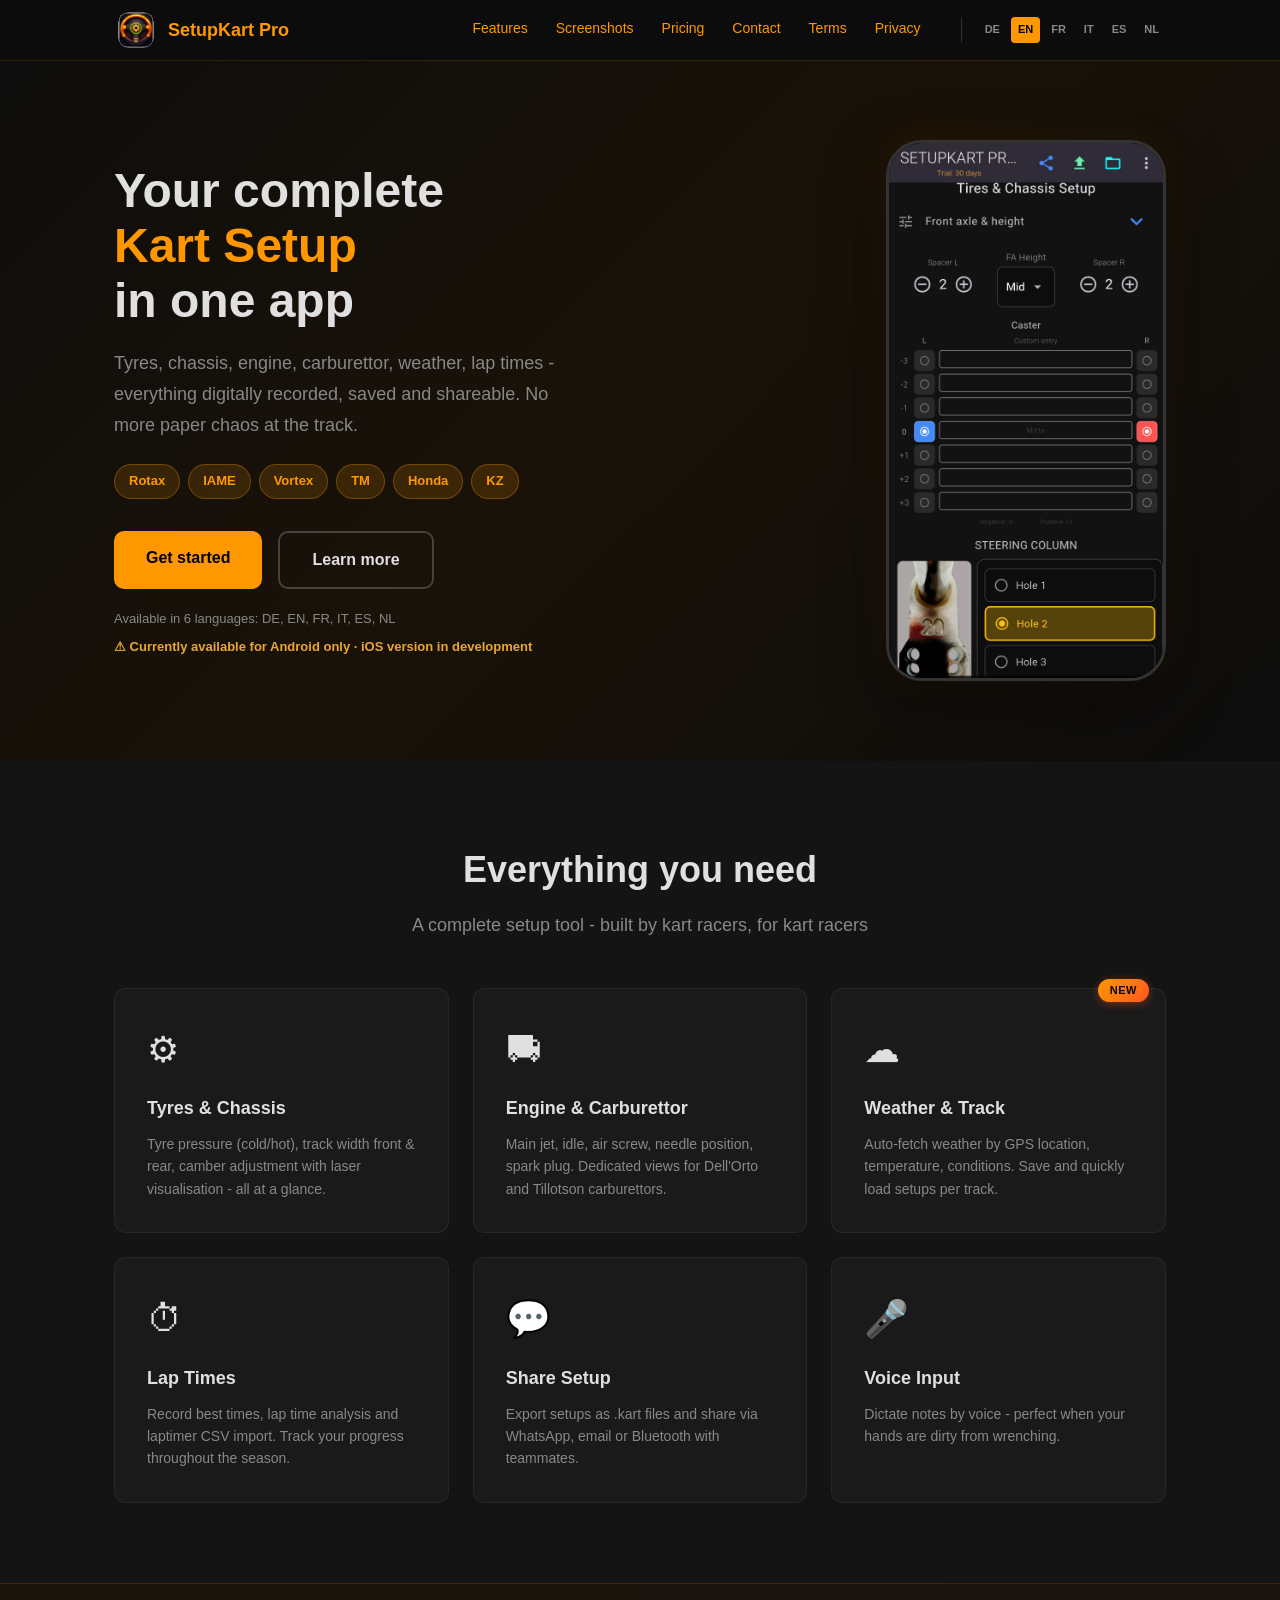
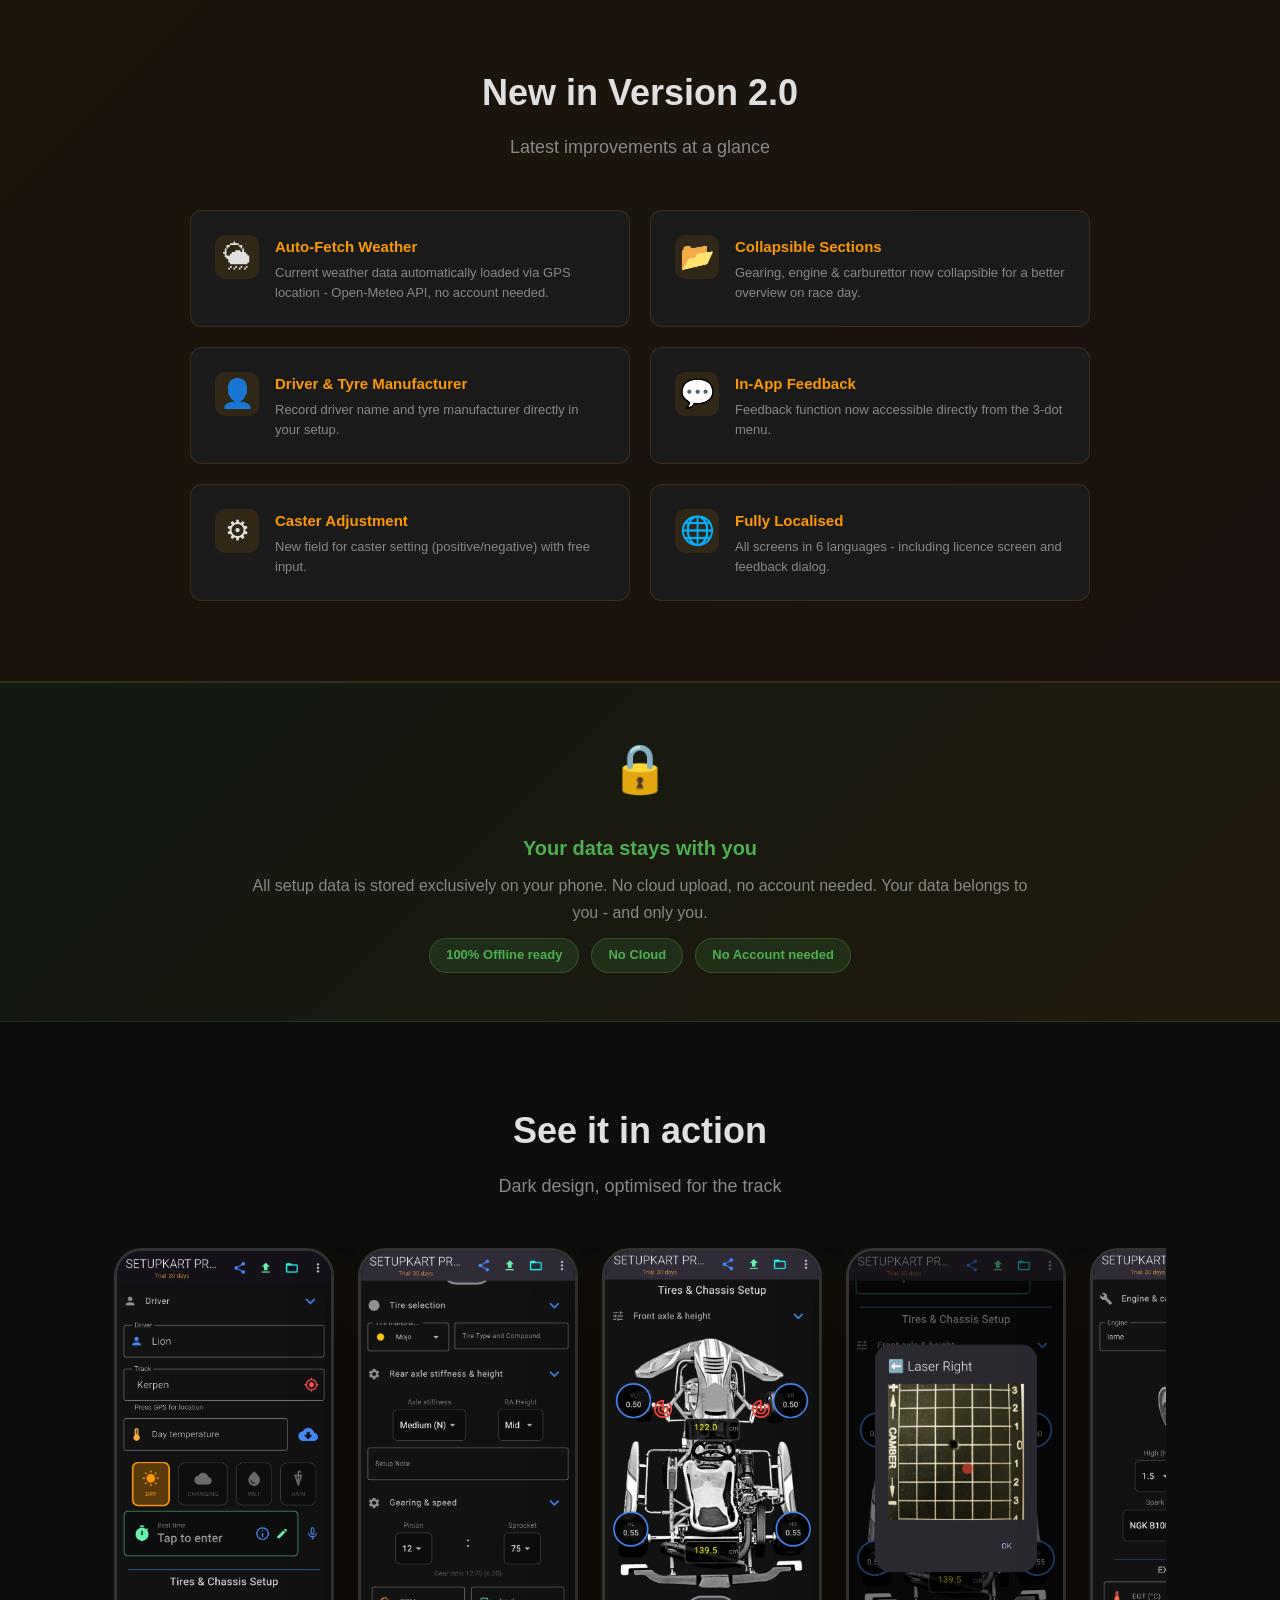
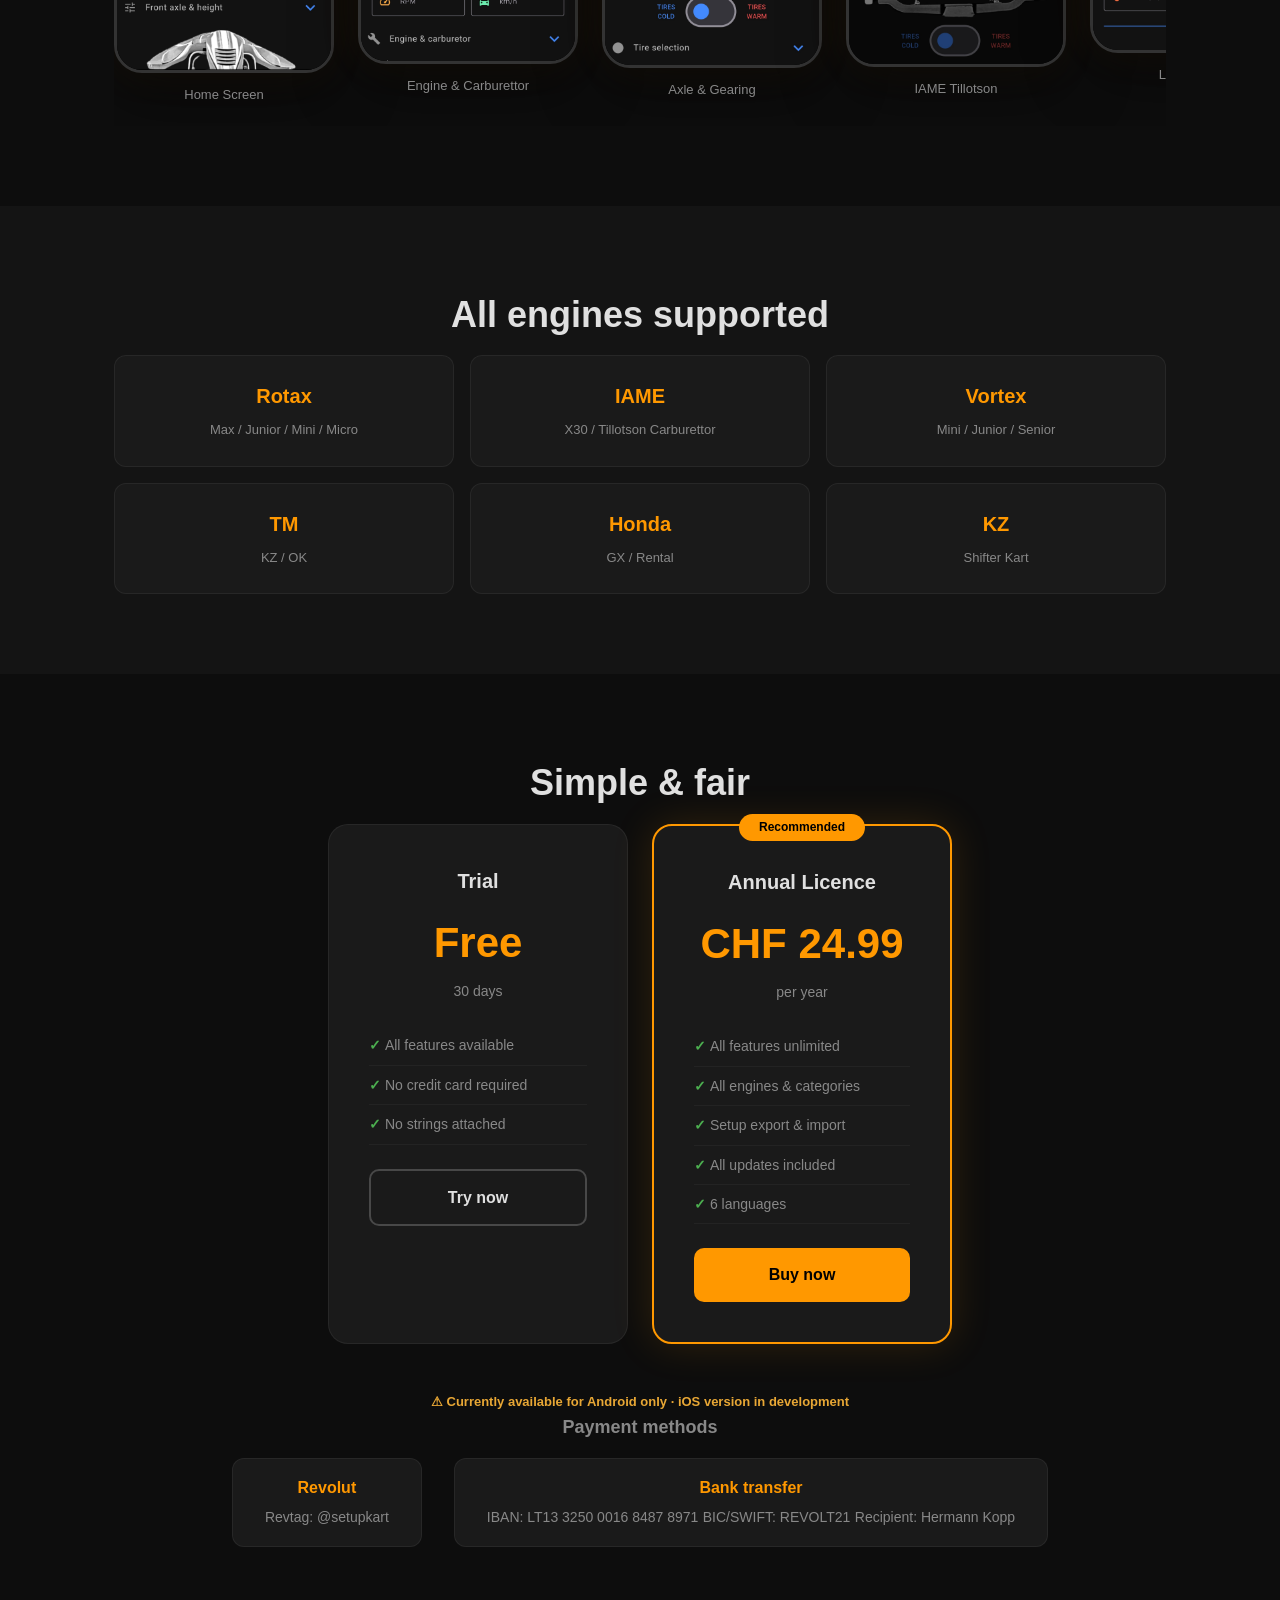
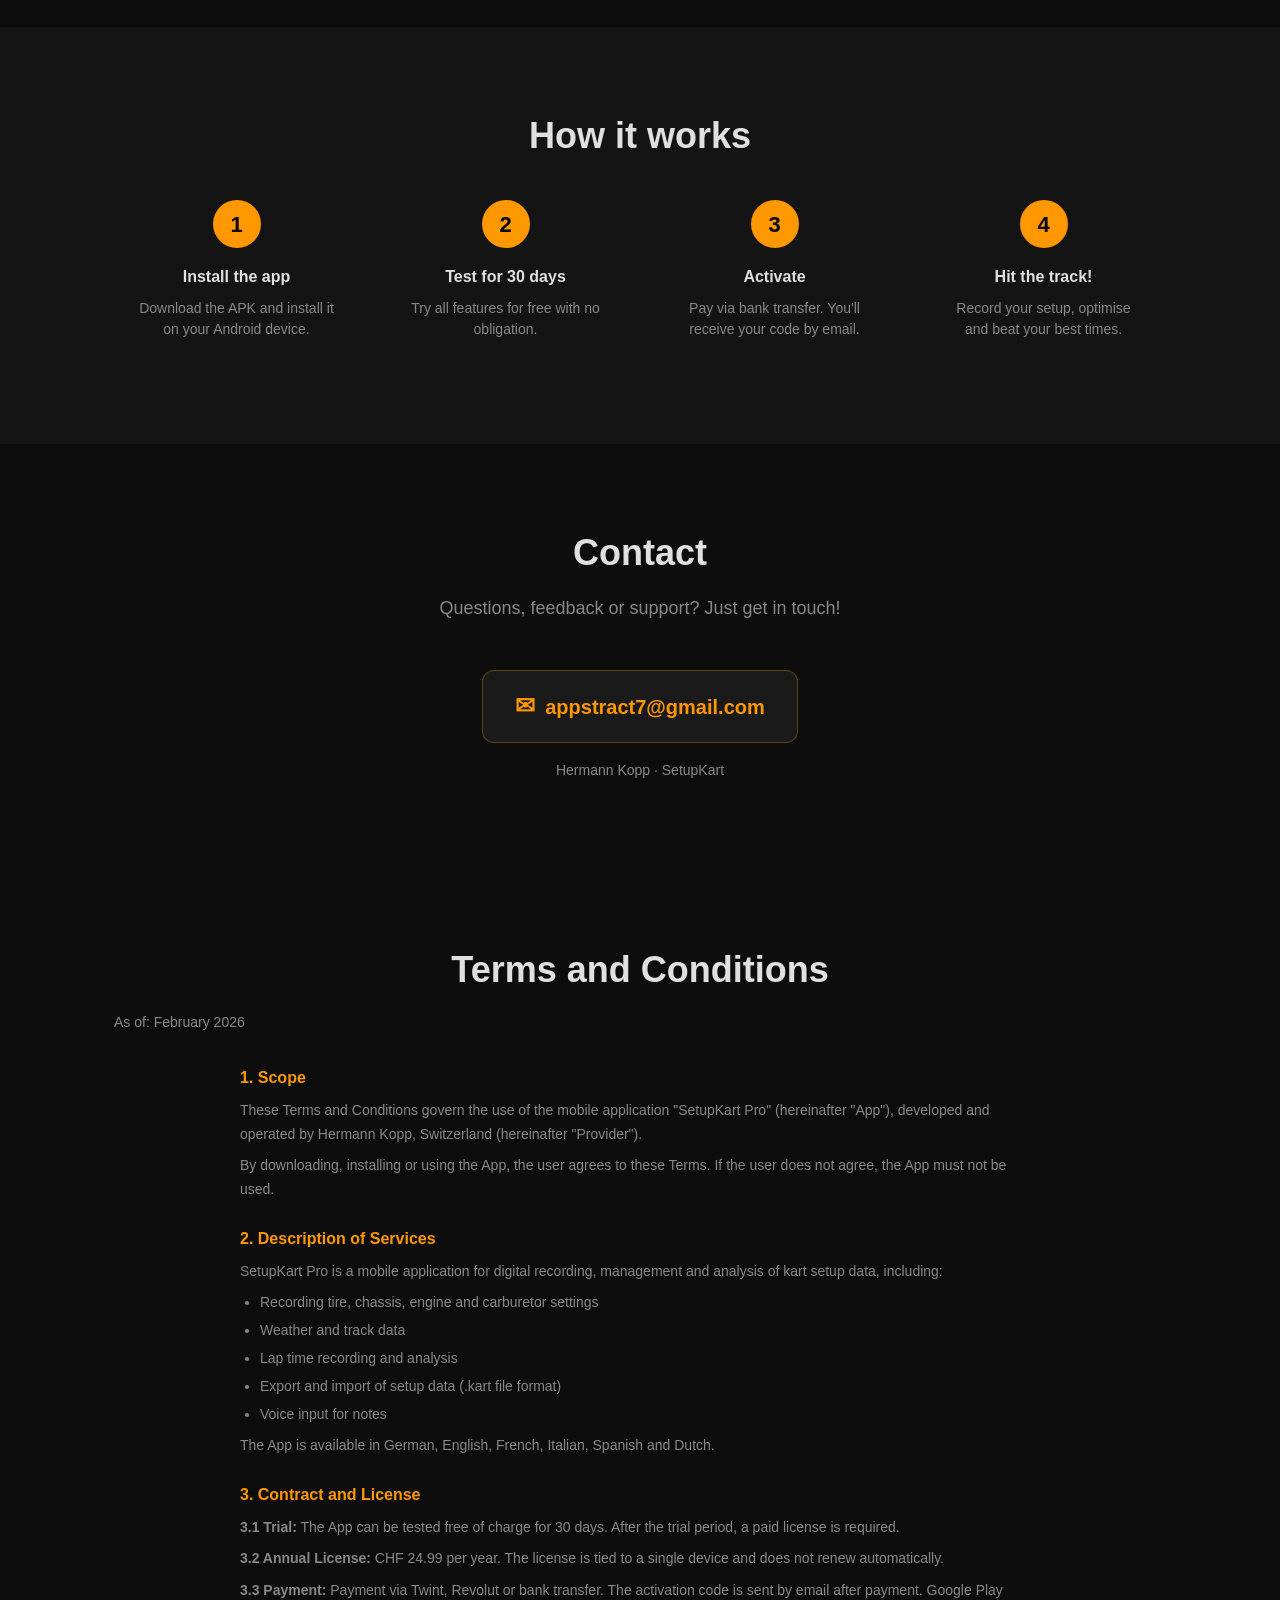
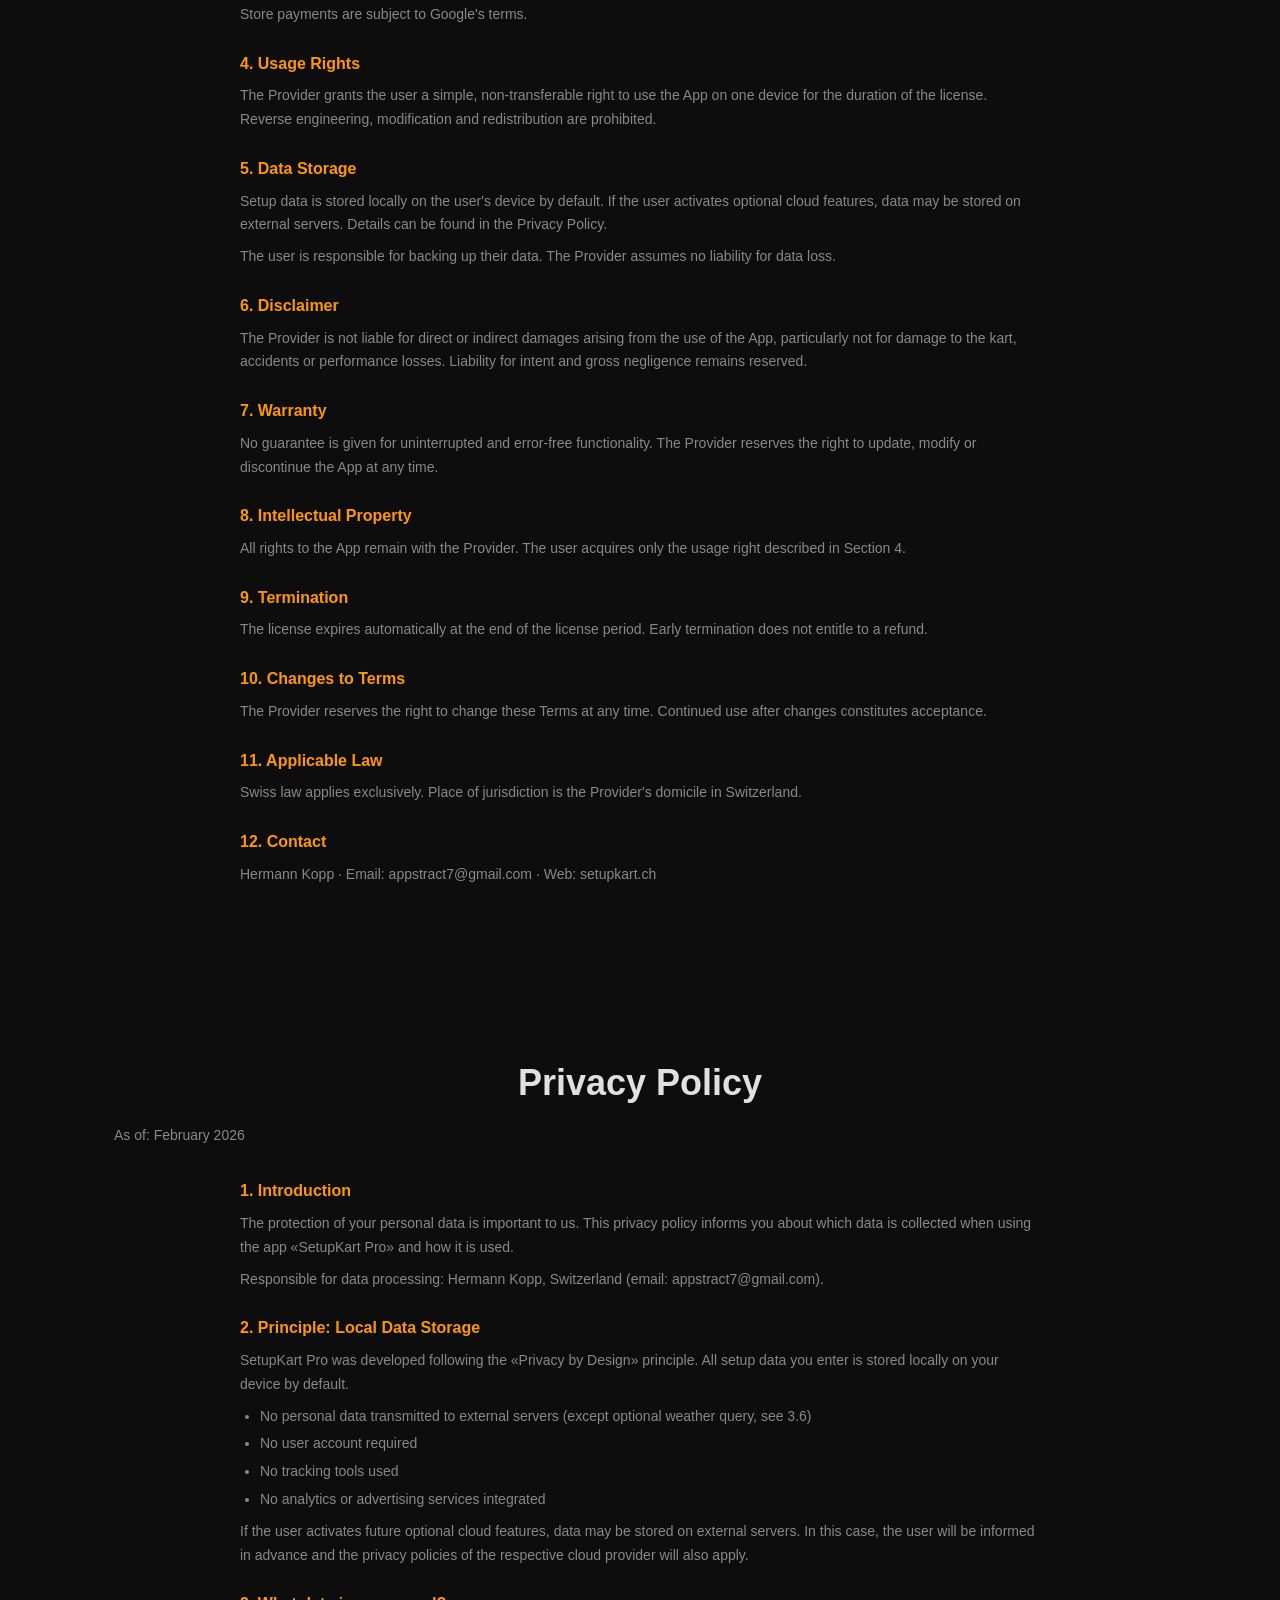
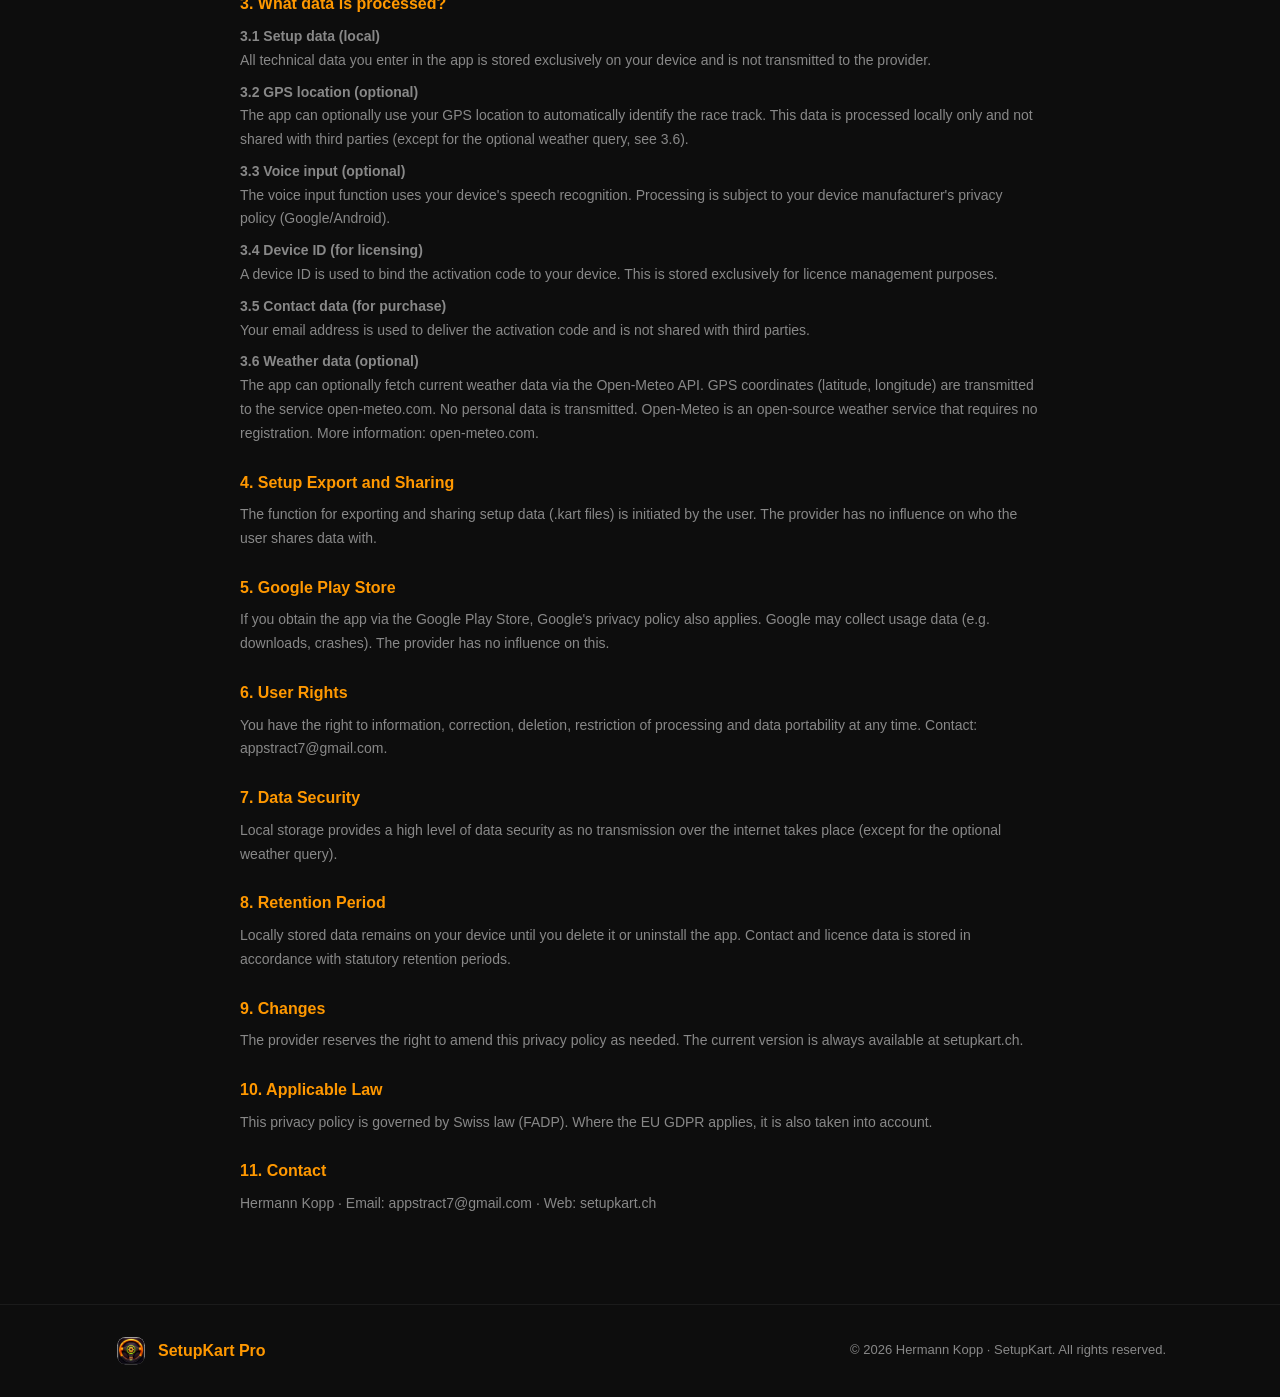
==== index.html @ 33e72fc3 "SetupKart Pro website v2.0 - 6 languages, new screenshots, auto language detection" ====
<!DOCTYPE html>
<html lang="de">
<head>
    <meta charset="UTF-8">
    <meta name="viewport" content="width=device-width, initial-scale=1.0">
    <title>SetupKart Pro - Dein digitales Kart-Setup</title>
    <meta name="description" content="SetupKart Pro - Die professionelle App für Kart-Setup-Management. Reifen, Chassis, Motor, Vergaser - alles an einem Ort. Für Rotax, IAME, Vortex, TM und mehr.">
    <link rel="icon" type="image/png" href="app-icon.png">
    <script>
      (function() {
        var lang = (navigator.language || navigator.userLanguage || 'de').toLowerCase().substring(0, 2);
        var map = { en: 'en.html', fr: 'fr.html', it: 'it.html', es: 'es.html', nl: 'nl.html' };
        if (map[lang]) window.location.replace(map[lang]);
      })();
    </script>
    <link rel="stylesheet" href="style.css?v=3">
    <script async src="https://www.googletagmanager.com/gtag/js?id=G-S8B4YJMVKM"></script>
    <script>window.dataLayer=window.dataLayer||[];function gtag(){dataLayer.push(arguments);}gtag('js',new Date());gtag('config','G-S8B4YJMVKM');</script>
</head>
<body>

<!-- ═══════════════════════════════════════ -->
<!-- NAVIGATION -->
<!-- ═══════════════════════════════════════ -->
<nav class="navbar">
    <div class="container nav-content">
        <div class="nav-brand">
            <img src="app-icon.png" alt="SetupKart Pro" class="nav-icon">
            <span>SetupKart Pro</span>
        </div>
        <div class="mobile-lang-switcher">
            <a href="index.html" class="lang-active">DE</a><a href="en.html">EN</a><a href="fr.html">FR</a><a href="it.html">IT</a><a href="es.html">ES</a><a href="nl.html">NL</a>
        </div>
        <div class="nav-links">
            <a href="#features">Features</a>
            <a href="#screenshots">Screenshots</a>
            <a href="#preis">Preis</a>
            <a href="#kontakt">Kontakt</a>
            <a href="#agb">AGB</a>
            <a href="#datenschutz">Datenschutz</a>
            <div class="lang-switcher">
                <a href="index.html" class="lang-active">DE</a>
                <a href="en.html">EN</a>
                <a href="fr.html">FR</a>
                <a href="it.html">IT</a>
                <a href="es.html">ES</a>
                <a href="nl.html">NL</a>
            </div>
        </div>
    </div>
</nav>

<!-- ═══════════════════════════════════════ -->
<!-- HERO -->
<!-- ═══════════════════════════════════════ -->
<section class="hero">
    <div class="container hero-content">
        <div class="hero-text">
            <h1>Dein komplettes<br><span class="highlight">Kart-Setup</span><br>in einer App</h1>
            <p class="hero-subtitle">
                Reifen, Chassis, Motor, Vergaser, Wetter, Rundenzeiten -
                alles digital erfasst, gespeichert und teilbar.
                Nie wieder Zettelwirtschaft an der Rennstrecke.
            </p>
            <div class="hero-badges">
                <span class="badge">Rotax</span>
                <span class="badge">IAME</span>
                <span class="badge">Vortex</span>
                <span class="badge">TM</span>
                <span class="badge">Honda</span>
                <span class="badge">KZ</span>
            </div>
            <div class="hero-buttons">
                <a href="#preis" class="btn btn-primary">Jetzt starten</a>
                <a href="#features" class="btn btn-outline">Mehr erfahren</a>
            </div>
            <p class="hero-languages">Verfügbar in 6 Sprachen: DE, EN, FR, IT, ES, NL</p>
            <p class="hero-platform">&#9888; Derzeit nur für Android verfügbar · iOS-Version in Entwicklung</p>
        </div>
        <div class="hero-phone">
            <div class="phone-frame">
                <img src="screenshots/de/chassis.jpg" alt="SetupKart Pro Hauptseite">
            </div>
        </div>
    </div>
</section>

<!-- ═══════════════════════════════════════ -->
<!-- FEATURES -->
<!-- ═══════════════════════════════════════ -->
<section id="features" class="features">
    <div class="container">
        <h2 class="section-title">Alles was du brauchst</h2>
        <p class="section-subtitle">Ein komplettes Setup-Tool - entwickelt von Kartfahrern, für Kartfahrer</p>

        <div class="feature-grid">
            <div class="feature-card">
                <div class="feature-icon">&#9881;</div>
                <h3>Reifen & Chassis</h3>
                <p>Reifendruck (kalt/warm), Spurbreite vorne &amp; hinten, Sturzeinstellung mit Laser-Visualisierung - alles auf einen Blick.</p>
            </div>
            <div class="feature-card">
                <div class="feature-icon">&#9951;</div>
                <h3>Motor & Vergaser</h3>
                <p>Hauptdüse, Standgas, Luftschraube, Nadelposition, Zündkerze. Eigene Ansichten für Dell'Orto und Tilotson Vergaser.</p>
            </div>
            <div class="feature-card">
                <span class="new-badge">NEU</span>
                <div class="feature-icon">&#9729;</div>
                <h3>Wetter & Strecke</h3>
                <p>Wetter automatisch per GPS abrufen, Temperatur, Bedingungen. Setup pro Strecke speichern und schnell laden.</p>
            </div>
            <div class="feature-card">
                <div class="feature-icon">&#9201;</div>
                <h3>Rundenzeiten</h3>
                <p>Bestzeiten erfassen, Rundenzeiten-Analyse und Laptimer CSV Import. Fortschritt über die Saison verfolgen.</p>
            </div>
            <div class="feature-card">
                <div class="feature-icon">&#128172;</div>
                <h3>Setup teilen</h3>
                <p>Setup als .kart-Datei exportieren und per WhatsApp, Email oder Bluetooth mit Teamkollegen teilen.</p>
            </div>
            <div class="feature-card">
                <div class="feature-icon">&#127908;</div>
                <h3>Spracheingabe</h3>
                <p>Notizen per Sprache diktieren - perfekt wenn die Hände vom Schrauben schmutzig sind.</p>
            </div>
        </div>
    </div>
</section>

<!-- ═══════════════════════════════════════ -->
<!-- WAS IST NEU -->
<!-- ═══════════════════════════════════════ -->
<section class="whats-new">
    <div class="container">
        <h2 class="section-title">Neu in Version 2.0</h2>
        <p class="section-subtitle">Die neuesten Verbesserungen auf einen Blick</p>

        <div class="whats-new-grid">
            <div class="whats-new-item">
                <div class="whats-new-icon">&#127782;</div>
                <div>
                    <h4>Wetter automatisch abrufen</h4>
                    <p>Aktuelle Wetterdaten per GPS-Standort automatisch laden - Open-Meteo API, kein Account n&ouml;tig.</p>
                </div>
            </div>
            <div class="whats-new-item">
                <div class="whats-new-icon">&#128194;</div>
                <div>
                    <h4>Einklappbare Sektionen</h4>
                    <p>&Uuml;bersetzung, Motor &amp; Vergaser jetzt einklappbar f&uuml;r bessere &Uuml;bersicht am Renntag.</p>
                </div>
            </div>
            <div class="whats-new-item">
                <div class="whats-new-icon">&#128100;</div>
                <div>
                    <h4>Fahrer &amp; Reifenhersteller</h4>
                    <p>Fahrername und Reifenhersteller direkt im Setup erfassen.</p>
                </div>
            </div>
            <div class="whats-new-item">
                <div class="whats-new-icon">&#128172;</div>
                <div>
                    <h4>Feedback direkt aus der App</h4>
                    <p>Feedback-Funktion jetzt direkt &uuml;ber das 3-Punkte-Men&uuml; erreichbar.</p>
                </div>
            </div>
            <div class="whats-new-item">
                <div class="whats-new-icon">&#9881;</div>
                <div>
                    <h4>Caster / Nachlauf</h4>
                    <p>Neues Feld f&uuml;r Caster-Einstellung (Vorlauf/Nachlauf) mit freier Eingabe.</p>
                </div>
            </div>
            <div class="whats-new-item">
                <div class="whats-new-icon">&#127760;</div>
                <div>
                    <h4>Vollst&auml;ndig lokalisiert</h4>
                    <p>Alle Bildschirme in 6 Sprachen - inkl. Lizenz-Screen und Feedback-Dialog.</p>
                </div>
            </div>
        </div>
    </div>
</section>

<!-- ═══════════════════════════════════════ -->
<!-- PRIVACY INFO -->
<!-- ═══════════════════════════════════════ -->
<section class="privacy-banner">
    <div class="container">
        <div class="privacy-content">
            <div class="privacy-icon">&#128274;</div>
            <div>
                <h3>Deine Daten bleiben bei dir</h3>
                <p>Alle Setup-Daten werden ausschliesslich lokal auf deinem Handy gespeichert. Kein Cloud-Upload, kein Account nötig. Deine Daten gehören dir - und nur dir.</p>
                <div class="privacy-badges">
                    <span class="privacy-badge">100% Offline nutzbar</span>
                    <span class="privacy-badge">Keine Cloud</span>
                    <span class="privacy-badge">Kein Account nötig</span>
                </div>
            </div>
        </div>
    </div>
</section>

<!-- ═══════════════════════════════════════ -->
<!-- SCREENSHOTS -->
<!-- ═══════════════════════════════════════ -->
<section id="screenshots" class="screenshots-section">
    <div class="container">
        <h2 class="section-title">So sieht es aus</h2>
        <p class="section-subtitle">Dunkles Design, optimiert für die Rennstrecke</p>

        <div class="screenshot-gallery">
            <div class="screenshot-item">
                <div class="phone-frame small">
                    <img src="screenshots/de/hero.jpg" alt="Hauptseite – Fahrer & Wetter">
                </div>
                <span class="screenshot-label">Hauptseite</span>
            </div>
            <div class="screenshot-item">
                <div class="phone-frame small">
                    <img src="screenshots/de/motor.jpg" alt="Motor & Vergaser">
                </div>
                <span class="screenshot-label">Motor & Vergaser</span>
            </div>
            <div class="screenshot-item">
                <div class="phone-frame small">
                    <img src="screenshots/de/achse.jpg" alt="Vorderachse & Übersetzung">
                </div>
                <span class="screenshot-label">Achse & Übersetzung</span>
            </div>
            <div class="screenshot-item">
                <div class="phone-frame small">
                    <img src="screenshots/de/tilotson.jpg" alt="IAME Tilotson Vergaser">
                </div>
                <span class="screenshot-label">IAME Tilotson</span>
            </div>
            <div class="screenshot-item">
                <div class="phone-frame small">
                    <img src="screenshots/de/laser.jpg" alt="Laser Sturzeinstellung">
                </div>
                <span class="screenshot-label">Laser-Sturz</span>
            </div>
            <div class="screenshot-item">
                <div class="phone-frame small">
                    <img src="screenshots/de/notizen.jpg" alt="Setup-Notizen & Speichern">
                </div>
                <span class="screenshot-label">Notizen & Speichern</span>
            </div>
            <div class="screenshot-item">
                <div class="phone-frame small">
                    <img src="screenshots/de/caster.jpg" alt="Vorderachse & Nachlauf">
                </div>
                <span class="screenshot-label">Vorderachse</span>
            </div>
        </div>
    </div>
</section>

<!-- ═══════════════════════════════════════ -->
<!-- MOTOREN -->
<!-- ═══════════════════════════════════════ -->
<section class="engines">
    <div class="container">
        <h2 class="section-title">Alle Motoren unterstützt</h2>
        <div class="engine-grid">
            <div class="engine-card">
                <strong>Rotax</strong>
                <span>Max / Junior / Mini / Micro</span>
            </div>
            <div class="engine-card">
                <strong>IAME</strong>
                <span>X30 / Tilotson Vergaser</span>
            </div>
            <div class="engine-card">
                <strong>Vortex</strong>
                <span>Mini / Junior / Senior</span>
            </div>
            <div class="engine-card">
                <strong>TM</strong>
                <span>KZ / OK</span>
            </div>
            <div class="engine-card">
                <strong>Honda</strong>
                <span>GX / Rental</span>
            </div>
            <div class="engine-card">
                <strong>KZ</strong>
                <span>Schalterkart</span>
            </div>
        </div>
    </div>
</section>

<!-- ═══════════════════════════════════════ -->
<!-- PREIS -->
<!-- ═══════════════════════════════════════ -->
<section id="preis" class="pricing">
    <div class="container">
        <h2 class="section-title">Einfach & fair</h2>

        <div class="pricing-cards">
            <div class="price-card">
                <h3>Testphase</h3>
                <div class="price">Gratis</div>
                <p class="price-period">30 Tage</p>
                <ul>
                    <li>Alle Features verfügbar</li>
                    <li>Keine Kreditkarte nötig</li>
                    <li>Unverbindlich testen</li>
                </ul>
                <a href="https://github.com/appstract7-rgb/setupkart-releases/releases/download/v1.2.0/SetupKart-Pro-v1.2.0.apk" class="btn btn-outline">Jetzt testen</a>
            </div>
            <div class="price-card featured">
                <div class="price-badge">Empfohlen</div>
                <h3>Jahreslizenz</h3>
                <div class="price">CHF 24.99</div>
                <p class="price-period">pro Jahr</p>
                <ul>
                    <li>Alle Features unbegrenzt</li>
                    <li>Alle Motoren & Kategorien</li>
                    <li>Setup-Export & Import</li>
                    <li>Alle Updates inklusive</li>
                    <li>6 Sprachen</li>
                </ul>
                <a href="mailto:appstract7@gmail.com?subject=SetupKart%20Pro%20-%20Freischaltung&body=Hallo%2C%0A%0Aich%20m%C3%B6chte%20SetupKart%20Pro%20freischalten.%0A%0AMeine%20Ger%C3%A4te-ID%3A%20%5Bhier%20einf%C3%BCgen%5D%0A%0ABitte%20sende%20mir%20den%20Freischalt-Code%20nach%20Zahlungseingang.%0A%0AVielen%20Dank!" class="btn btn-primary">Jetzt kaufen</a>
            </div>
        </div>
        <p class="hero-platform" style="text-align:center; margin-top:18px;">&#9888; Derzeit nur f&uuml;r Android verf&uuml;gbar &middot; iOS-Version in Entwicklung</p>

        <div class="payment-info">
            <h3>Zahlungsmethoden</h3>
            <div class="payment-methods">
                <a href="mailto:appstract7@gmail.com?subject=SetupKart%20Pro%20-%20Zahlung%20per%20Twint&body=Hallo%2C%0A%0Aich%20m%C3%B6chte%20SetupKart%20Pro%20per%20Twint%20bezahlen.%0A%0AMeine%20Ger%C3%A4te-ID%3A%20%5Bhier%20einf%C3%BCgen%5D%0A%0AVielen%20Dank!" class="payment-method">
                    <strong>Twint</strong>
                    <span>Details per Email</span>
                </a>
                <div class="payment-method">
                    <strong>Revolut</strong>
                    <span>Revtag: @setupkart</span>
                </div>
                <div class="payment-method">
                    <strong>Bank&uuml;berweisung</strong>
                    <span>IBAN: LT13 3250 0016 8487 8971</span>
                    <span>BIC/SWIFT: REVOLT21</span>
                    <span>Empf&auml;nger: Hermann Kopp</span>
                </div>
            </div>
        </div>
    </div>
</section>

<!-- ═══════════════════════════════════════ -->
<!-- SO GEHTS -->
<!-- ═══════════════════════════════════════ -->
<section class="how-it-works">
    <div class="container">
        <h2 class="section-title">So einfach gehts</h2>
        <div class="steps">
            <div class="step">
                <div class="step-number">1</div>
                <h3>App installieren</h3>
                <p>APK herunterladen und auf deinem Android-Gerät installieren.</p>
            </div>
            <div class="step">
                <div class="step-number">2</div>
                <h3>30 Tage testen</h3>
                <p>Alle Features gratis und unverbindlich ausprobieren.</p>
            </div>
            <div class="step">
                <div class="step-number">3</div>
                <h3>Freischalten</h3>
                <p>Per Twint oder Überweisung bezahlen. Du bekommst deinen Code per Email.</p>
            </div>
            <div class="step">
                <div class="step-number">4</div>
                <h3>Losfahren!</h3>
                <p>Setup erfassen, optimieren und Bestzeiten knacken.</p>
            </div>
        </div>
    </div>
</section>

<!-- ═══════════════════════════════════════ -->
<!-- KONTAKT -->
<!-- ═══════════════════════════════════════ -->
<section id="kontakt" class="contact">
    <div class="container">
        <h2 class="section-title">Kontakt</h2>
        <p class="section-subtitle">Fragen, Feedback oder Support? Meld dich einfach!</p>

        <div class="contact-info">
            <a href="mailto:appstract7@gmail.com" class="contact-item">
                <span class="contact-icon">&#9993;</span>
                <span>appstract7@gmail.com</span>
            </a>
        </div>
        <p class="contact-name">Hermann Kopp &middot; SetupKart</p>
    </div>
</section>

<!-- ═══════════════════════════════════════ -->
<!-- AGB -->
<!-- ═══════════════════════════════════════ -->
<section id="agb" class="agb">
    <div class="container">
        <h2 class="section-title">Allgemeine Geschäftsbedingungen (AGB)</h2>
        <p class="agb-stand">Stand: Februar 2026</p>

        <div class="agb-content">
            <h3>1. Geltungsbereich</h3>
            <p>Diese AGB regeln die Nutzung der mobilen Applikation «SetupKart Pro» (nachfolgend «App»), die von Hermann Kopp, Schweiz (nachfolgend «Anbieter») entwickelt und betrieben wird.</p>
            <p>Mit dem Herunterladen, der Installation oder der Nutzung der App erklärt sich der Nutzer mit diesen AGB einverstanden. Ist der Nutzer mit den AGB nicht einverstanden, darf die App nicht genutzt werden.</p>

            <h3>2. Leistungsbeschreibung</h3>
            <p>SetupKart Pro ist eine mobile Applikation zur digitalen Erfassung, Verwaltung und Analyse von Kart-Setup-Daten. Die App umfasst insbesondere:</p>
            <ul>
                <li>Erfassung von Reifen-, Chassis-, Motor- und Vergasereinstellungen</li>
                <li>Wetter- und Streckendaten</li>
                <li>Rundenzeiten-Erfassung und -Analyse</li>
                <li>Export und Import von Setup-Daten (.kart-Dateiformat)</li>
                <li>Spracheingabe für Notizen</li>
            </ul>
            <p>Die App wird in den Sprachen Deutsch, Englisch, Französisch, Italienisch, Spanisch und Niederländisch angeboten.</p>

            <h3>3. Vertragsschluss und Lizenz</h3>
            <p><strong>3.1 Testphase:</strong> Die App kann während 30 Tagen kostenlos und unverbindlich getestet werden. Nach Ablauf der Testphase ist eine kostenpflichtige Lizenz erforderlich.</p>
            <p><strong>3.2 Jahreslizenz:</strong> CHF 24.99 pro Jahr. Die Lizenz ist an ein einzelnes Gerät gebunden und verlängert sich nicht automatisch.</p>
            <p><strong>3.3 Zahlungsbedingungen:</strong> Die Zahlung erfolgt per Twint, Revolut oder Banküberweisung. Der Freischaltcode wird nach Zahlungseingang per E-Mail zugestellt. Bei Bezahlung über den Google Play Store gelten die Zahlungsbedingungen von Google.</p>

            <h3>4. Nutzungsrechte</h3>
            <p>Der Anbieter gewährt dem Nutzer ein einfaches, nicht übertragbares Recht zur Nutzung der App auf einem Gerät für die Dauer der erworbenen Lizenz. Reverse Engineering, Modifikation und Weitergabe sind untersagt.</p>

            <h3>5. Datenspeicherung</h3>
            <p>Setup-Daten werden standardmässig lokal auf dem Gerät des Nutzers gespeichert. Sofern der Nutzer optionale Cloud-Funktionen aktiviert, können Daten auf externen Servern gespeichert werden. Details hierzu finden sich in der Datenschutzerklärung.</p>
            <p>Der Nutzer ist selbst für die Sicherung seiner Daten verantwortlich. Der Anbieter übernimmt keine Haftung für Datenverlust.</p>

            <h3>6. Haftungsausschluss</h3>
            <p>Der Anbieter haftet nicht für direkte oder indirekte Schäden, die aus der Nutzung der App entstehen, insbesondere nicht für Schäden am Kart, Unfälle oder Leistungseinbussen. Die Haftung für Vorsatz und grobe Fahrlässigkeit bleibt vorbehalten.</p>

            <h3>7. Gewährleistung</h3>
            <p>Eine Garantie für ununterbrochene und fehlerfreie Funktionsfähigkeit wird nicht übernommen. Der Anbieter behält sich das Recht vor, die App jederzeit zu aktualisieren, zu ändern oder einzustellen.</p>

            <h3>8. Geistiges Eigentum</h3>
            <p>Alle Rechte an der App verbleiben beim Anbieter. Der Nutzer erwirbt ausschliesslich das in Ziffer 4 beschriebene Nutzungsrecht.</p>

            <h3>9. Kündigung</h3>
            <p>Die Lizenz endet automatisch nach Ablauf des Lizenzzeitraums. Eine vorzeitige Kündigung begründet keinen Anspruch auf Rückerstattung.</p>

            <h3>10. Änderungen der AGB</h3>
            <p>Der Anbieter behält sich vor, diese AGB jederzeit zu ändern. Die weitere Nutzung nach Änderung gilt als Zustimmung.</p>

            <h3>11. Anwendbares Recht</h3>
            <p>Es gilt ausschliesslich Schweizer Recht. Gerichtsstand ist der Wohnsitz des Anbieters in der Schweiz.</p>

            <h3>12. Kontakt</h3>
            <p>Hermann Kopp · E-Mail: appstract7@gmail.com · Web: setupkart.ch</p>
        </div>
    </div>
</section>

<!-- ═══════════════════════════════════════ -->
<!-- DATENSCHUTZ -->
<!-- ═══════════════════════════════════════ -->
<section id="datenschutz" class="agb">
    <div class="container">
        <h2 class="section-title">Datenschutzerkl&auml;rung</h2>
        <p class="agb-stand">Stand: Februar 2026</p>
        <div class="agb-content">
            <h3>1. Einleitung</h3>
            <p>Der Schutz Ihrer pers&ouml;nlichen Daten ist uns ein wichtiges Anliegen. Diese Datenschutzerkl&auml;rung informiert Sie dar&uuml;ber, welche Daten bei der Nutzung der App &laquo;SetupKart Pro&raquo; erhoben werden und wie diese verwendet werden.</p>
            <p>Verantwortlich f&uuml;r die Datenverarbeitung ist Hermann Kopp, Schweiz (E-Mail: appstract7@gmail.com).</p>

            <h3>2. Grundsatz: Lokale Datenspeicherung</h3>
            <p>SetupKart Pro wurde nach dem Prinzip &laquo;Privacy by Design&raquo; entwickelt. Alle von Ihnen eingegebenen Setup-Daten werden standardm&auml;ssig lokal auf Ihrem Ger&auml;t gespeichert.</p>
            <ul>
                <li>Keine pers&ouml;nlichen Daten auf externe Server &uuml;bertragen (ausgenommen optionale Wetter-Abfrage, siehe 3.6)</li>
                <li>Kein Benutzerkonto ben&ouml;tigt</li>
                <li>Keine Tracking-Tools eingesetzt</li>
                <li>Keine Analyse- oder Werbedienste integriert</li>
            </ul>
            <p>Sofern der Nutzer zuk&uuml;nftige optionale Cloud-Funktionen aktiviert, k&ouml;nnen Daten auf externen Servern gespeichert werden. In diesem Fall wird der Nutzer vorab informiert und es gelten zus&auml;tzlich die Datenschutzbestimmungen des jeweiligen Cloud-Anbieters.</p>

            <h3>3. Welche Daten werden verarbeitet?</h3>
            <p><strong>3.1 Setup-Daten (lokal)</strong><br>Alle technischen Daten, die Sie in der App erfassen, werden ausschliesslich lokal auf Ihrem Ger&auml;t gespeichert und nicht an den Anbieter &uuml;bermittelt.</p>
            <p><strong>3.2 GPS-Standort (optional)</strong><br>Die App kann optional Ihren GPS-Standort verwenden, um die Rennstrecke automatisch zu erkennen. Diese Daten werden ausschliesslich lokal verarbeitet und nicht an Dritte &uuml;bermittelt (ausgenommen die optionale Wetter-Abfrage, siehe 3.6).</p>
            <p><strong>3.3 Spracheingabe (optional)</strong><br>Die Spracheingabefunktion nutzt die Spracherkennung Ihres Ger&auml;ts. Die Verarbeitung erfolgt gem&auml;ss den Datenschutzbestimmungen Ihres Ger&auml;teherstellers (Google/Android).</p>
            <p><strong>3.4 Ger&auml;te-ID (bei Lizenzierung)</strong><br>F&uuml;r die Aktivierung der Jahreslizenz wird eine Ger&auml;te-ID verwendet, um den Freischaltcode an Ihr Ger&auml;t zu binden. Diese wird ausschliesslich zur Lizenzverwaltung gespeichert.</p>
            <p><strong>3.5 Kontaktdaten (bei Kaufabwicklung)</strong><br>Ihre E-Mail-Adresse wird f&uuml;r die Zustellung des Freischaltcodes verwendet und nicht an Dritte weitergegeben.</p>
            <p><strong>3.6 Wetterdaten (optional)</strong><br>Die App kann auf Wunsch des Nutzers aktuelle Wetterdaten &uuml;ber die Open-Meteo API abrufen. Dabei werden die GPS-Koordinaten (Breitengrad, L&auml;ngengrad) an den Dienst open-meteo.com &uuml;bermittelt. Es werden keine pers&ouml;nlichen Daten &uuml;bertragen. Open-Meteo ist ein Open-Source-Wetterdienst, der keine Registrierung erfordert. Weitere Informationen: open-meteo.com.</p>

            <h3>4. Setup-Export und -Teilen</h3>
            <p>Die Funktion zum Exportieren und Teilen von Setup-Daten (.kart-Dateien) wird vom Nutzer selbst initiiert. Der Anbieter hat keinen Einfluss darauf, an wen der Nutzer seine Daten weitergibt.</p>

            <h3>5. Google Play Store</h3>
            <p>Wenn Sie die App &uuml;ber den Google Play Store beziehen, gelten zus&auml;tzlich die Datenschutzbestimmungen von Google. Google kann Nutzungsdaten erheben (z.B. Downloads, Abst&uuml;rze). Der Anbieter hat hierauf keinen Einfluss.</p>

            <h3>6. Rechte der Nutzer</h3>
            <p>Sie haben jederzeit das Recht auf Auskunft, Berichtigung, L&ouml;schung, Einschr&auml;nkung der Verarbeitung und Datenportabilit&auml;t. Kontakt: appstract7@gmail.com.</p>

            <h3>7. Datensicherheit</h3>
            <p>Die lokale Speicherung bietet ein hohes Mass an Datensicherheit, da keine &Uuml;bertragung &uuml;ber das Internet stattfindet (mit Ausnahme der optionalen Wetterabfrage).</p>

            <h3>8. Aufbewahrungsdauer</h3>
            <p>Lokal gespeicherte Daten verbleiben auf Ihrem Ger&auml;t, bis Sie diese l&ouml;schen oder die App deinstallieren. Kontakt- und Lizenzdaten werden gem&auml;ss den gesetzlichen Aufbewahrungsfristen gespeichert.</p>

            <h3>9. &Auml;nderungen</h3>
            <p>Der Anbieter beh&auml;lt sich vor, diese Datenschutzerkl&auml;rung bei Bedarf anzupassen. Die aktuelle Version ist stets unter setupkart.ch abrufbar.</p>

            <h3>10. Anwendbares Recht</h3>
            <p>Diese Datenschutzerkl&auml;rung unterliegt Schweizer Recht (DSG). Soweit die DSGVO der EU anwendbar ist, wird diese ebenfalls ber&uuml;cksichtigt.</p>

            <h3>11. Kontakt</h3>
            <p>Hermann Kopp &middot; E-Mail: appstract7@gmail.com &middot; Web: setupkart.ch</p>
        </div>
    </div>
</section>

<!-- ═══════════════════════════════════════ -->
<!-- FOOTER -->
<!-- ═══════════════════════════════════════ -->
<footer class="footer">
    <div class="container">
        <div class="footer-content">
            <div class="footer-brand">
                <img src="app-icon.png" alt="SetupKart Pro" class="footer-icon">
                <span>SetupKart Pro</span>
            </div>
            <p>&copy; 2026 Hermann Kopp &middot; SetupKart. Alle Rechte vorbehalten.</p>
        </div>
    </div>
</footer>

</body>
</html>
---- style.css ----
/* ═══════════════════════════════════════════════════════════
   SetupKart Pro - Website Styles
   ═══════════════════════════════════════════════════════════ */

/* --- Reset & Base --- */
*, *::before, *::after {
    margin: 0;
    padding: 0;
    box-sizing: border-box;
}

:root {
    --bg-dark: #0d0d0d;
    --bg-section: #141414;
    --bg-card: #1a1a1a;
    --text: #e0e0e0;
    --text-muted: #888;
    --accent: #ff9800;
    --accent-light: #ffb74d;
    --accent-dark: #e68900;
    --blue: #ff9800;
    --green: #4CAF50;
    --red: #f44336;
    --radius: 12px;
    --radius-lg: 20px;
}

html {
    scroll-behavior: smooth;
    -webkit-tap-highlight-color: rgba(255, 152, 0, 0.3);
}

a, a:link, a:visited, a:hover, a:active, a:focus {
    color: var(--accent) !important;
    text-decoration: none !important;
    -webkit-tap-highlight-color: rgba(255, 152, 0, 0.3) !important;
}

a.btn-primary, a.btn-primary:link, a.btn-primary:visited, a.btn-primary:hover, a.btn-primary:active {
    color: #000 !important;
}

a.btn-outline, a.btn-outline:link, a.btn-outline:visited {
    color: var(--text) !important;
}

a.btn-outline:hover, a.btn-outline:active {
    color: var(--accent) !important;
}

body {
    font-family: -apple-system, BlinkMacSystemFont, 'Segoe UI', Roboto, 'Helvetica Neue', Arial, sans-serif;
    background: var(--bg-dark);
    color: var(--text);
    line-height: 1.6;
    overflow-x: hidden;
}

.container {
    max-width: 1100px;
    margin: 0 auto;
    padding: 0 24px;
}

/* --- Navigation --- */
.navbar {
    position: fixed;
    top: 0;
    left: 0;
    right: 0;
    z-index: 100;
    background: rgba(13, 13, 13, 0.95);
    backdrop-filter: blur(10px);
    border-bottom: 1px solid rgba(255, 152, 0, 0.15);
    padding: 12px 0;
}

.nav-content {
    display: flex;
    align-items: center;
    justify-content: space-between;
}

.nav-brand {
    display: flex;
    align-items: center;
    gap: 10px;
    font-size: 18px;
    font-weight: 700;
    color: var(--accent);
}

.nav-icon {
    width: 44px;
    height: 44px;
    border-radius: 10px;
    object-fit: cover;
    margin: -4px 0;
    clip-path: inset(10% round 10px);
}

.nav-links {
    display: flex;
    gap: 28px;
}

.nav-links a {
    color: var(--text-muted);
    text-decoration: none;
    font-size: 14px;
    font-weight: 500;
    transition: color 0.2s;
}

.nav-links a:hover {
    color: var(--accent);
}

/* Language Switcher */
.lang-switcher {
    display: flex;
    gap: 4px;
    margin-left: 12px;
    padding-left: 16px;
    border-left: 1px solid rgba(255, 255, 255, 0.15);
}

.lang-switcher a {
    padding: 4px 7px;
    border-radius: 4px;
    font-size: 11px !important;
    font-weight: 600 !important;
    color: var(--text-muted) !important;
    transition: all 0.2s;
}

.lang-switcher a:hover {
    color: var(--accent) !important;
    background: rgba(255, 152, 0, 0.1);
}

.lang-switcher a.lang-active {
    color: #000 !important;
    background: var(--accent);
    border-radius: 4px;
}

/* --- Mobile Language Switcher --- */
.mobile-lang-switcher {
    display: none;
}

@media (max-width: 768px) {
    .mobile-lang-switcher {
        display: flex;
        gap: 4px;
    }
    .mobile-lang-switcher a {
        padding: 5px 8px;
        border-radius: 4px;
        font-size: 11px !important;
        font-weight: 600 !important;
        color: var(--text-muted) !important;
        transition: all 0.2s;
    }
    .mobile-lang-switcher a:hover {
        color: var(--accent) !important;
        background: rgba(255, 152, 0, 0.1);
    }
    .mobile-lang-switcher a.lang-active {
        color: #000 !important;
        background: var(--accent);
    }
}

/* --- Hero --- */
.hero {
    padding: 140px 0 80px;
    background: linear-gradient(135deg, var(--bg-dark) 0%, #1a1208 50%, var(--bg-dark) 100%);
}

.hero-content {
    display: flex;
    align-items: center;
    gap: 60px;
}

.hero-text {
    flex: 1;
}

.hero-text h1 {
    font-size: 48px;
    font-weight: 800;
    line-height: 1.15;
    margin-bottom: 20px;
}

.highlight {
    color: var(--accent);
}

.hero-subtitle {
    font-size: 18px;
    color: var(--text-muted);
    line-height: 1.7;
    margin-bottom: 24px;
    max-width: 480px;
}

.hero-badges {
    display: flex;
    flex-wrap: wrap;
    gap: 8px;
    margin-bottom: 32px;
}

.badge {
    background: rgba(255, 152, 0, 0.15);
    color: var(--accent);
    padding: 6px 14px;
    border-radius: 20px;
    font-size: 13px;
    font-weight: 600;
    border: 1px solid rgba(255, 152, 0, 0.3);
}

.hero-buttons {
    display: flex;
    gap: 16px;
    margin-bottom: 20px;
}

.hero-languages {
    font-size: 13px;
    color: var(--text-muted);
}

.hero-platform {
    font-size: 13px;
    color: #e8a735;
    margin-top: 8px;
    font-weight: 600;
}

.hero-phone {
    flex-shrink: 0;
}

/* --- Buttons --- */
.btn {
    display: inline-block;
    padding: 14px 32px;
    border-radius: 10px;
    font-size: 16px;
    font-weight: 600;
    text-decoration: none;
    transition: all 0.2s;
    cursor: pointer;
}

.btn-primary {
    background: var(--accent);
    color: #000;
}

.btn-primary:hover {
    background: var(--accent-light);
    transform: translateY(-2px);
    box-shadow: 0 8px 24px rgba(255, 152, 0, 0.3);
}

.btn-outline {
    background: transparent;
    color: var(--text);
    border: 2px solid rgba(255, 255, 255, 0.2);
}

.btn-outline:hover {
    border-color: var(--accent);
    color: var(--accent);
}

/* --- Phone Frame --- */
.phone-frame {
    background: #000;
    border-radius: 36px;
    border: 3px solid #333;
    overflow: hidden;
    box-shadow: 0 20px 60px rgba(0, 0, 0, 0.5), 0 0 40px rgba(255, 152, 0, 0.08);
    width: 280px;
}

.phone-frame img {
    display: block;
    width: 100%;
    height: auto;
}

.phone-frame.small {
    width: 220px;
    border-radius: 28px;
}

/* --- Sections --- */
.section-title {
    text-align: center;
    font-size: 36px;
    font-weight: 800;
    margin-bottom: 12px;
}

.section-subtitle {
    text-align: center;
    color: var(--text-muted);
    font-size: 18px;
    margin-bottom: 48px;
}

/* --- Features --- */
.features {
    padding: 80px 0;
    background: var(--bg-section);
}

.feature-grid {
    display: grid;
    grid-template-columns: repeat(3, 1fr);
    gap: 24px;
}

.feature-card {
    background: var(--bg-card);
    padding: 32px;
    border-radius: var(--radius);
    border: 1px solid rgba(255, 255, 255, 0.06);
    transition: transform 0.2s, border-color 0.2s;
}

.feature-card:hover {
    transform: translateY(-4px);
    border-color: rgba(255, 152, 0, 0.3);
}

.feature-icon {
    font-size: 36px;
    margin-bottom: 16px;
}

.feature-card h3 {
    font-size: 18px;
    font-weight: 700;
    margin-bottom: 10px;
    color: var(--text);
}

.feature-card p {
    font-size: 14px;
    color: var(--text-muted);
    line-height: 1.6;
}

/* --- Privacy Info Banner --- */
.privacy-banner {
    padding: 48px 0;
    background: linear-gradient(135deg, rgba(76, 175, 80, 0.08) 0%, rgba(255, 152, 0, 0.08) 100%);
    border-top: 1px solid rgba(76, 175, 80, 0.2);
    border-bottom: 1px solid rgba(76, 175, 80, 0.2);
}

.privacy-content {
    display: flex;
    align-items: center;
    gap: 24px;
    max-width: 800px;
    margin: 0 auto;
    text-align: center;
    flex-direction: column;
}

.privacy-icon {
    font-size: 48px;
    flex-shrink: 0;
}

.privacy-content h3 {
    font-size: 20px;
    font-weight: 700;
    color: var(--green);
    margin-bottom: 8px;
}

.privacy-content p {
    font-size: 16px;
    color: var(--text-muted);
    line-height: 1.7;
}

.privacy-badges {
    display: flex;
    gap: 12px;
    justify-content: center;
    margin-top: 12px;
}

.privacy-badge {
    background: rgba(76, 175, 80, 0.15);
    color: var(--green);
    padding: 6px 16px;
    border-radius: 20px;
    font-size: 13px;
    font-weight: 600;
    border: 1px solid rgba(76, 175, 80, 0.3);
}

/* --- Screenshots --- */
.screenshots-section {
    padding: 80px 0;
}

.screenshot-gallery {
    display: flex;
    gap: 24px;
    overflow-x: auto;
    padding-bottom: 20px;
    scroll-snap-type: x mandatory;
    -webkit-overflow-scrolling: touch;
}

.screenshot-item {
    flex-shrink: 0;
    text-align: center;
    scroll-snap-align: center;
}

.screenshot-label {
    display: block;
    margin-top: 12px;
    font-size: 13px;
    color: var(--text-muted);
    font-weight: 500;
}

/* Scrollbar styling */
.screenshot-gallery::-webkit-scrollbar {
    height: 6px;
}

.screenshot-gallery::-webkit-scrollbar-track {
    background: var(--bg-card);
    border-radius: 3px;
}

.screenshot-gallery::-webkit-scrollbar-thumb {
    background: var(--accent);
    border-radius: 3px;
}

/* --- Engines --- */
.engines {
    padding: 80px 0;
    background: var(--bg-section);
}

.engine-grid {
    display: grid;
    grid-template-columns: repeat(3, 1fr);
    gap: 16px;
}

.engine-card {
    background: var(--bg-card);
    padding: 24px;
    border-radius: var(--radius);
    text-align: center;
    border: 1px solid rgba(255, 255, 255, 0.06);
}

.engine-card strong {
    display: block;
    font-size: 20px;
    color: var(--accent);
    margin-bottom: 4px;
}

.engine-card span {
    font-size: 13px;
    color: var(--text-muted);
}

/* --- Pricing --- */
.pricing {
    padding: 80px 0;
}

.pricing-cards {
    display: flex;
    justify-content: center;
    gap: 24px;
    margin-bottom: 48px;
}

.price-card {
    background: var(--bg-card);
    padding: 40px;
    border-radius: var(--radius-lg);
    border: 1px solid rgba(255, 255, 255, 0.06);
    text-align: center;
    width: 300px;
    position: relative;
}

.price-card.featured {
    border: 2px solid var(--accent);
    box-shadow: 0 0 40px rgba(255, 152, 0, 0.15);
}

.price-badge {
    position: absolute;
    top: -12px;
    left: 50%;
    transform: translateX(-50%);
    background: var(--accent);
    color: #000;
    padding: 4px 20px;
    border-radius: 20px;
    font-size: 12px;
    font-weight: 700;
}

.price-card h3 {
    font-size: 20px;
    margin-bottom: 12px;
}

.price {
    font-size: 42px;
    font-weight: 800;
    color: var(--accent);
    margin-bottom: 4px;
}

.price-period {
    color: var(--text-muted);
    font-size: 14px;
    margin-bottom: 24px;
}

.price-card ul {
    list-style: none;
    text-align: left;
    margin-bottom: 24px;
}

.price-card ul li {
    padding: 8px 0;
    font-size: 14px;
    color: var(--text-muted);
    border-bottom: 1px solid rgba(255, 255, 255, 0.04);
}

.price-card ul li::before {
    content: "\2713  ";
    color: var(--green);
    font-weight: bold;
}

.price-card .btn {
    width: 100%;
    text-align: center;
}

/* --- Payment --- */
.payment-info {
    text-align: center;
}

.payment-info h3 {
    font-size: 18px;
    margin-bottom: 16px;
    color: var(--text-muted);
}

.payment-methods {
    display: flex;
    justify-content: center;
    gap: 32px;
}

.payment-method {
    background: var(--bg-card);
    padding: 16px 32px;
    border-radius: var(--radius);
    border: 1px solid rgba(255, 255, 255, 0.06);
    cursor: pointer;
    transition: all 0.2s;
    display: block;
}

.payment-method:hover {
    border-color: rgba(255, 152, 0, 0.4);
    background: rgba(255, 152, 0, 0.08);
    transform: translateY(-2px);
}

.payment-method strong {
    display: block;
    font-size: 16px;
    color: var(--accent);
    margin-bottom: 4px;
}

.payment-method span {
    font-size: 14px;
    color: var(--text-muted);
}

/* --- How it Works --- */
.how-it-works {
    padding: 80px 0;
    background: var(--bg-section);
}

.steps {
    display: grid;
    grid-template-columns: repeat(4, 1fr);
    gap: 24px;
}

.step {
    text-align: center;
    padding: 24px;
}

.step-number {
    width: 48px;
    height: 48px;
    border-radius: 50%;
    background: var(--accent);
    color: #000;
    font-size: 22px;
    font-weight: 800;
    display: flex;
    align-items: center;
    justify-content: center;
    margin: 0 auto 16px;
}

.step h3 {
    font-size: 16px;
    margin-bottom: 8px;
}

.step p {
    font-size: 14px;
    color: var(--text-muted);
    line-height: 1.5;
}

/* --- Contact --- */
.contact {
    padding: 80px 0;
    text-align: center;
}

.contact-info {
    margin-bottom: 16px;
}

.contact-item {
    display: inline-flex;
    align-items: center;
    gap: 10px;
    color: var(--accent);
    text-decoration: none;
    font-size: 20px;
    font-weight: 600;
    padding: 16px 32px;
    background: var(--bg-card);
    border-radius: var(--radius);
    border: 1px solid rgba(255, 152, 0, 0.3);
    transition: all 0.2s;
}

.contact-item:hover {
    background: rgba(255, 152, 0, 0.1);
    transform: translateY(-2px);
}

.contact-icon {
    font-size: 24px;
}

.contact-name {
    color: var(--text-muted);
    font-size: 14px;
}

/* --- AGB --- */
.agb {
    padding: 80px 0;
    background: var(--bg-dark);
}

.agb-stand {
    color: var(--text-muted);
    font-size: 14px;
    margin-bottom: 32px;
}

.agb-content {
    max-width: 800px;
    margin: 0 auto;
}

.agb-content h3 {
    color: var(--accent);
    font-size: 16px;
    margin-top: 24px;
    margin-bottom: 8px;
}

.agb-content p {
    color: var(--text-muted);
    font-size: 14px;
    line-height: 1.7;
    margin-bottom: 8px;
}

.agb-content ul {
    color: var(--text-muted);
    font-size: 14px;
    line-height: 1.7;
    margin: 8px 0 8px 20px;
}

.agb-content li {
    margin-bottom: 4px;
}

/* --- NEW Badge on Feature Cards --- */
.feature-card {
    position: relative;
}

.new-badge {
    position: absolute;
    top: -10px;
    right: 16px;
    background: linear-gradient(135deg, #ff9800, #ff5722);
    color: #000;
    padding: 3px 12px;
    border-radius: 12px;
    font-size: 11px;
    font-weight: 800;
    letter-spacing: 0.5px;
    text-transform: uppercase;
    box-shadow: 0 2px 8px rgba(255, 87, 34, 0.4);
    animation: pulse-badge 2s ease-in-out infinite;
}

@keyframes pulse-badge {
    0%, 100% { transform: scale(1); }
    50% { transform: scale(1.05); }
}

/* --- What's New Section --- */
.whats-new {
    padding: 80px 0;
    background: linear-gradient(135deg, rgba(255, 152, 0, 0.06) 0%, rgba(255, 87, 34, 0.06) 100%);
    border-top: 1px solid rgba(255, 152, 0, 0.15);
    border-bottom: 1px solid rgba(255, 152, 0, 0.15);
}

.whats-new-grid {
    display: grid;
    grid-template-columns: repeat(2, 1fr);
    gap: 20px;
    max-width: 900px;
    margin: 0 auto;
}

.whats-new-item {
    display: flex;
    align-items: flex-start;
    gap: 16px;
    background: var(--bg-card);
    padding: 24px;
    border-radius: var(--radius);
    border: 1px solid rgba(255, 152, 0, 0.15);
    transition: transform 0.2s, border-color 0.2s;
}

.whats-new-item:hover {
    transform: translateY(-2px);
    border-color: rgba(255, 152, 0, 0.4);
}

.whats-new-icon {
    font-size: 28px;
    flex-shrink: 0;
    width: 44px;
    height: 44px;
    display: flex;
    align-items: center;
    justify-content: center;
    background: rgba(255, 152, 0, 0.1);
    border-radius: 10px;
}

.whats-new-item h4 {
    font-size: 15px;
    font-weight: 700;
    color: var(--accent);
    margin-bottom: 4px;
}

.whats-new-item p {
    font-size: 13px;
    color: var(--text-muted);
    line-height: 1.5;
}

.whats-new-version {
    text-align: center;
    margin-bottom: 12px;
    font-size: 14px;
    font-weight: 600;
    color: var(--accent);
}

@media (max-width: 768px) {
    .whats-new-grid {
        grid-template-columns: 1fr;
    }
}

/* --- Footer --- */
.footer {
    padding: 32px 0;
    border-top: 1px solid rgba(255, 255, 255, 0.06);
}

.footer-content {
    display: flex;
    align-items: center;
    justify-content: space-between;
}

.footer-brand {
    display: flex;
    align-items: center;
    gap: 10px;
    font-weight: 700;
    color: var(--accent);
}

.footer-icon {
    width: 34px;
    height: 34px;
    border-radius: 8px;
    object-fit: cover;
    margin: -3px 0;
    clip-path: inset(10% round 8px);
}

.footer-content p {
    font-size: 13px;
    color: var(--text-muted);
}

/* ═══════════════════════════════════════════════════════════
   RESPONSIVE
   ═══════════════════════════════════════════════════════════ */

@media (max-width: 768px) {
    .nav-links {
        display: none;
    }

    .hero {
        padding: 100px 0 60px;
    }

    .hero-content {
        flex-direction: column;
        text-align: center;
        gap: 40px;
    }

    .hero-text h1 {
        font-size: 32px;
    }

    .hero-subtitle {
        font-size: 16px;
        max-width: 100%;
    }

    .hero-badges {
        justify-content: center;
    }

    .hero-buttons {
        justify-content: center;
    }

    .hero-languages {
        text-align: center;
    }

    .hero-platform {
        text-align: center;
    }

    .phone-frame {
        width: 220px;
    }

    .section-title {
        font-size: 28px;
    }

    .feature-grid {
        grid-template-columns: 1fr;
        gap: 16px;
    }

    .engine-grid {
        grid-template-columns: repeat(2, 1fr);
    }

    .pricing-cards {
        flex-direction: column;
        align-items: center;
    }

    .price-card {
        width: 100%;
        max-width: 340px;
    }

    .payment-methods {
        flex-direction: column;
        align-items: center;
    }

    .steps {
        grid-template-columns: repeat(2, 1fr);
    }

    .footer-content {
        flex-direction: column;
        gap: 12px;
        text-align: center;
    }
}

@media (max-width: 480px) {
    .hero-text h1 {
        font-size: 28px;
    }

    .steps {
        grid-template-columns: 1fr;
    }

    .engine-grid {
        grid-template-columns: 1fr;
    }

    .phone-frame.small {
        width: 180px;
    }
}
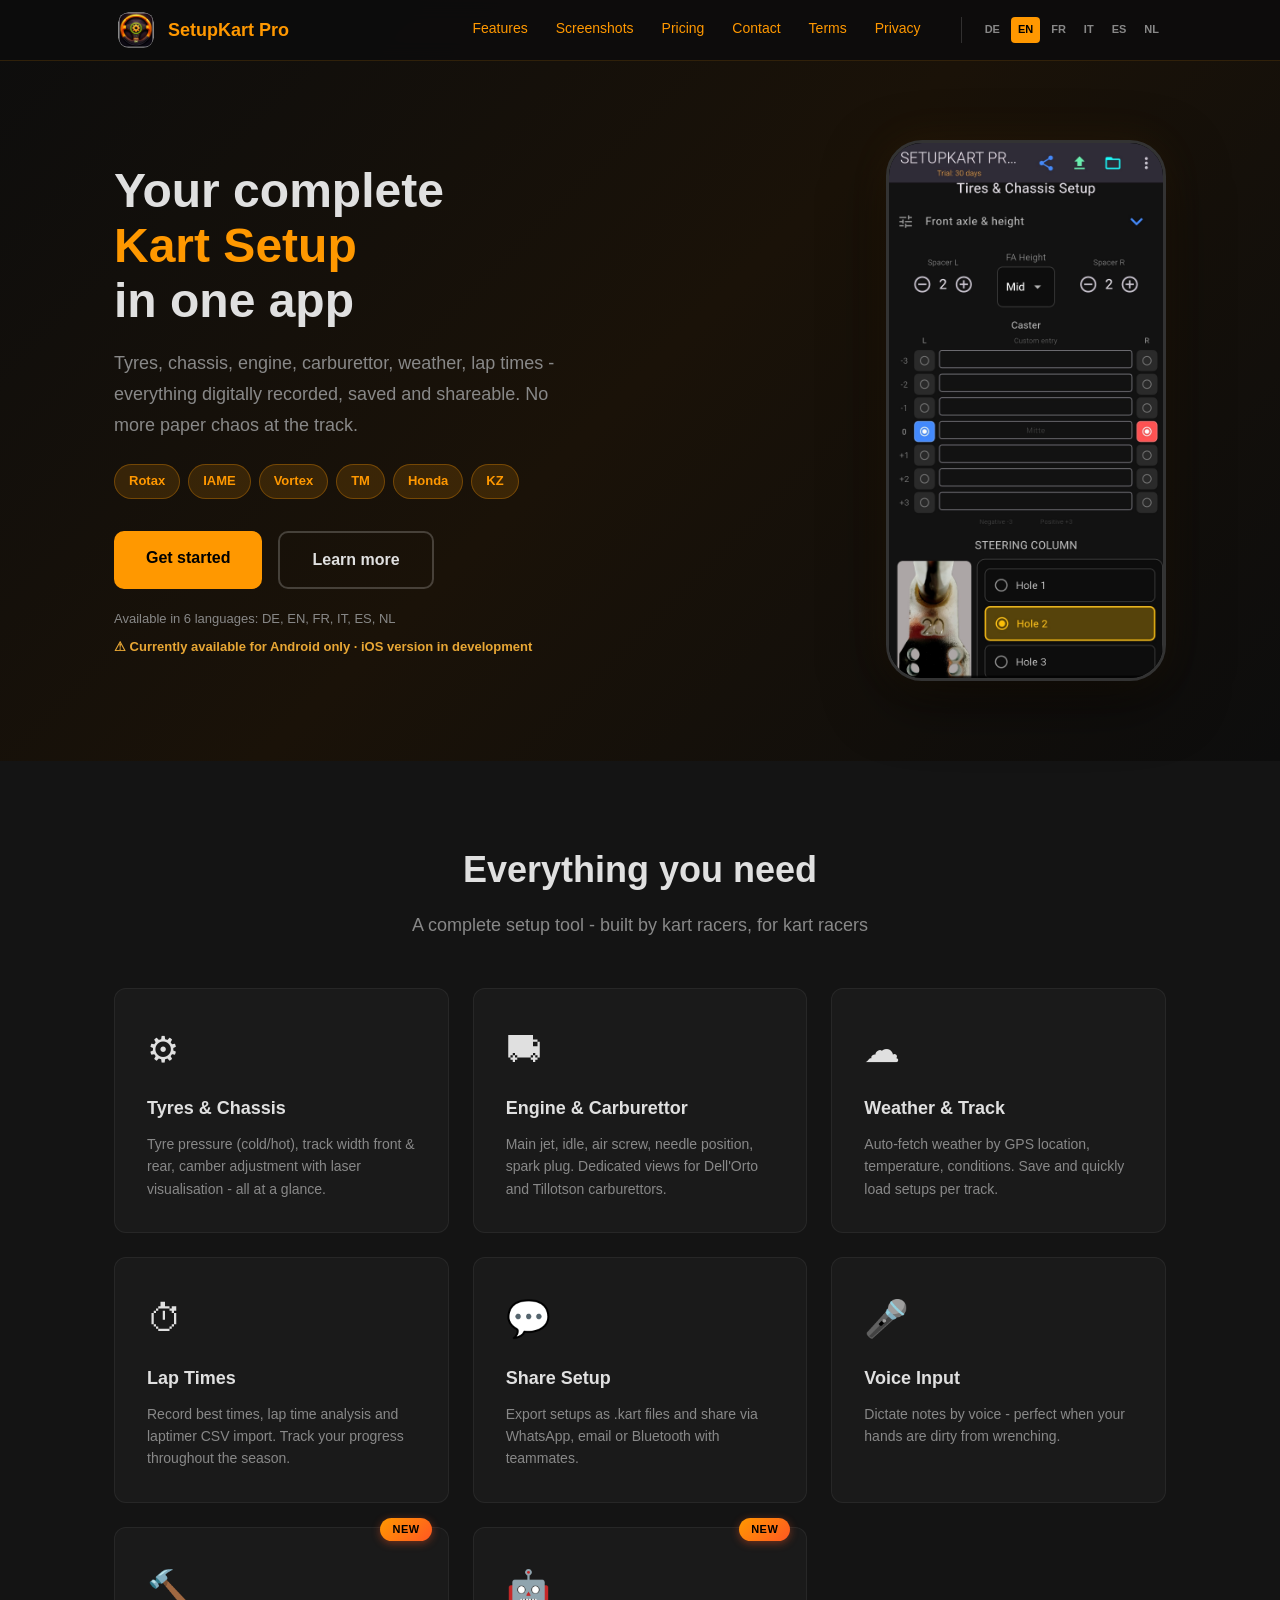
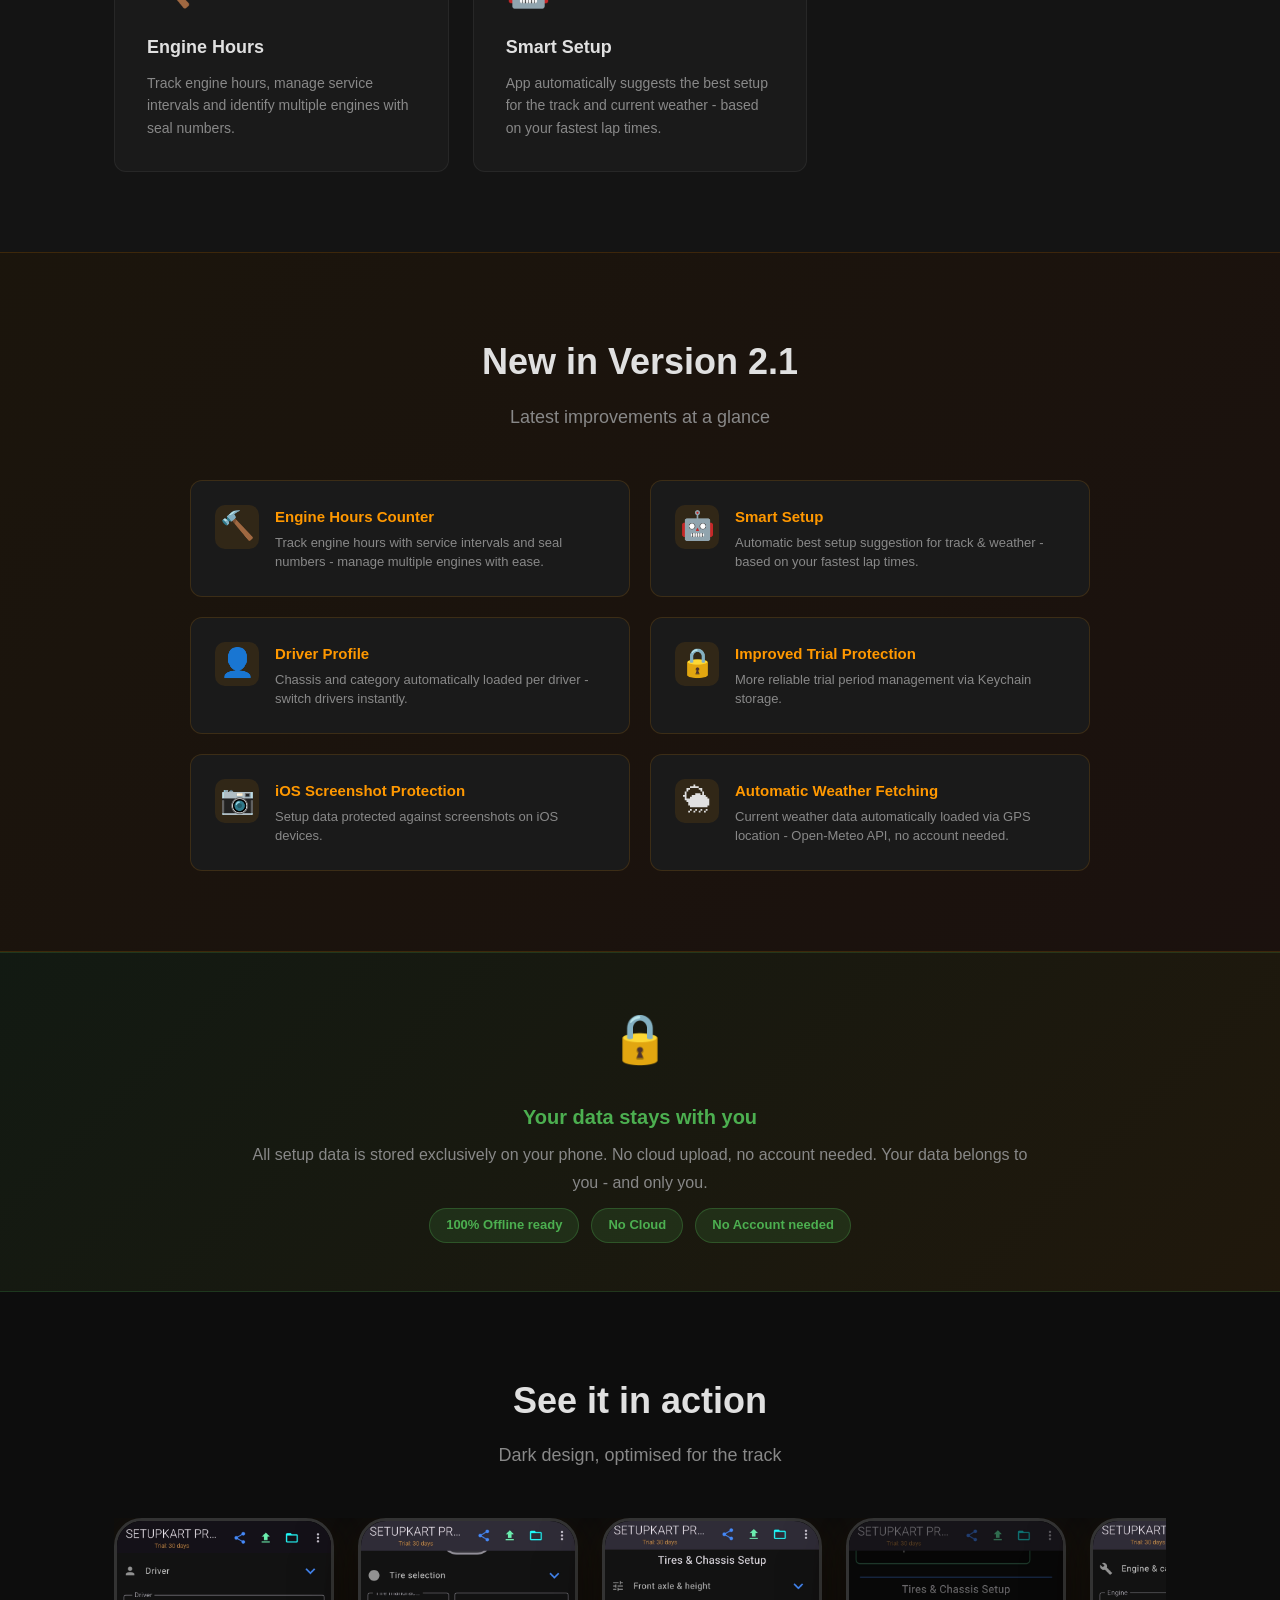
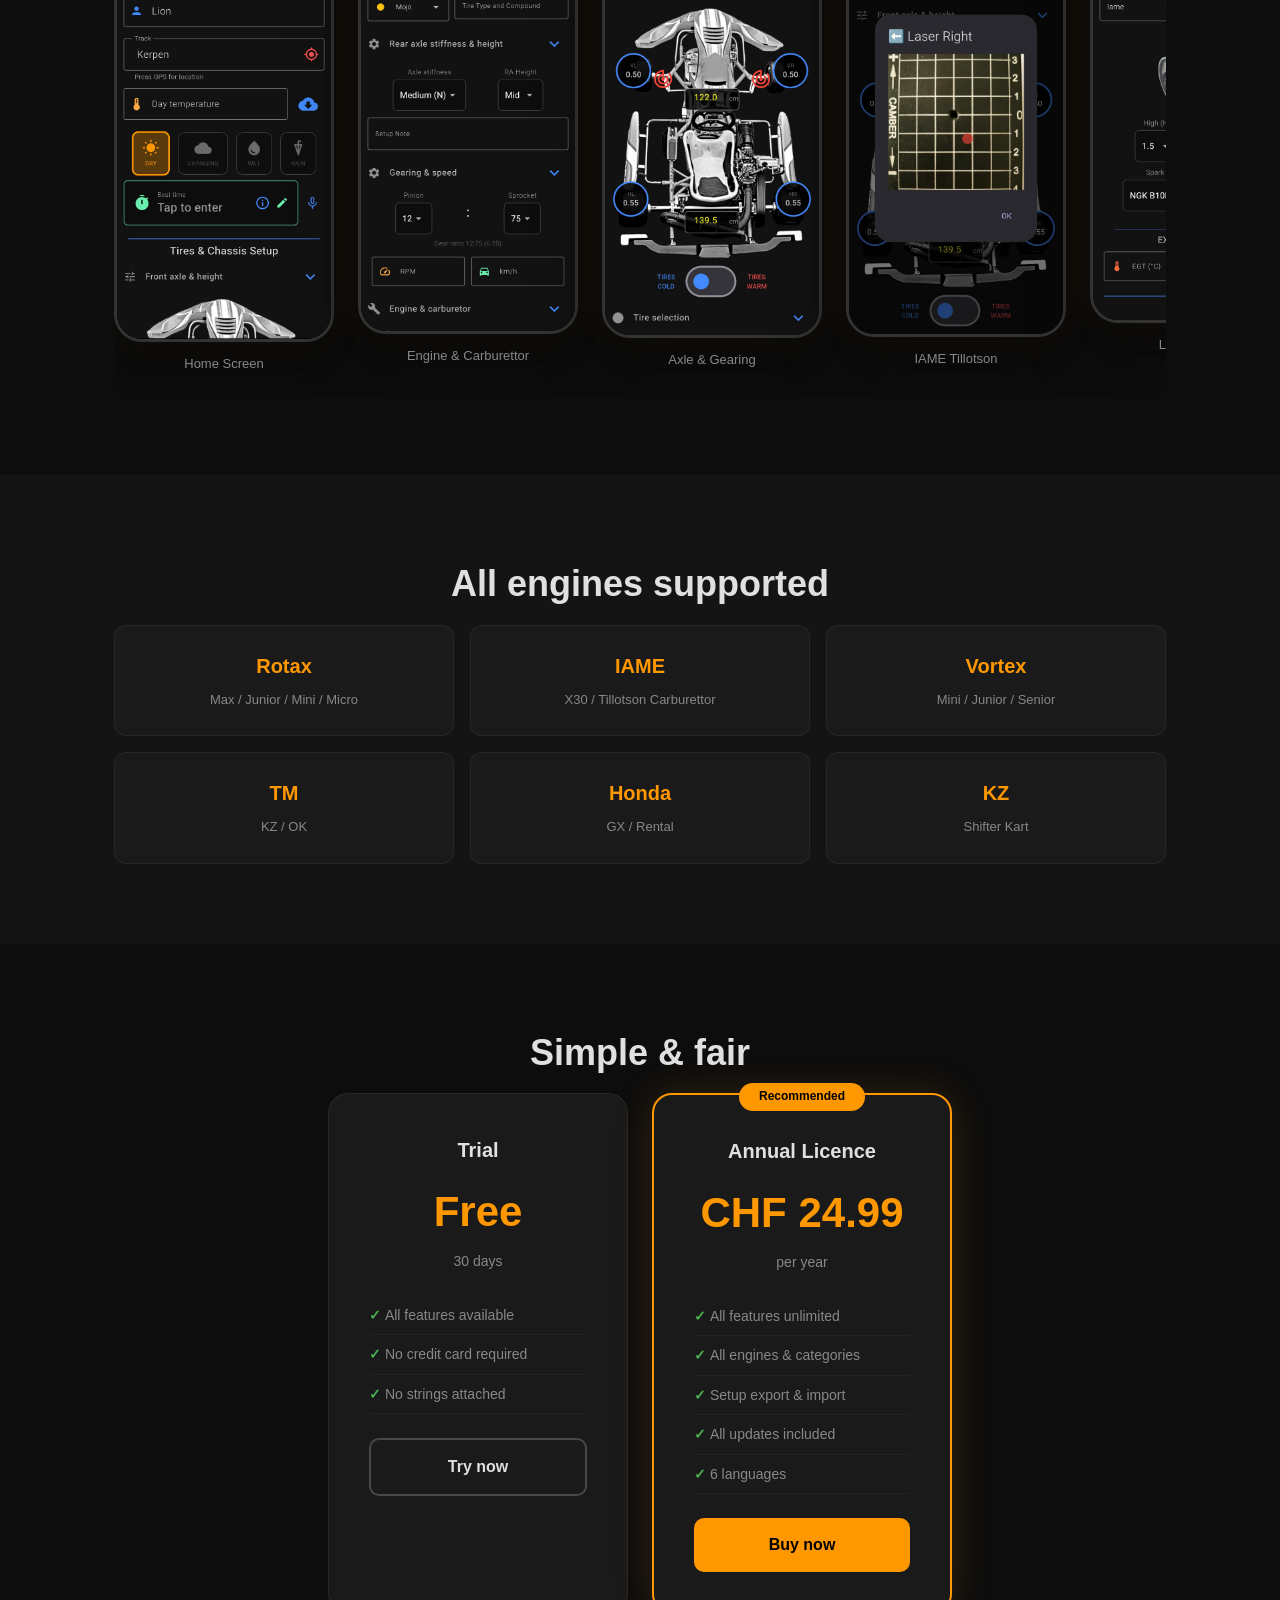
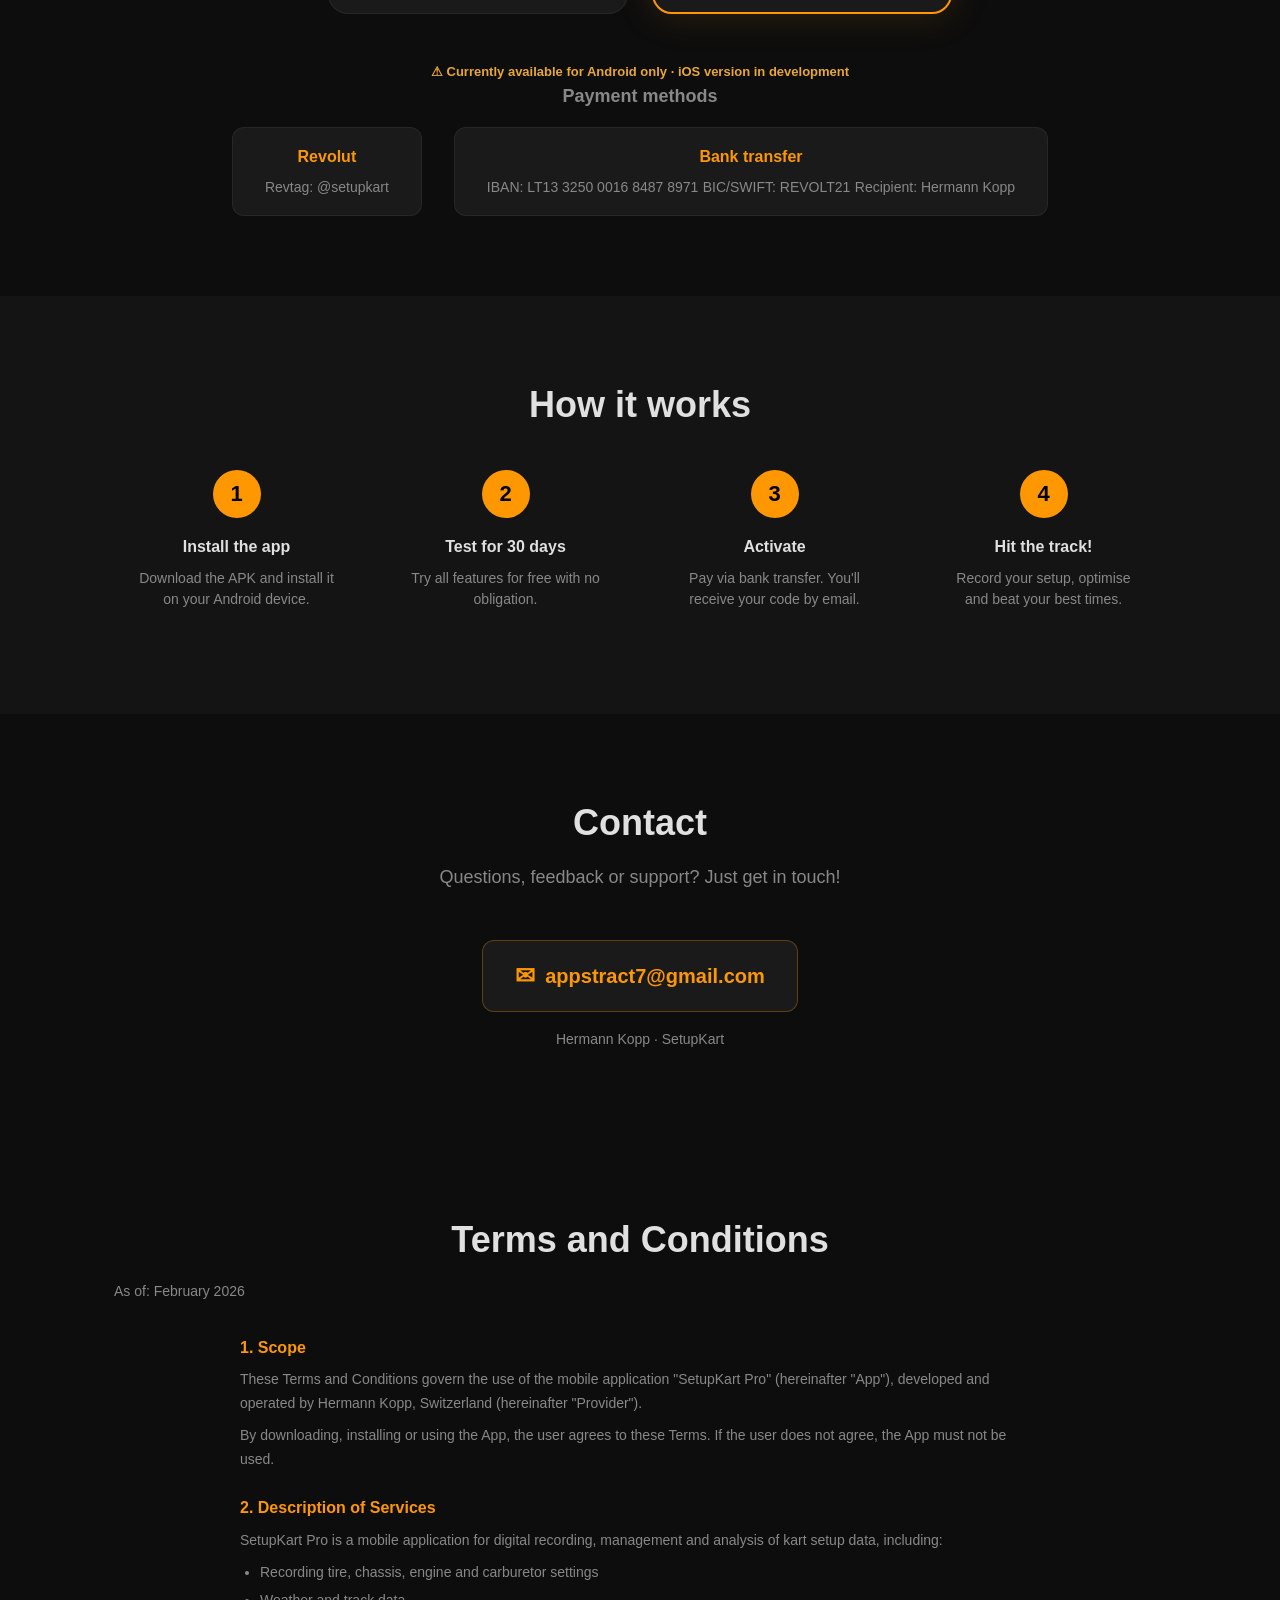
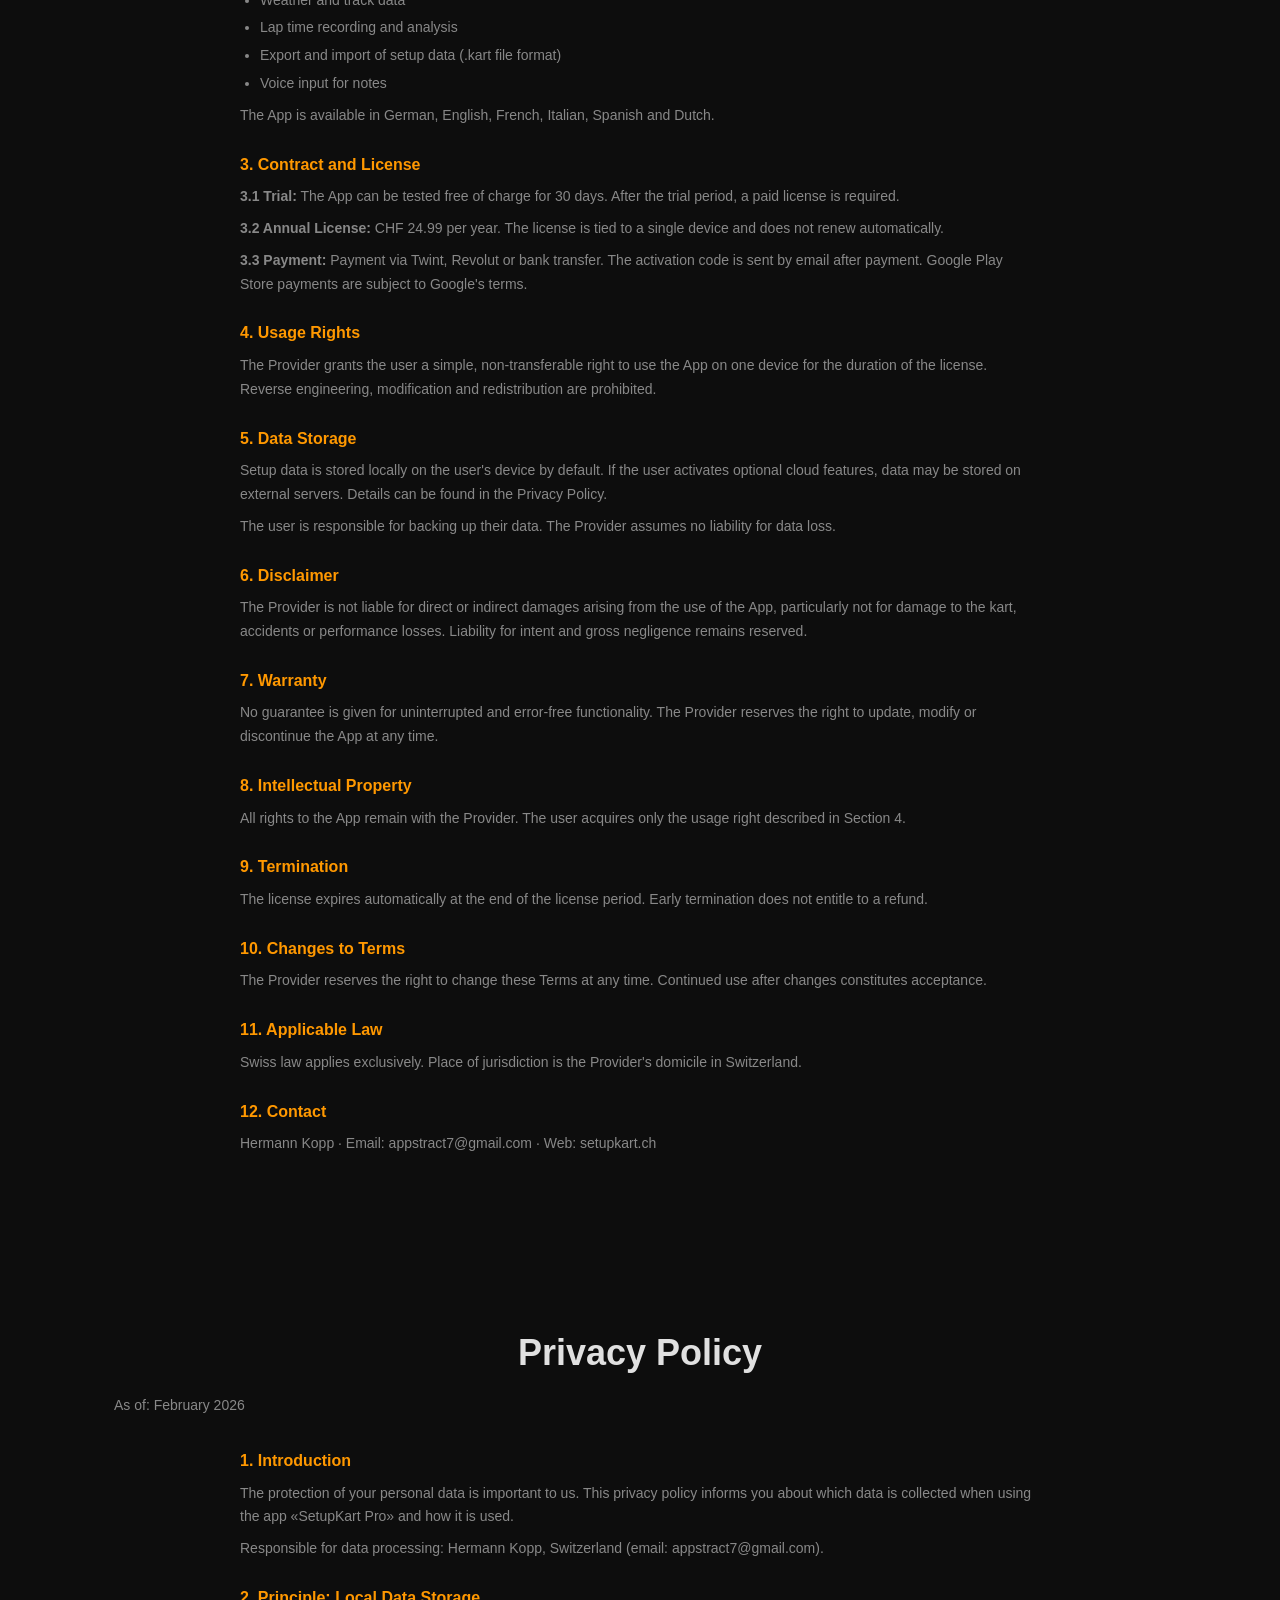
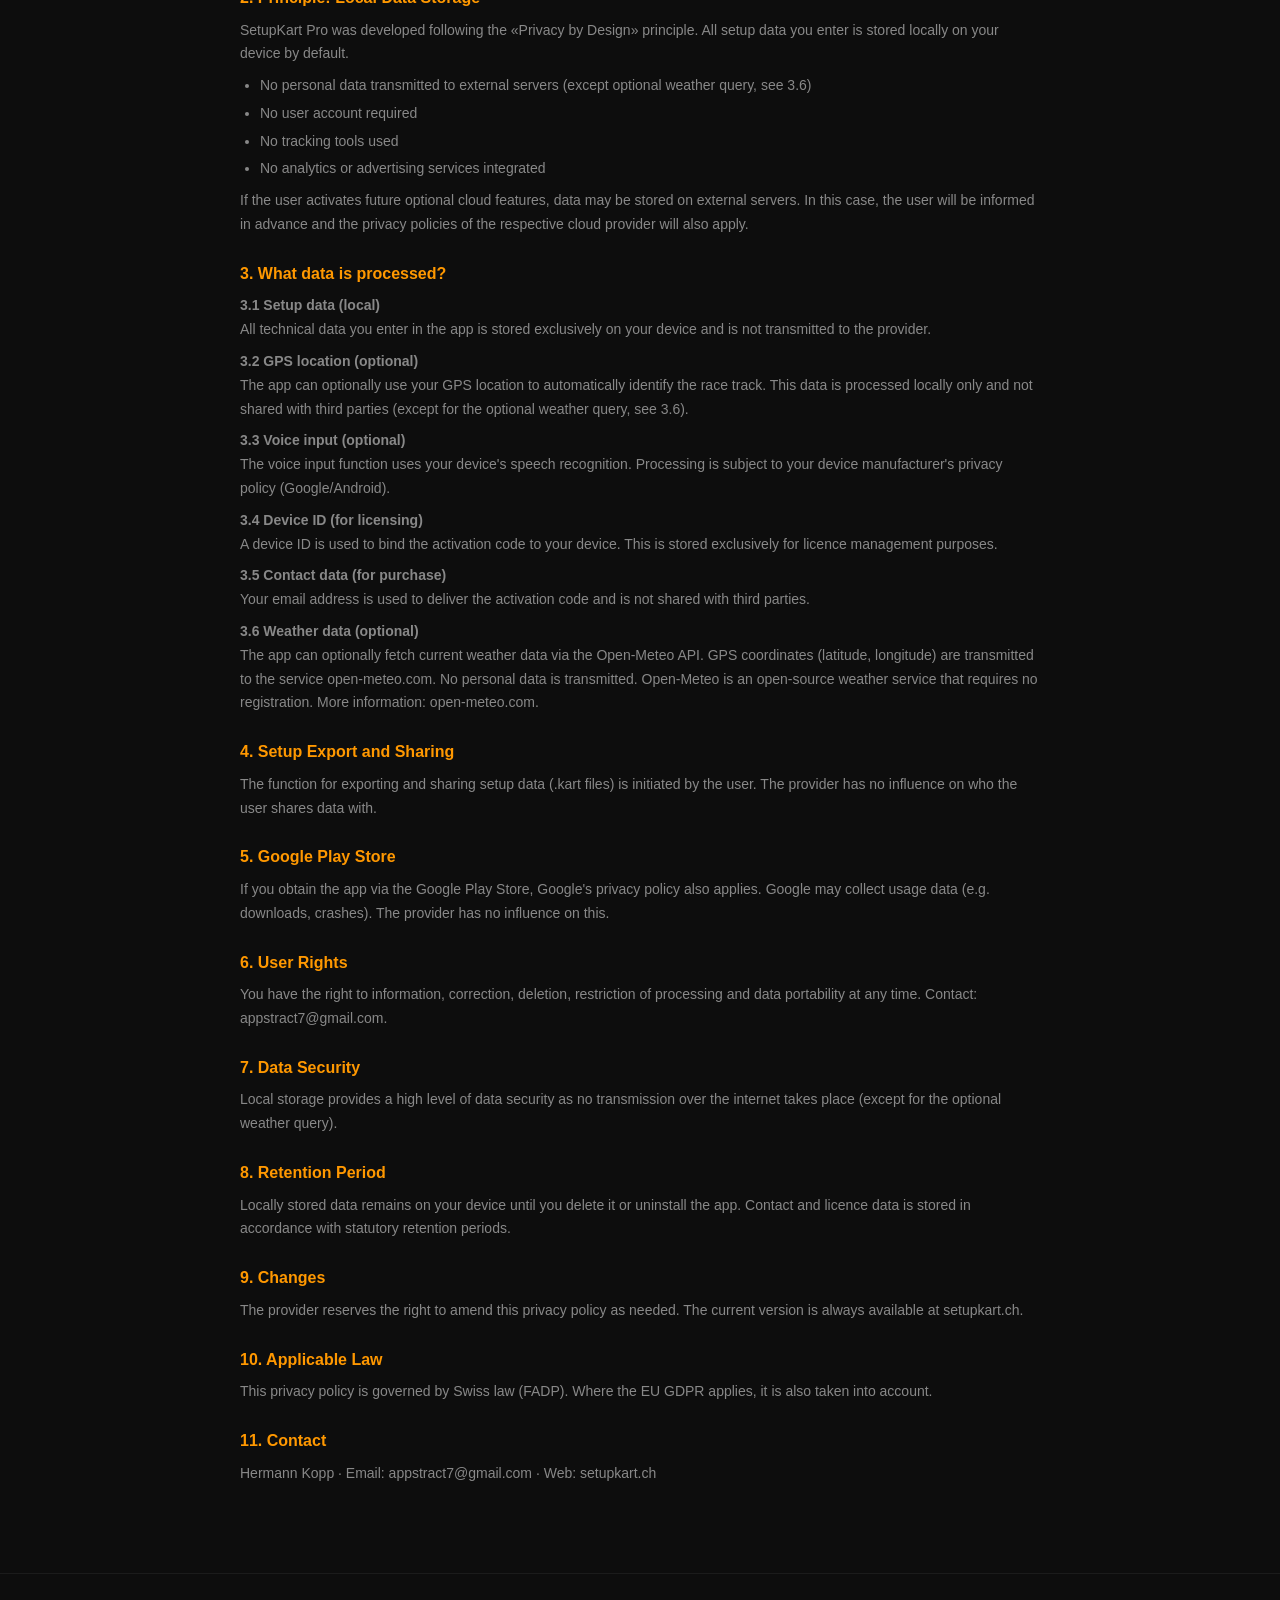
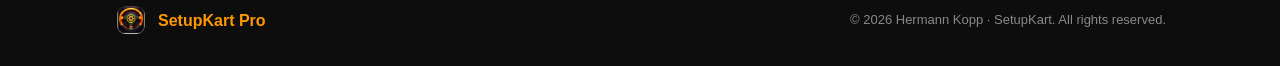
==== commit d80b8edd: "Version 2.1: Motorstunden, Smart Setup, Fahrerprofil" ====
--- a/index.html
+++ b/index.html
@@ -105,7 +105,6 @@
                 <p>Hauptdüse, Standgas, Luftschraube, Nadelposition, Zündkerze. Eigene Ansichten für Dell'Orto und Tilotson Vergaser.</p>
             </div>
             <div class="feature-card">
-                <span class="new-badge">NEU</span>
                 <div class="feature-icon">&#9729;</div>
                 <h3>Wetter & Strecke</h3>
                 <p>Wetter automatisch per GPS abrufen, Temperatur, Bedingungen. Setup pro Strecke speichern und schnell laden.</p>
@@ -125,6 +124,18 @@
                 <h3>Spracheingabe</h3>
                 <p>Notizen per Sprache diktieren - perfekt wenn die Hände vom Schrauben schmutzig sind.</p>
             </div>
+            <div class="feature-card">
+                <span class="new-badge">NEU</span>
+                <div class="feature-icon">&#128296;</div>
+                <h3>Motorstunden</h3>
+                <p>Motorstunden erfassen, Serviceintervalle verwalten und mehrere Motoren mit Plombennummer unterscheiden.</p>
+            </div>
+            <div class="feature-card">
+                <span class="new-badge">NEU</span>
+                <div class="feature-icon">&#129302;</div>
+                <h3>Smart Setup</h3>
+                <p>App schlägt automatisch das beste Setup für Strecke und aktuelle Wetterbedingungen vor - basierend auf deinen schnellsten Rundenzeiten.</p>
+            </div>
         </div>
     </div>
 </section>
@@ -134,50 +145,50 @@
 <!-- ═══════════════════════════════════════ -->
 <section class="whats-new">
     <div class="container">
-        <h2 class="section-title">Neu in Version 2.0</h2>
+        <h2 class="section-title">Neu in Version 2.1</h2>
         <p class="section-subtitle">Die neuesten Verbesserungen auf einen Blick</p>
 
         <div class="whats-new-grid">
+            <div class="whats-new-item">
+                <div class="whats-new-icon">&#128296;</div>
+                <div>
+                    <h4>Motorstunden-Z&auml;hler</h4>
+                    <p>Mehrere Motoren mit eigenen Serviceintervallen verwalten. Plomben- und Motornummer zur eindeutigen Identifikation.</p>
+                </div>
+            </div>
+            <div class="whats-new-item">
+                <div class="whats-new-icon">&#129302;</div>
+                <div>
+                    <h4>Smart Setup</h4>
+                    <p>Die App sucht automatisch das beste gespeicherte Setup f&uuml;r die eingegebene Strecke und das aktuelle Wetter - basierend auf deinen schnellsten Zeiten.</p>
+                </div>
+            </div>
+            <div class="whats-new-item">
+                <div class="whats-new-icon">&#128100;</div>
+                <div>
+                    <h4>Fahrerprofil automatisch laden</h4>
+                    <p>Chassis und Kategorie werden pro Fahrer gespeichert und beim n&auml;chsten Start automatisch geladen.</p>
+                </div>
+            </div>
+            <div class="whats-new-item">
+                <div class="whats-new-icon">&#128274;</div>
+                <div>
+                    <h4>Verbesserter Testschutz</h4>
+                    <p>Die 30-t&auml;gige Testphase ist jetzt sicher im Keychain gespeichert - bleibt auch nach Neuinstallation erhalten.</p>
+                </div>
+            </div>
+            <div class="whats-new-item">
+                <div class="whats-new-icon">&#128247;</div>
+                <div>
+                    <h4>Screenshot-Schutz iOS</h4>
+                    <p>Inhalte werden beim App-Wechsel automatisch ausgeblendet - deine Setup-Daten bleiben privat.</p>
+                </div>
+            </div>
             <div class="whats-new-item">
                 <div class="whats-new-icon">&#127782;</div>
                 <div>
                     <h4>Wetter automatisch abrufen</h4>
                     <p>Aktuelle Wetterdaten per GPS-Standort automatisch laden - Open-Meteo API, kein Account n&ouml;tig.</p>
-                </div>
-            </div>
-            <div class="whats-new-item">
-                <div class="whats-new-icon">&#128194;</div>
-                <div>
-                    <h4>Einklappbare Sektionen</h4>
-                    <p>&Uuml;bersetzung, Motor &amp; Vergaser jetzt einklappbar f&uuml;r bessere &Uuml;bersicht am Renntag.</p>
-                </div>
-            </div>
-            <div class="whats-new-item">
-                <div class="whats-new-icon">&#128100;</div>
-                <div>
-                    <h4>Fahrer &amp; Reifenhersteller</h4>
-                    <p>Fahrername und Reifenhersteller direkt im Setup erfassen.</p>
-                </div>
-            </div>
-            <div class="whats-new-item">
-                <div class="whats-new-icon">&#128172;</div>
-                <div>
-                    <h4>Feedback direkt aus der App</h4>
-                    <p>Feedback-Funktion jetzt direkt &uuml;ber das 3-Punkte-Men&uuml; erreichbar.</p>
-                </div>
-            </div>
-            <div class="whats-new-item">
-                <div class="whats-new-icon">&#9881;</div>
-                <div>
-                    <h4>Caster / Nachlauf</h4>
-                    <p>Neues Feld f&uuml;r Caster-Einstellung (Vorlauf/Nachlauf) mit freier Eingabe.</p>
-                </div>
-            </div>
-            <div class="whats-new-item">
-                <div class="whats-new-icon">&#127760;</div>
-                <div>
-                    <h4>Vollst&auml;ndig lokalisiert</h4>
-                    <p>Alle Bildschirme in 6 Sprachen - inkl. Lizenz-Screen und Feedback-Dialog.</p>
                 </div>
             </div>
         </div>
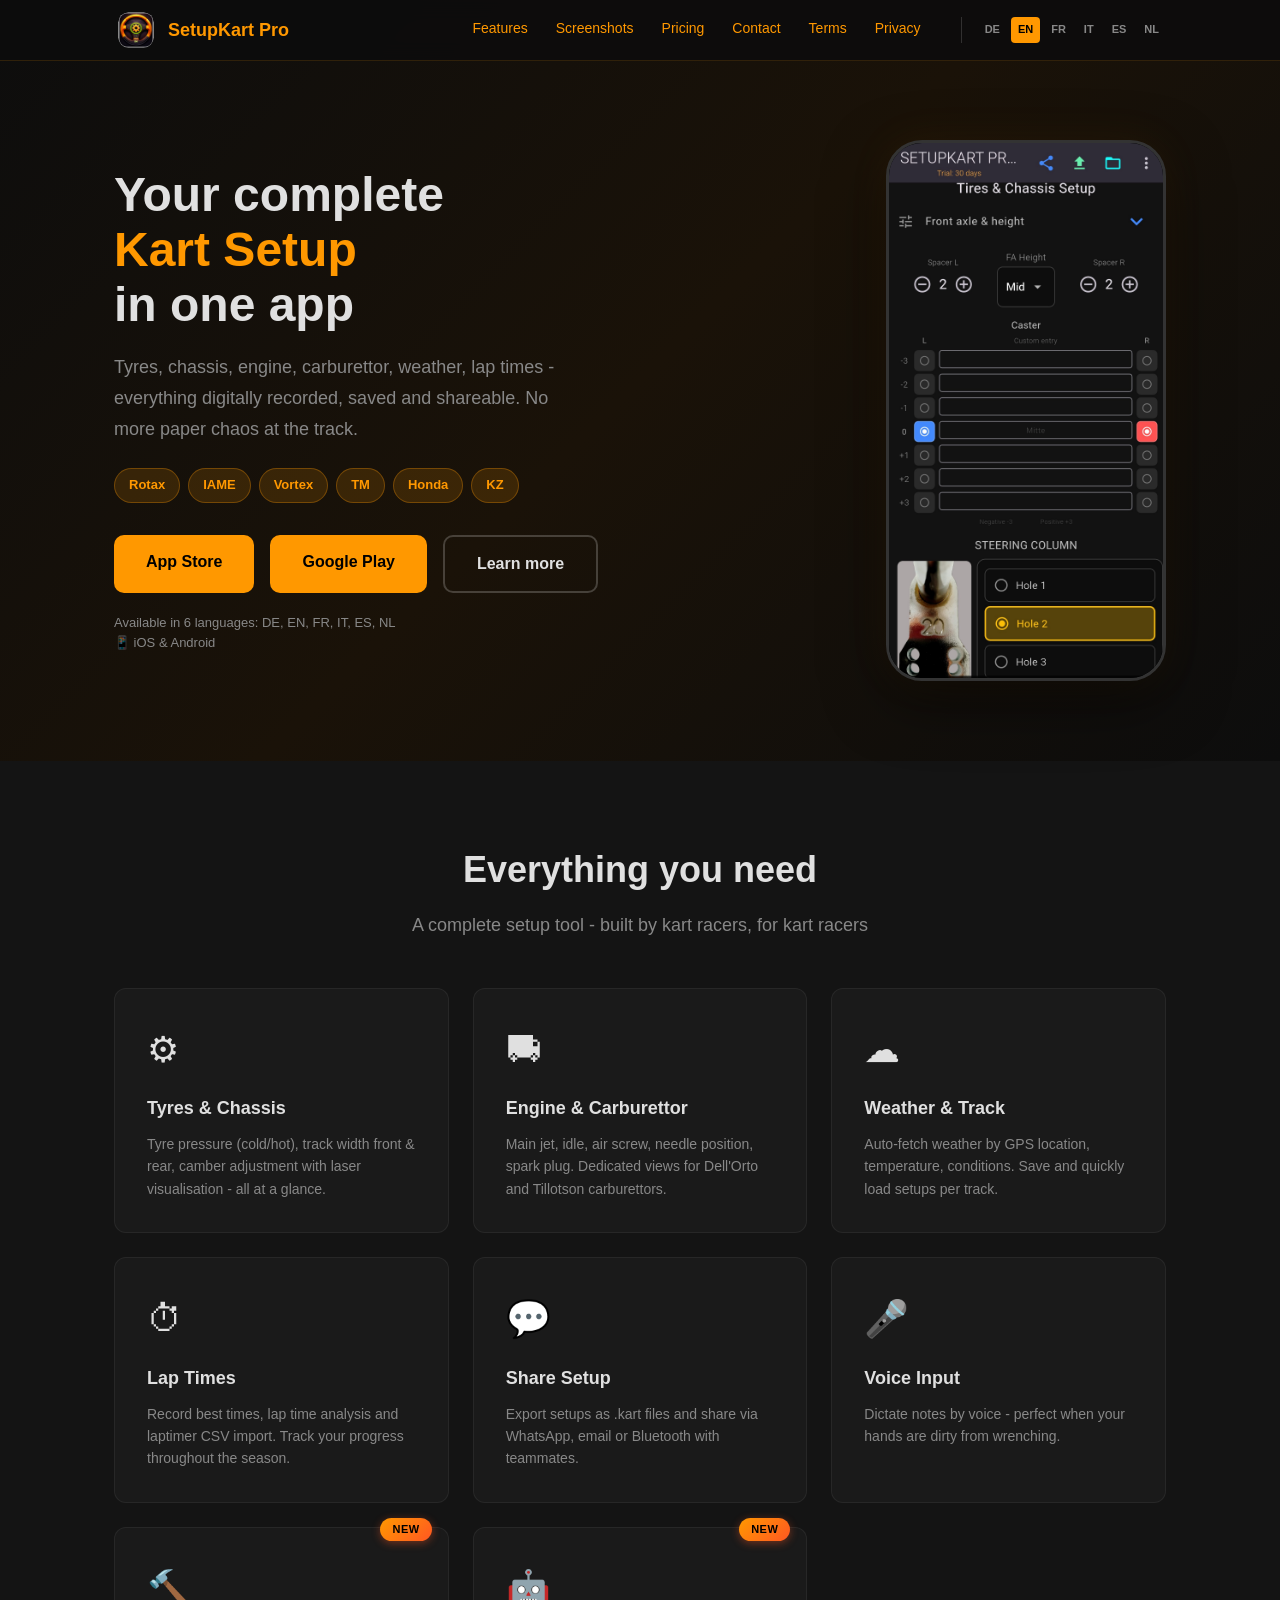
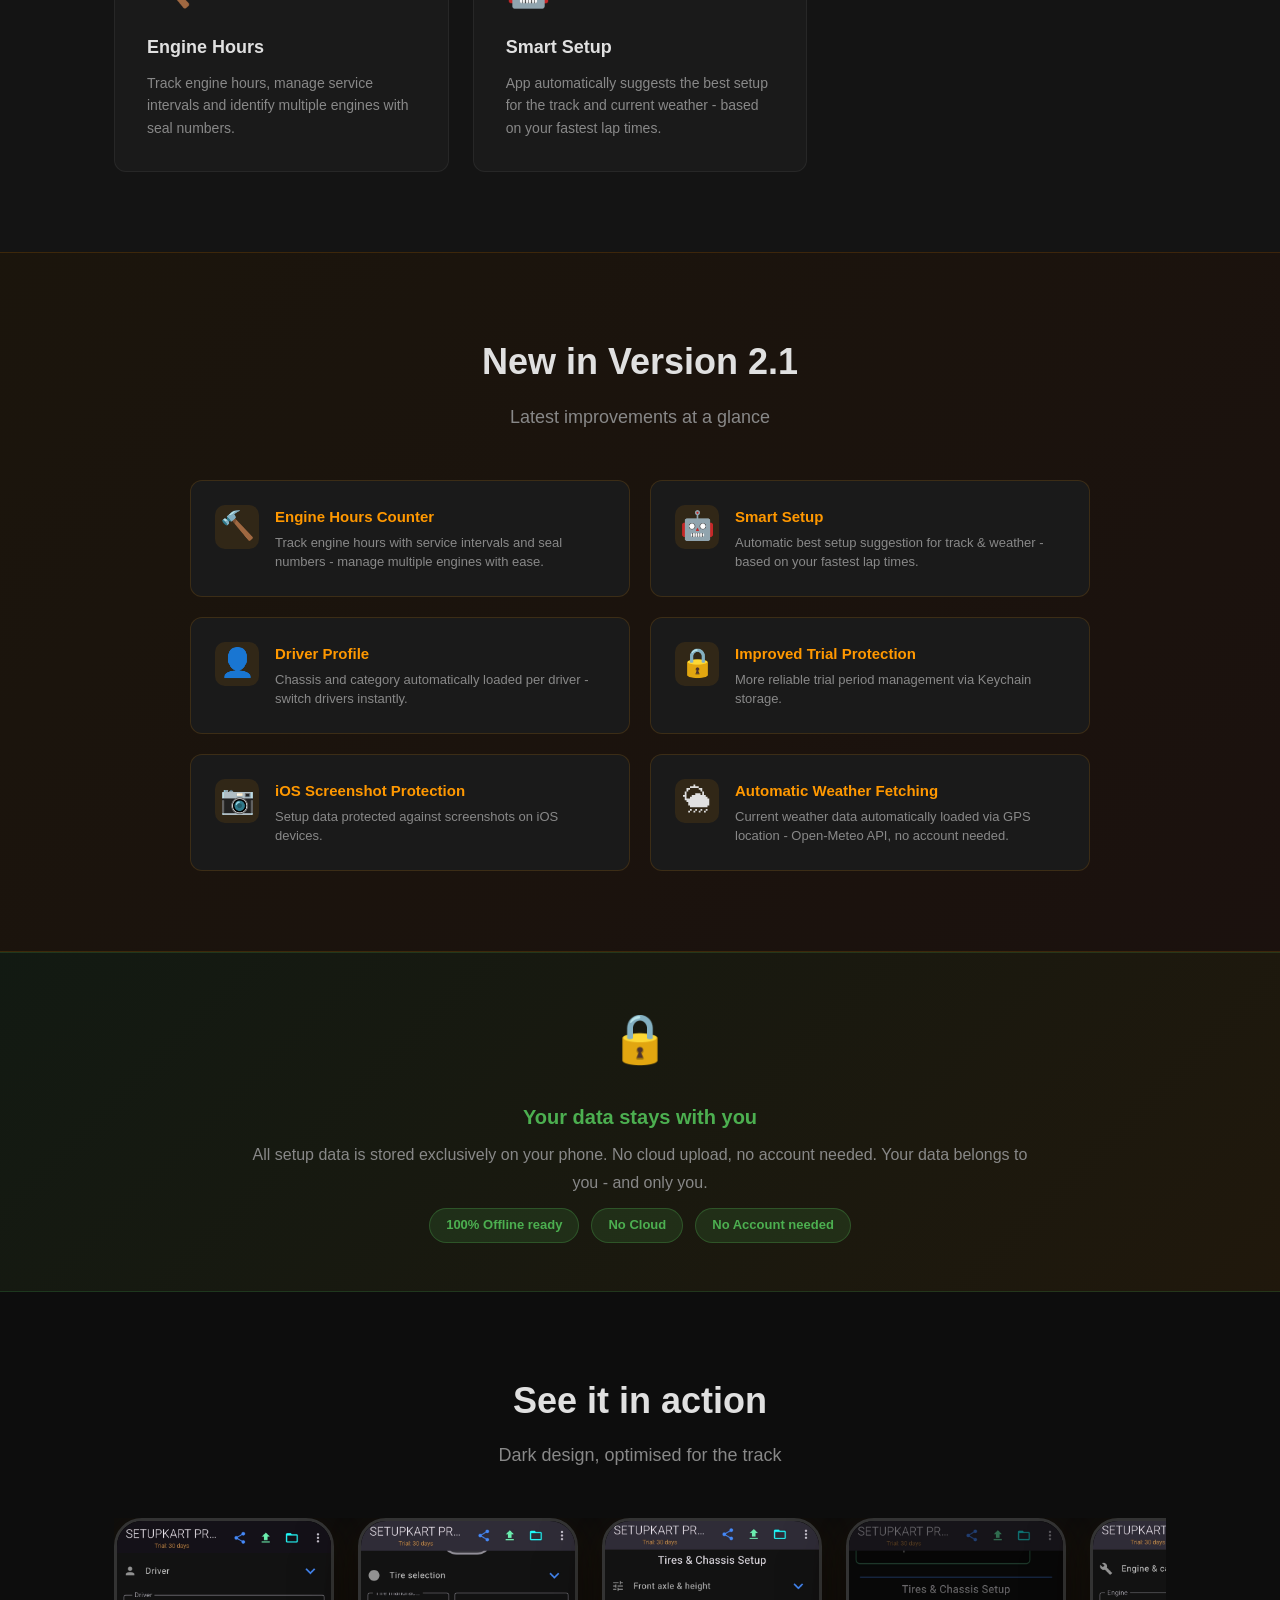
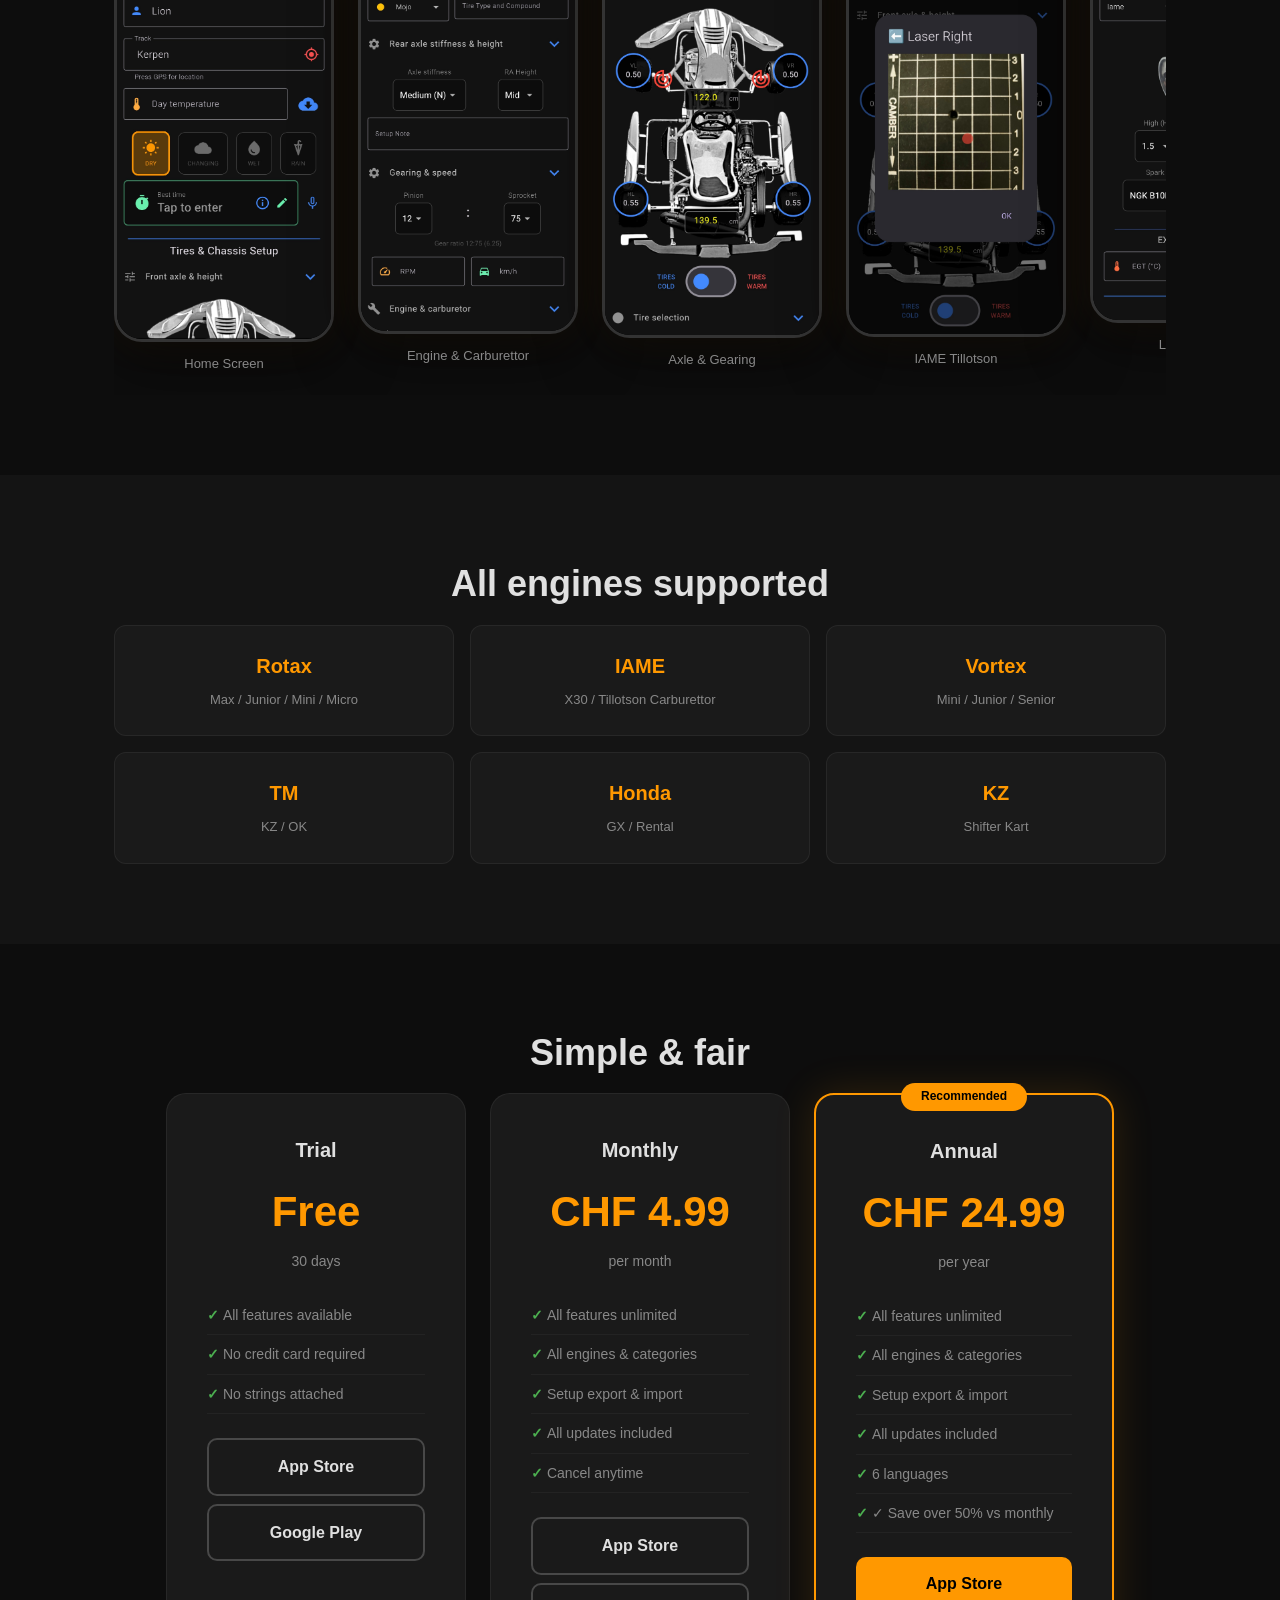
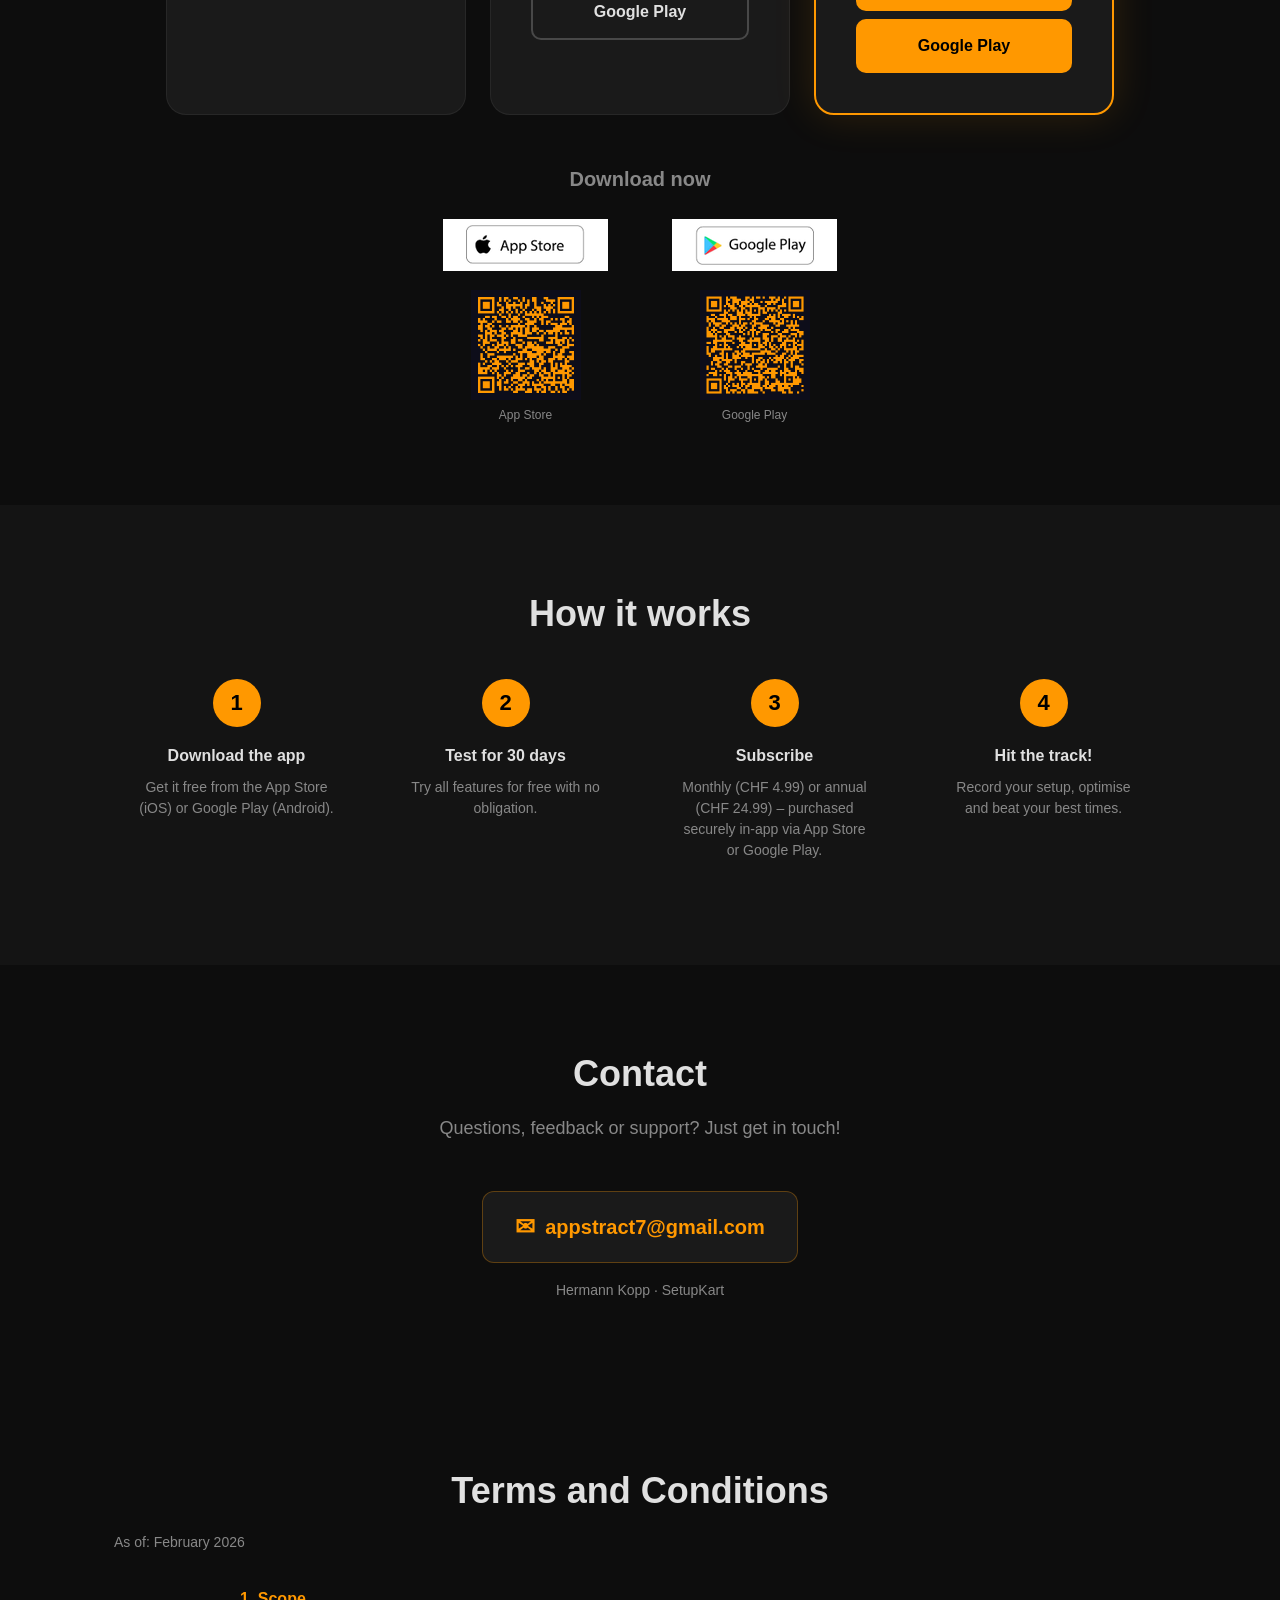
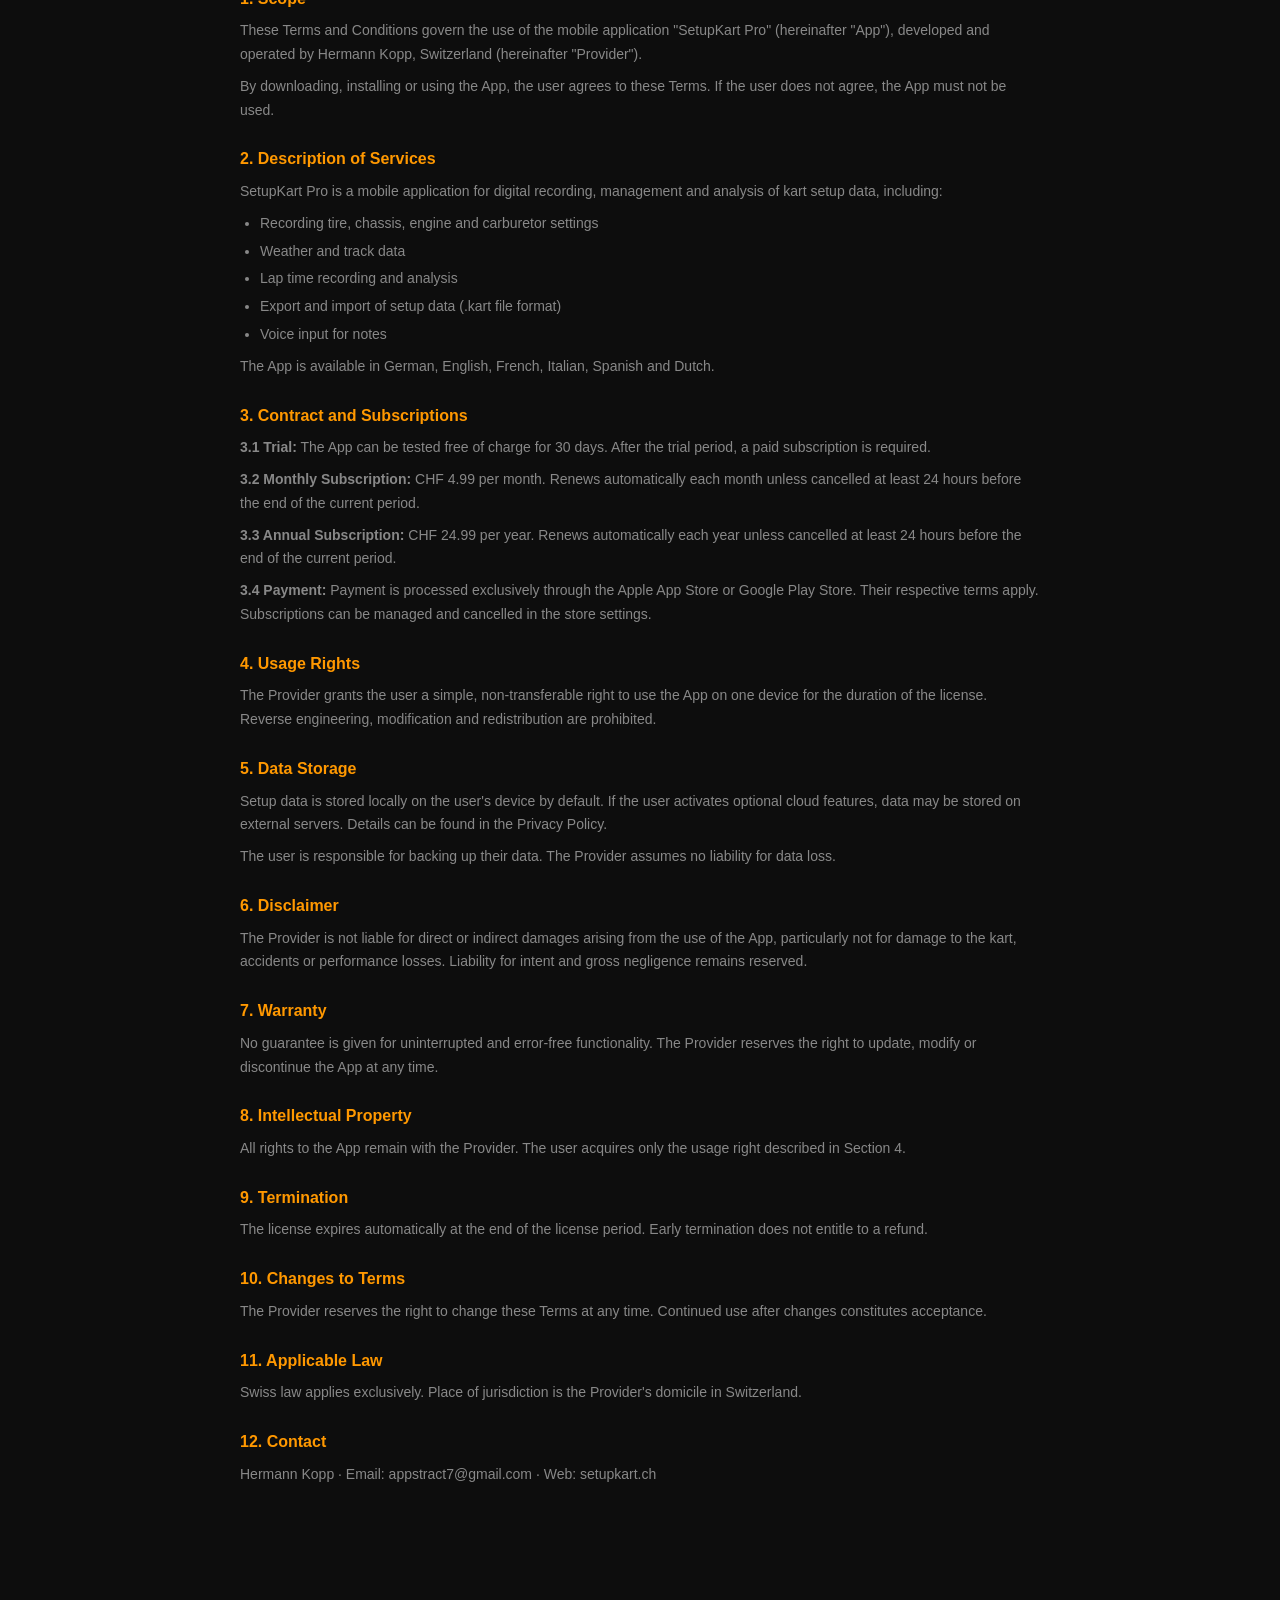
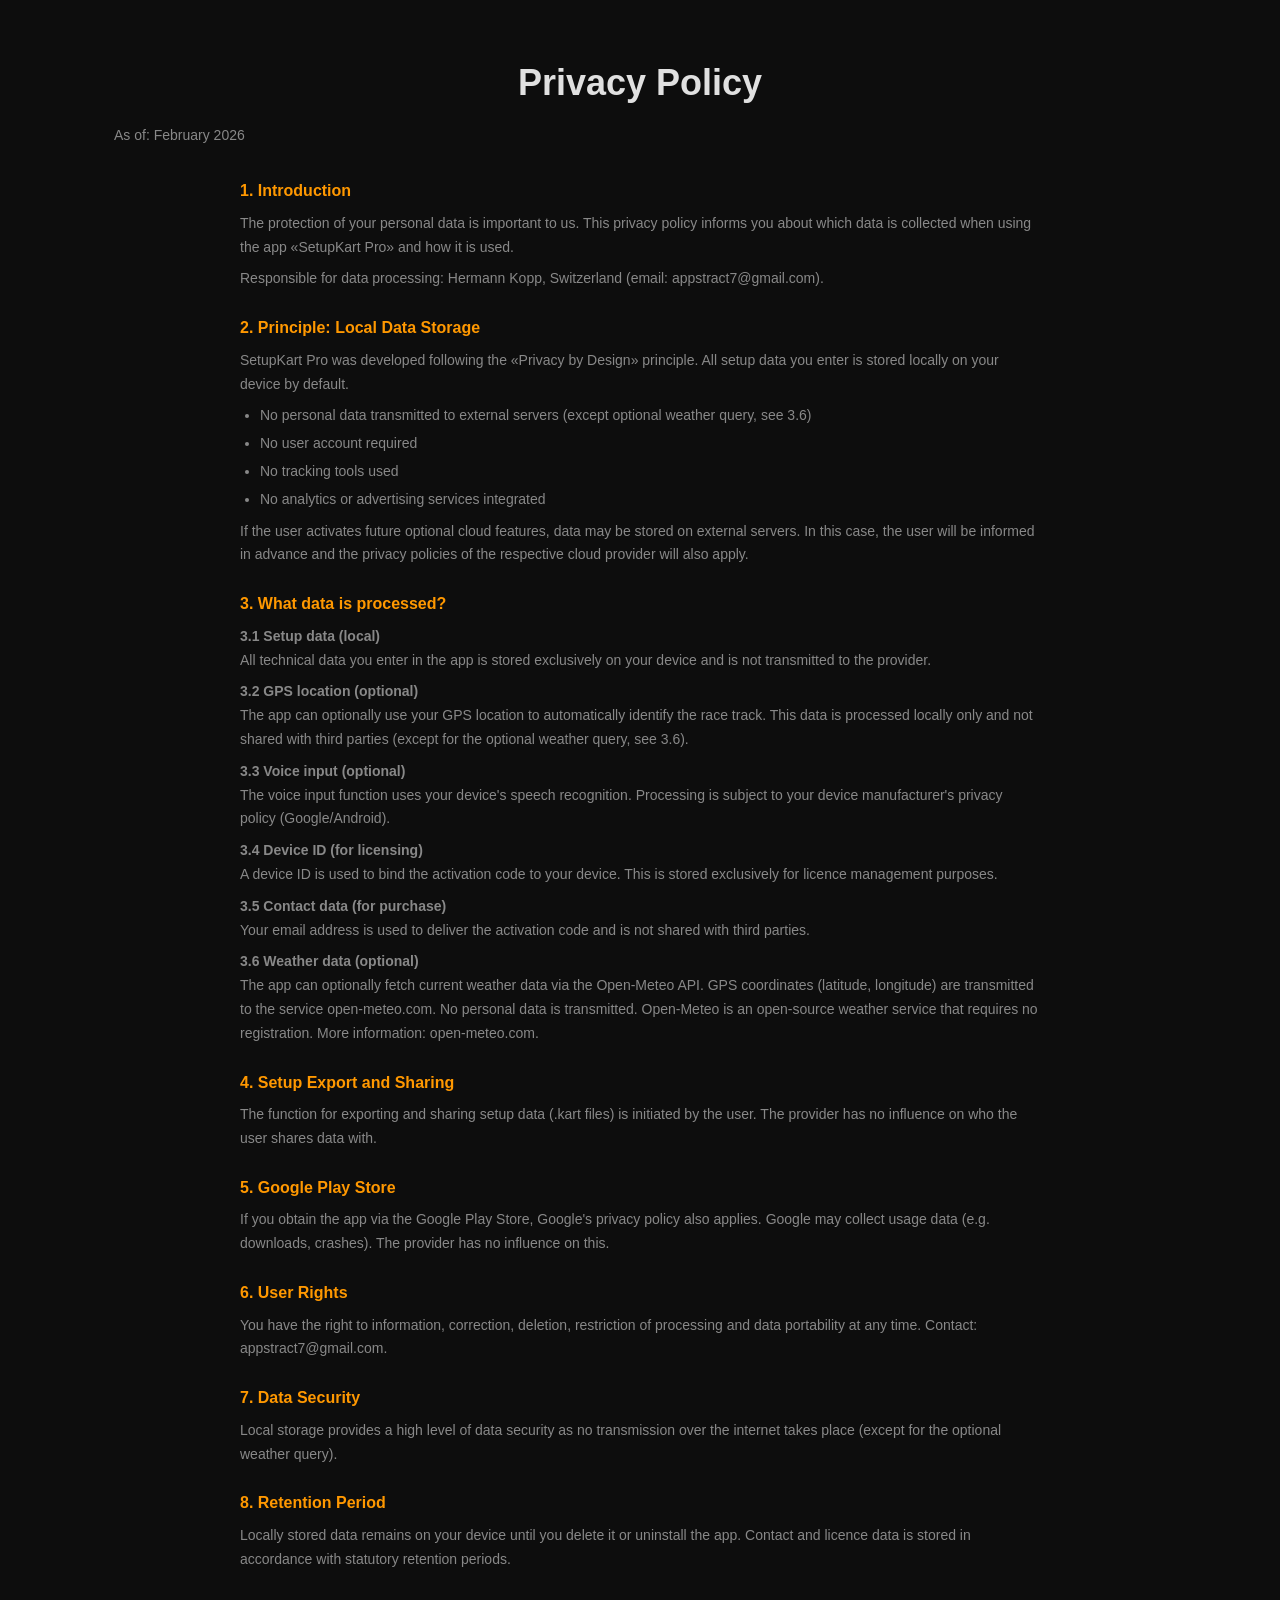
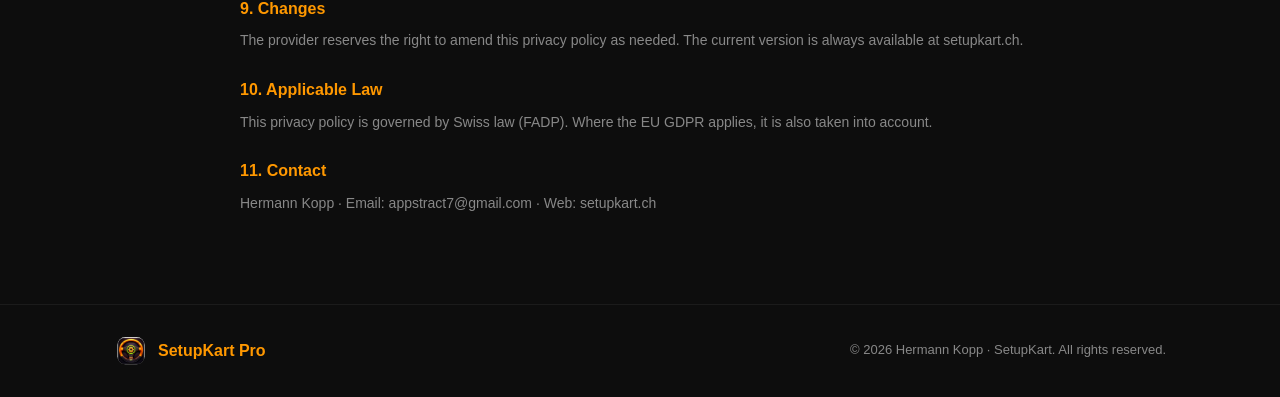
==== commit d36f047b: "Website: Altes Zahlungssystem entfernt, App Store/Google Play + Monatsabo - Twint, Revolut, IBAN-Ban" ====
--- a/index.html
+++ b/index.html
@@ -71,11 +71,12 @@
                 <span class="badge">KZ</span>
             </div>
             <div class="hero-buttons">
-                <a href="#preis" class="btn btn-primary">Jetzt starten</a>
+                <a href="https://apps.apple.com/app/setupkart-pro/id6761076873" class="btn btn-primary" target="_blank">App Store</a>
+                <a href="https://play.google.com/store/apps/details?id=com.kartsetup.pro" class="btn btn-primary" target="_blank">Google Play</a>
                 <a href="#features" class="btn btn-outline">Mehr erfahren</a>
             </div>
             <p class="hero-languages">Verfügbar in 6 Sprachen: DE, EN, FR, IT, ES, NL</p>
-            <p class="hero-platform">&#9888; Derzeit nur für Android verfügbar · iOS-Version in Entwicklung</p>
+            <p class="hero-languages">&#128241; iOS &amp; Android</p>
         </div>
         <div class="hero-phone">
             <div class="phone-frame">
@@ -322,41 +323,61 @@
                     <li>Keine Kreditkarte nötig</li>
                     <li>Unverbindlich testen</li>
                 </ul>
-                <a href="https://github.com/appstract7-rgb/setupkart-releases/releases/download/v1.2.0/SetupKart-Pro-v1.2.0.apk" class="btn btn-outline">Jetzt testen</a>
+                <a href="https://apps.apple.com/app/setupkart-pro/id6761076873" class="btn btn-outline" target="_blank">App Store</a>
+                <a href="https://play.google.com/store/apps/details?id=com.kartsetup.pro" class="btn btn-outline" target="_blank" style="margin-top:8px;">Google Play</a>
+            </div>
+            <div class="price-card">
+                <h3>Monatsabo</h3>
+                <div class="price">CHF 4.99</div>
+                <p class="price-period">pro Monat</p>
+                <ul>
+                    <li>Alle Features unbegrenzt</li>
+                    <li>Alle Motoren &amp; Kategorien</li>
+                    <li>Setup-Export &amp; Import</li>
+                    <li>Alle Updates inklusive</li>
+                    <li>Jederzeit k&uuml;ndbar</li>
+                </ul>
+                <a href="https://apps.apple.com/app/setupkart-pro/id6761076873" class="btn btn-outline" target="_blank">App Store</a>
+                <a href="https://play.google.com/store/apps/details?id=com.kartsetup.pro" class="btn btn-outline" target="_blank" style="margin-top:8px;">Google Play</a>
             </div>
             <div class="price-card featured">
                 <div class="price-badge">Empfohlen</div>
-                <h3>Jahreslizenz</h3>
+                <h3>Jahresabo</h3>
                 <div class="price">CHF 24.99</div>
                 <p class="price-period">pro Jahr</p>
                 <ul>
                     <li>Alle Features unbegrenzt</li>
-                    <li>Alle Motoren & Kategorien</li>
-                    <li>Setup-Export & Import</li>
+                    <li>Alle Motoren &amp; Kategorien</li>
+                    <li>Setup-Export &amp; Import</li>
                     <li>Alle Updates inklusive</li>
                     <li>6 Sprachen</li>
+                    <li>&#10003; Spare &uuml;ber 50% vs. Monatsabo</li>
                 </ul>
-                <a href="mailto:appstract7@gmail.com?subject=SetupKart%20Pro%20-%20Freischaltung&body=Hallo%2C%0A%0Aich%20m%C3%B6chte%20SetupKart%20Pro%20freischalten.%0A%0AMeine%20Ger%C3%A4te-ID%3A%20%5Bhier%20einf%C3%BCgen%5D%0A%0ABitte%20sende%20mir%20den%20Freischalt-Code%20nach%20Zahlungseingang.%0A%0AVielen%20Dank!" class="btn btn-primary">Jetzt kaufen</a>
-            </div>
-        </div>
-        <p class="hero-platform" style="text-align:center; margin-top:18px;">&#9888; Derzeit nur f&uuml;r Android verf&uuml;gbar &middot; iOS-Version in Entwicklung</p>
-
-        <div class="payment-info">
-            <h3>Zahlungsmethoden</h3>
-            <div class="payment-methods">
-                <a href="mailto:appstract7@gmail.com?subject=SetupKart%20Pro%20-%20Zahlung%20per%20Twint&body=Hallo%2C%0A%0Aich%20m%C3%B6chte%20SetupKart%20Pro%20per%20Twint%20bezahlen.%0A%0AMeine%20Ger%C3%A4te-ID%3A%20%5Bhier%20einf%C3%BCgen%5D%0A%0AVielen%20Dank!" class="payment-method">
-                    <strong>Twint</strong>
-                    <span>Details per Email</span>
-                </a>
-                <div class="payment-method">
-                    <strong>Revolut</strong>
-                    <span>Revtag: @setupkart</span>
-                </div>
-                <div class="payment-method">
-                    <strong>Bank&uuml;berweisung</strong>
-                    <span>IBAN: LT13 3250 0016 8487 8971</span>
-                    <span>BIC/SWIFT: REVOLT21</span>
-                    <span>Empf&auml;nger: Hermann Kopp</span>
+                <a href="https://apps.apple.com/app/setupkart-pro/id6761076873" class="btn btn-primary" target="_blank">App Store</a>
+                <a href="https://play.google.com/store/apps/details?id=com.kartsetup.pro" class="btn btn-primary" target="_blank" style="margin-top:8px;">Google Play</a>
+            </div>
+        </div>
+
+        <div class="store-download">
+            <h3>Jetzt herunterladen</h3>
+            <div class="store-buttons">
+                <div class="store-item">
+                    <a href="https://apps.apple.com/app/setupkart-pro/id6761076873" target="_blank">
+                        <img src="badge_appstore.png" alt="Laden im App Store" style="height:52px;">
+                    </a>
+                    <div class="qr-wrapper">
+                        <img src="qr_appstore.png" alt="App Store QR Code" style="width:110px;height:110px;">
+                        <p class="qr-label">App Store</p>
+                    </div>
+                </div>
+                <div class="store-item">
+                    <a href="https://play.google.com/store/apps/details?id=com.kartsetup.pro" target="_blank">
+                        <img src="badge_playstore.png" alt="Jetzt bei Google Play" style="height:52px;">
+                    </a>
+                    <div class="qr-wrapper">
+                        <img src="qr_playstore.png" alt="Google Play QR Code" style="width:110px;height:110px;">
+                        <p class="qr-label">Google Play</p>
+                    </div>
                 </div>
             </div>
         </div>
@@ -372,18 +393,18 @@
         <div class="steps">
             <div class="step">
                 <div class="step-number">1</div>
-                <h3>App installieren</h3>
-                <p>APK herunterladen und auf deinem Android-Gerät installieren.</p>
+                <h3>App herunterladen</h3>
+                <p>Im App Store (iOS) oder Google Play (Android) kostenlos herunterladen.</p>
             </div>
             <div class="step">
                 <div class="step-number">2</div>
                 <h3>30 Tage testen</h3>
-                <p>Alle Features gratis und unverbindlich ausprobieren.</p>
+                <p>Alle Features gratis und unverbindlich ausprobieren – kein Abo nötig.</p>
             </div>
             <div class="step">
                 <div class="step-number">3</div>
-                <h3>Freischalten</h3>
-                <p>Per Twint oder Überweisung bezahlen. Du bekommst deinen Code per Email.</p>
+                <h3>Abo abschliessen</h3>
+                <p>Monatsabo (CHF 4.99) oder Jahresabo (CHF 24.99) direkt in der App kaufen – sicher über App Store oder Google Play.</p>
             </div>
             <div class="step">
                 <div class="step-number">4</div>
@@ -436,10 +457,11 @@
             </ul>
             <p>Die App wird in den Sprachen Deutsch, Englisch, Französisch, Italienisch, Spanisch und Niederländisch angeboten.</p>
 
-            <h3>3. Vertragsschluss und Lizenz</h3>
-            <p><strong>3.1 Testphase:</strong> Die App kann während 30 Tagen kostenlos und unverbindlich getestet werden. Nach Ablauf der Testphase ist eine kostenpflichtige Lizenz erforderlich.</p>
-            <p><strong>3.2 Jahreslizenz:</strong> CHF 24.99 pro Jahr. Die Lizenz ist an ein einzelnes Gerät gebunden und verlängert sich nicht automatisch.</p>
-            <p><strong>3.3 Zahlungsbedingungen:</strong> Die Zahlung erfolgt per Twint, Revolut oder Banküberweisung. Der Freischaltcode wird nach Zahlungseingang per E-Mail zugestellt. Bei Bezahlung über den Google Play Store gelten die Zahlungsbedingungen von Google.</p>
+            <h3>3. Vertragsschluss und Abonnements</h3>
+            <p><strong>3.1 Testphase:</strong> Die App kann während 30 Tagen kostenlos und unverbindlich getestet werden. Nach Ablauf der Testphase ist ein kostenpflichtiges Abonnement erforderlich.</p>
+            <p><strong>3.2 Monatsabonnement:</strong> CHF 4.99 pro Monat. Das Abonnement verlängert sich automatisch monatlich, bis es mindestens 24 Stunden vor Ende des laufenden Zeitraums gekündigt wird.</p>
+            <p><strong>3.3 Jahresabonnement:</strong> CHF 24.99 pro Jahr. Das Abonnement verlängert sich automatisch jährlich, bis es mindestens 24 Stunden vor Ende des laufenden Zeitraums gekündigt wird.</p>
+            <p><strong>3.4 Zahlungsbedingungen:</strong> Die Zahlung erfolgt ausschliesslich über den Apple App Store oder Google Play Store. Die Zahlungsbedingungen von Apple bzw. Google gelten. Abonnements können jederzeit in den Einstellungen des jeweiligen Stores gekündigt werden.</p>
 
             <h3>4. Nutzungsrechte</h3>
             <p>Der Anbieter gewährt dem Nutzer ein einfaches, nicht übertragbares Recht zur Nutzung der App auf einem Gerät für die Dauer der erworbenen Lizenz. Reverse Engineering, Modifikation und Weitergabe sind untersagt.</p>
@@ -498,15 +520,14 @@
             <p><strong>3.1 Setup-Daten (lokal)</strong><br>Alle technischen Daten, die Sie in der App erfassen, werden ausschliesslich lokal auf Ihrem Ger&auml;t gespeichert und nicht an den Anbieter &uuml;bermittelt.</p>
             <p><strong>3.2 GPS-Standort (optional)</strong><br>Die App kann optional Ihren GPS-Standort verwenden, um die Rennstrecke automatisch zu erkennen. Diese Daten werden ausschliesslich lokal verarbeitet und nicht an Dritte &uuml;bermittelt (ausgenommen die optionale Wetter-Abfrage, siehe 3.6).</p>
             <p><strong>3.3 Spracheingabe (optional)</strong><br>Die Spracheingabefunktion nutzt die Spracherkennung Ihres Ger&auml;ts. Die Verarbeitung erfolgt gem&auml;ss den Datenschutzbestimmungen Ihres Ger&auml;teherstellers (Google/Android).</p>
-            <p><strong>3.4 Ger&auml;te-ID (bei Lizenzierung)</strong><br>F&uuml;r die Aktivierung der Jahreslizenz wird eine Ger&auml;te-ID verwendet, um den Freischaltcode an Ihr Ger&auml;t zu binden. Diese wird ausschliesslich zur Lizenzverwaltung gespeichert.</p>
-            <p><strong>3.5 Kontaktdaten (bei Kaufabwicklung)</strong><br>Ihre E-Mail-Adresse wird f&uuml;r die Zustellung des Freischaltcodes verwendet und nicht an Dritte weitergegeben.</p>
+            <p><strong>3.4 In-App-K&auml;ufe &amp; Abonnements</strong><br>Abonnements werden ausschliesslich &uuml;ber den Apple App Store oder Google Play Store abgewickelt. Der Anbieter hat keinen Zugriff auf Ihre Zahlungsdaten. Es gelten die Datenschutzbestimmungen von Apple bzw. Google.</p>
             <p><strong>3.6 Wetterdaten (optional)</strong><br>Die App kann auf Wunsch des Nutzers aktuelle Wetterdaten &uuml;ber die Open-Meteo API abrufen. Dabei werden die GPS-Koordinaten (Breitengrad, L&auml;ngengrad) an den Dienst open-meteo.com &uuml;bermittelt. Es werden keine pers&ouml;nlichen Daten &uuml;bertragen. Open-Meteo ist ein Open-Source-Wetterdienst, der keine Registrierung erfordert. Weitere Informationen: open-meteo.com.</p>
 
             <h3>4. Setup-Export und -Teilen</h3>
             <p>Die Funktion zum Exportieren und Teilen von Setup-Daten (.kart-Dateien) wird vom Nutzer selbst initiiert. Der Anbieter hat keinen Einfluss darauf, an wen der Nutzer seine Daten weitergibt.</p>
 
-            <h3>5. Google Play Store</h3>
-            <p>Wenn Sie die App &uuml;ber den Google Play Store beziehen, gelten zus&auml;tzlich die Datenschutzbestimmungen von Google. Google kann Nutzungsdaten erheben (z.B. Downloads, Abst&uuml;rze). Der Anbieter hat hierauf keinen Einfluss.</p>
+            <h3>5. App Store &amp; Google Play</h3>
+            <p>Wenn Sie die App &uuml;ber den Apple App Store oder Google Play Store beziehen, gelten zus&auml;tzlich die jeweiligen Datenschutzbestimmungen von Apple bzw. Google. Diese Anbieter k&ouml;nnen Nutzungsdaten erheben (z.B. Downloads, Abst&uuml;rze). Der Anbieter hat hierauf keinen Einfluss.</p>
 
             <h3>6. Rechte der Nutzer</h3>
             <p>Sie haben jederzeit das Recht auf Auskunft, Berichtigung, L&ouml;schung, Einschr&auml;nkung der Verarbeitung und Datenportabilit&auml;t. Kontakt: appstract7@gmail.com.</p>
--- a/style.css
+++ b/style.css
@@ -570,49 +570,43 @@
     text-align: center;
 }
 
-/* --- Payment --- */
-.payment-info {
-    text-align: center;
-}
-
-.payment-info h3 {
-    font-size: 18px;
-    margin-bottom: 16px;
-    color: var(--text-muted);
-}
-
-.payment-methods {
+/* --- Store Download --- */
+.store-download {
+    text-align: center;
+    margin-top: 48px;
+}
+
+.store-download h3 {
+    font-size: 20px;
+    margin-bottom: 24px;
+    color: var(--text-muted);
+}
+
+.store-buttons {
     display: flex;
     justify-content: center;
-    gap: 32px;
-}
-
-.payment-method {
-    background: var(--bg-card);
-    padding: 16px 32px;
-    border-radius: var(--radius);
-    border: 1px solid rgba(255, 255, 255, 0.06);
-    cursor: pointer;
-    transition: all 0.2s;
-    display: block;
-}
-
-.payment-method:hover {
-    border-color: rgba(255, 152, 0, 0.4);
-    background: rgba(255, 152, 0, 0.08);
-    transform: translateY(-2px);
-}
-
-.payment-method strong {
-    display: block;
-    font-size: 16px;
-    color: var(--accent);
-    margin-bottom: 4px;
-}
-
-.payment-method span {
-    font-size: 14px;
-    color: var(--text-muted);
+    gap: 64px;
+    flex-wrap: wrap;
+}
+
+.store-item {
+    display: flex;
+    flex-direction: column;
+    align-items: center;
+    gap: 12px;
+}
+
+.qr-wrapper {
+    display: flex;
+    flex-direction: column;
+    align-items: center;
+    gap: 6px;
+}
+
+.qr-label {
+    font-size: 12px;
+    color: var(--text-muted);
+    margin: 0;
 }
 
 /* --- How it Works --- */
@@ -940,9 +934,10 @@
         max-width: 340px;
     }
 
-    .payment-methods {
+    .store-buttons {
         flex-direction: column;
         align-items: center;
+        gap: 32px;
     }
 
     .steps {
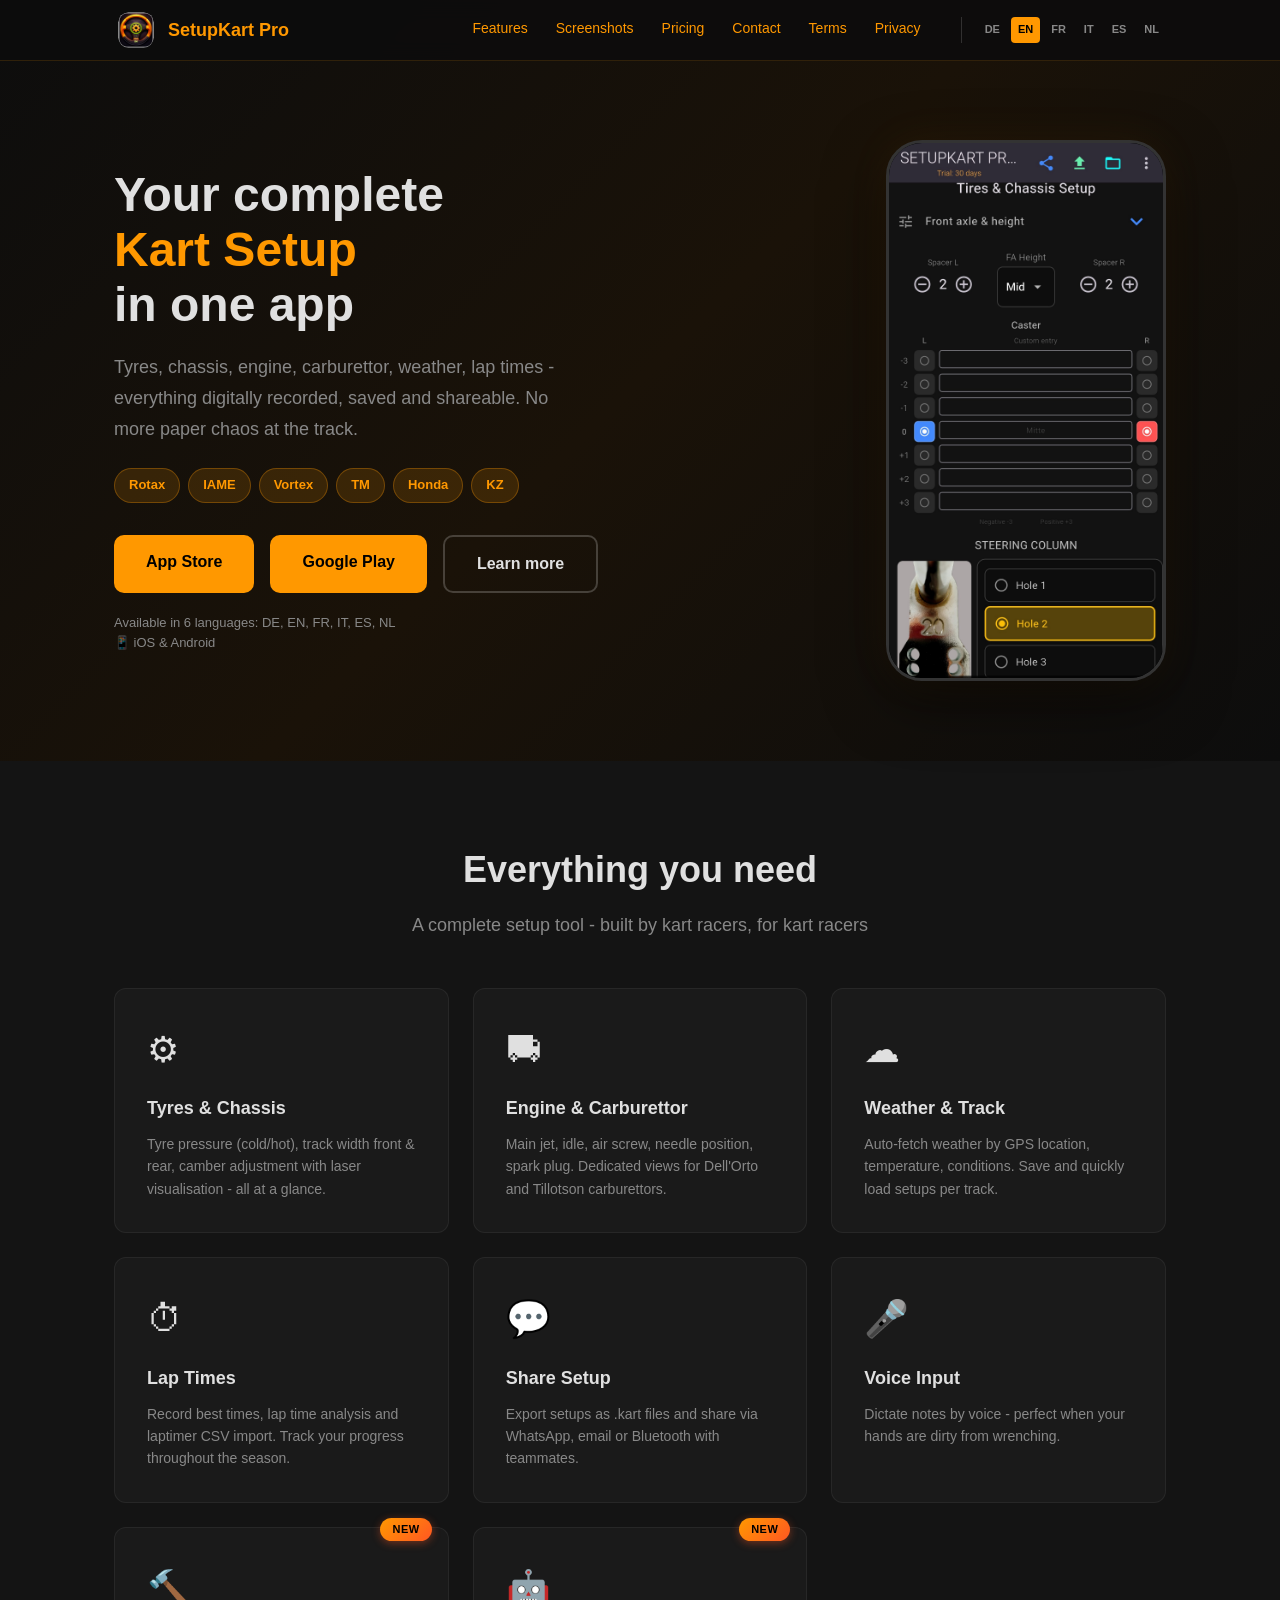
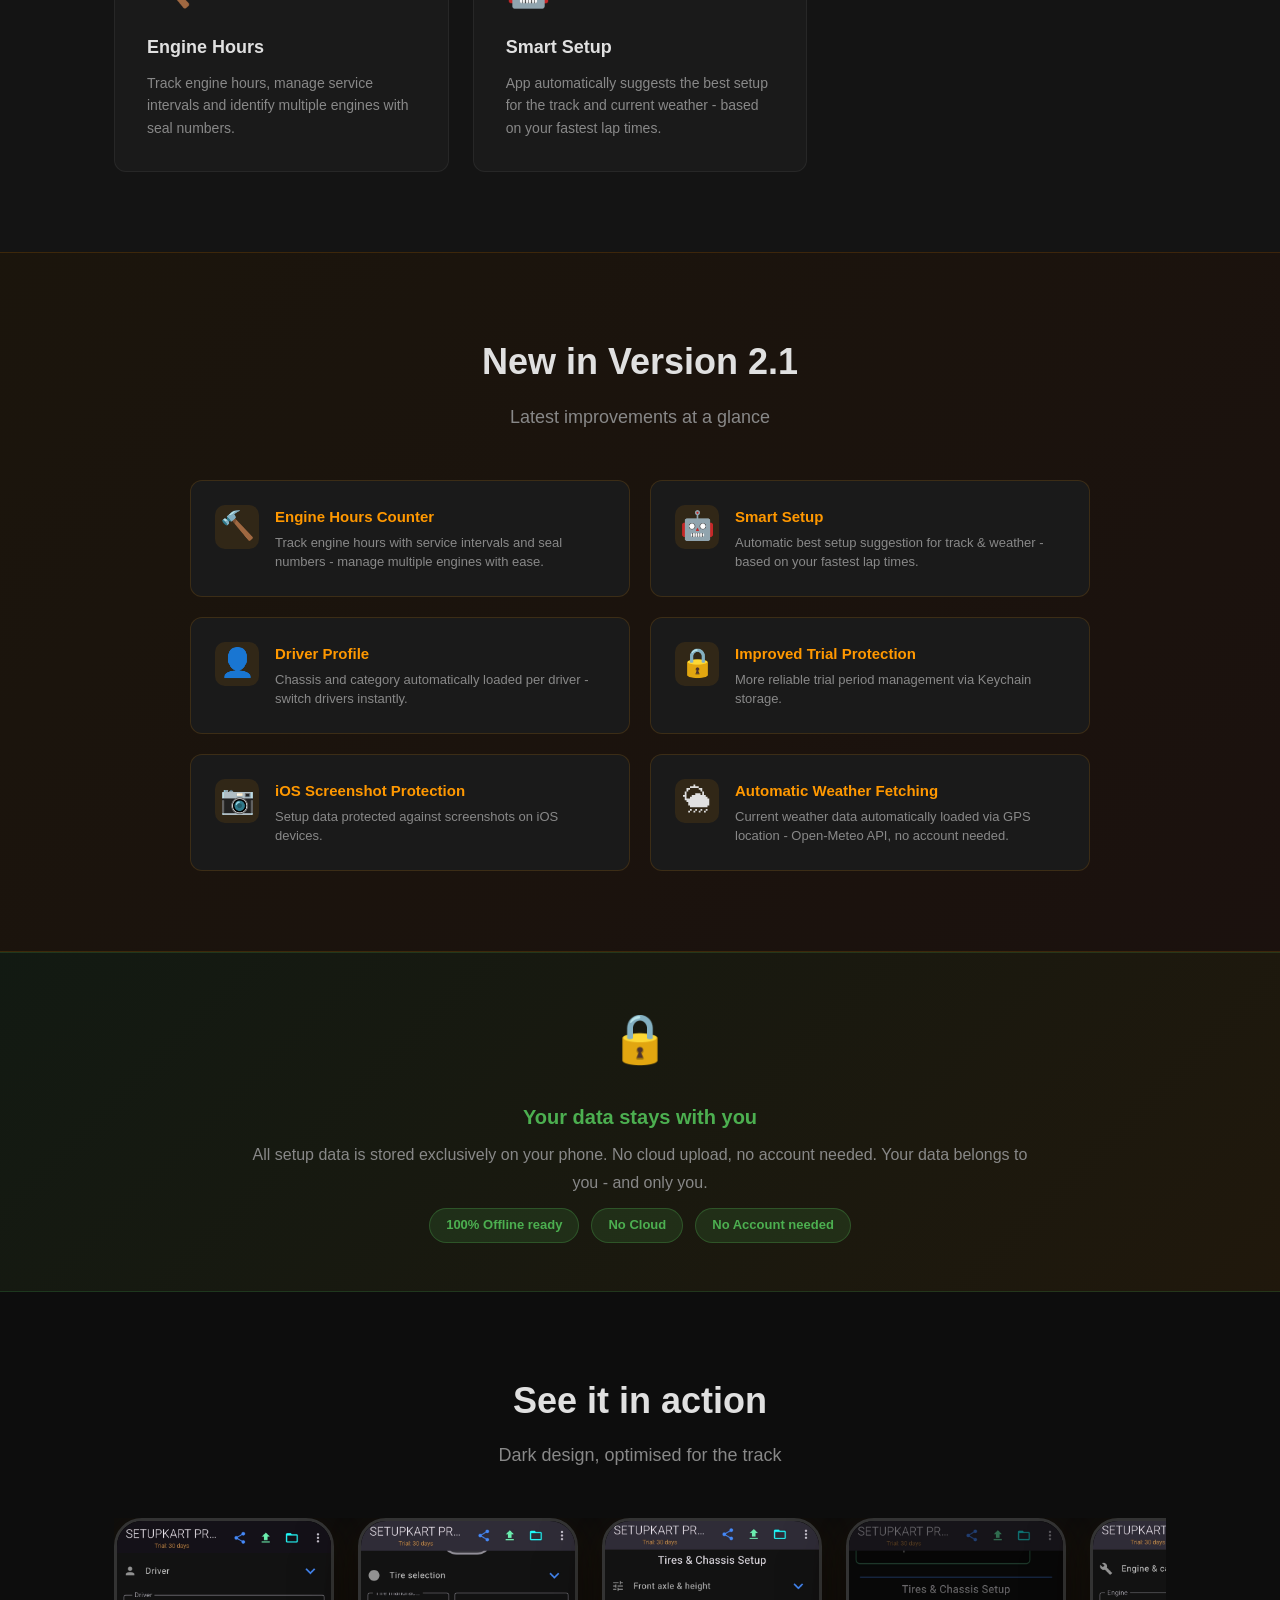
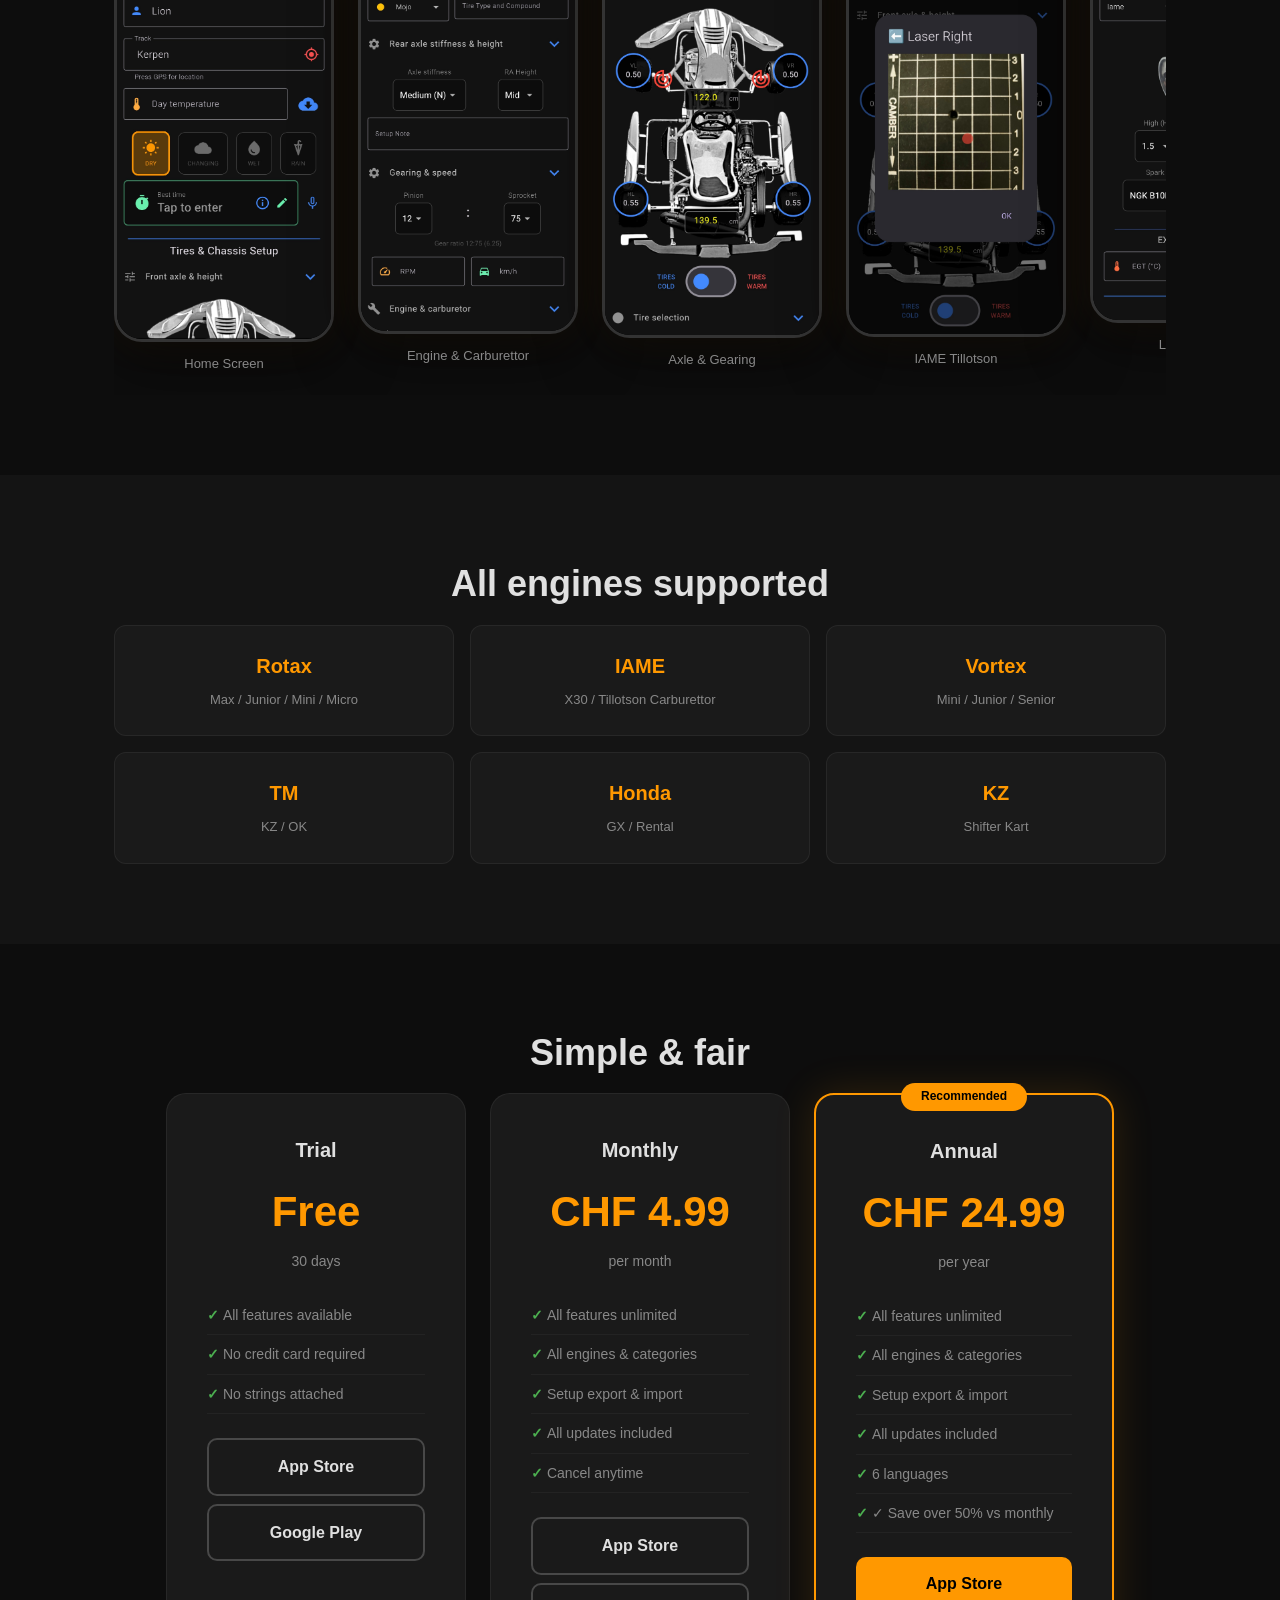
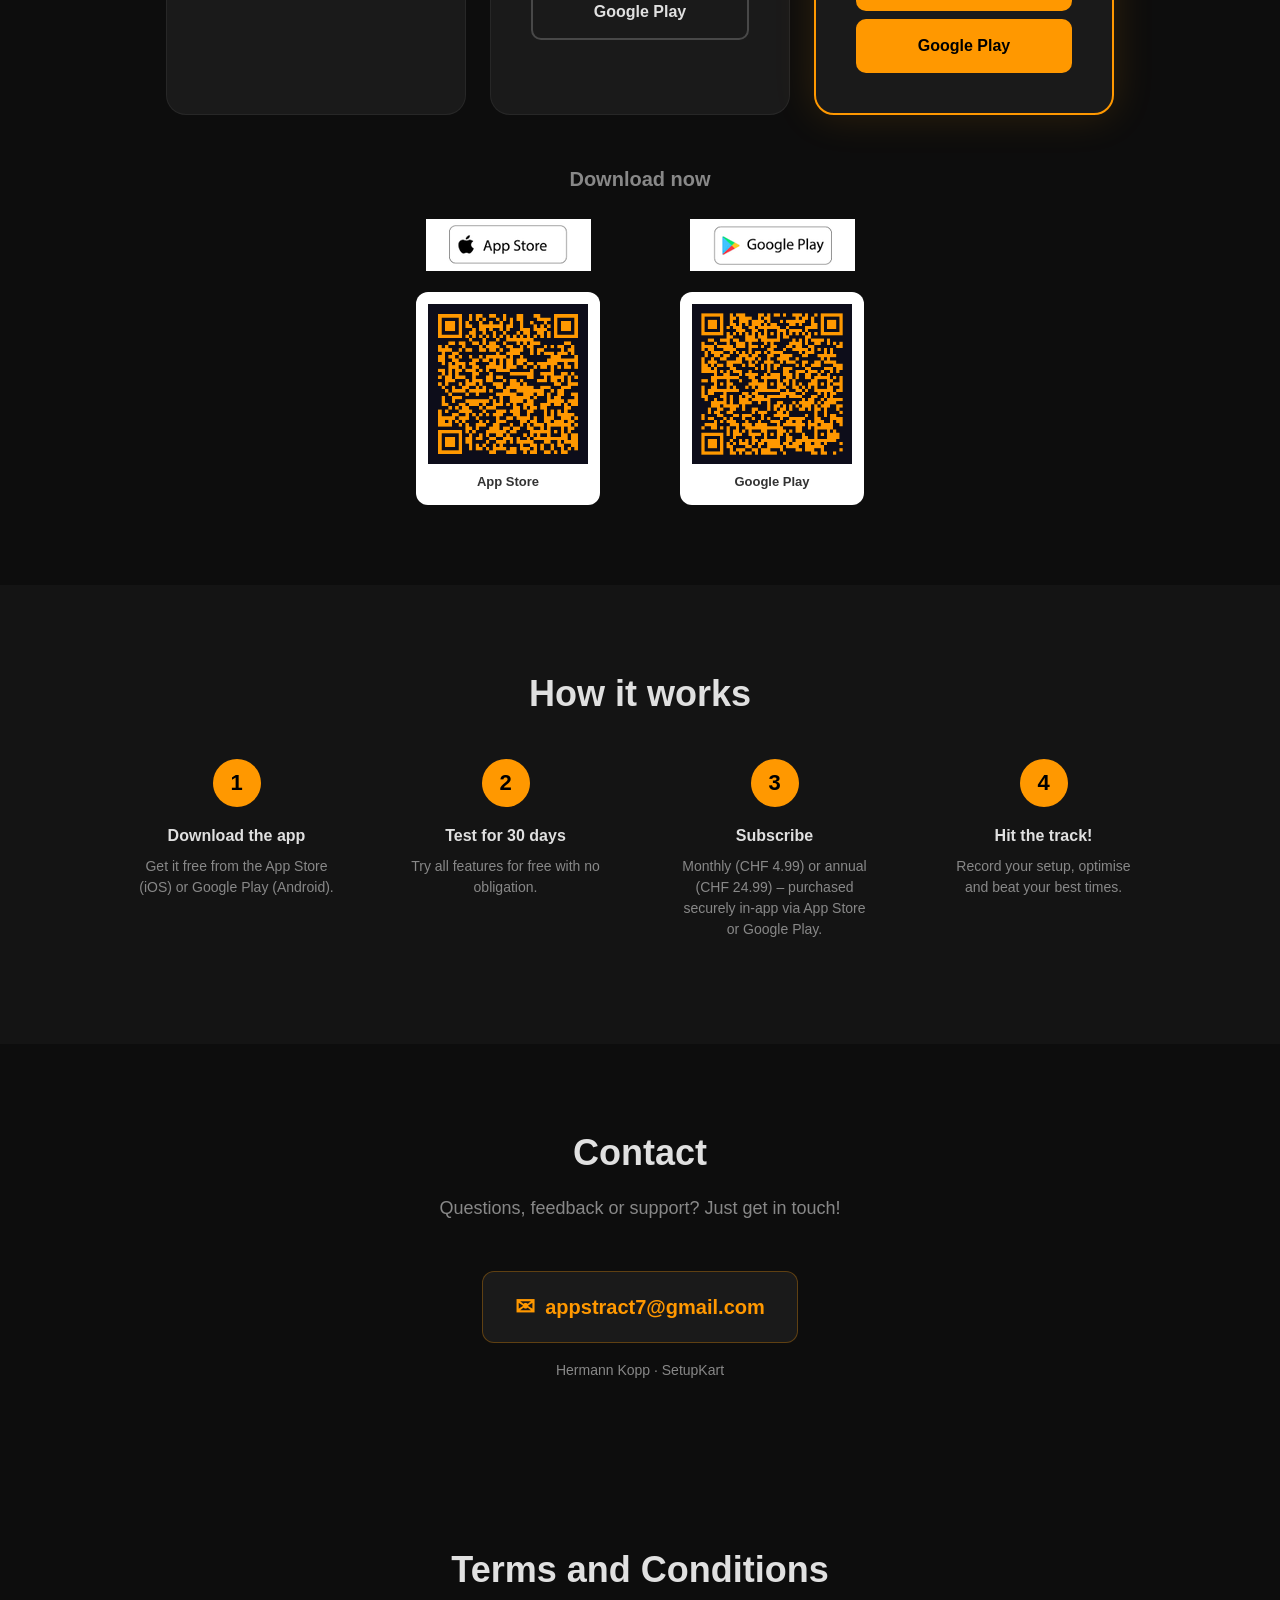
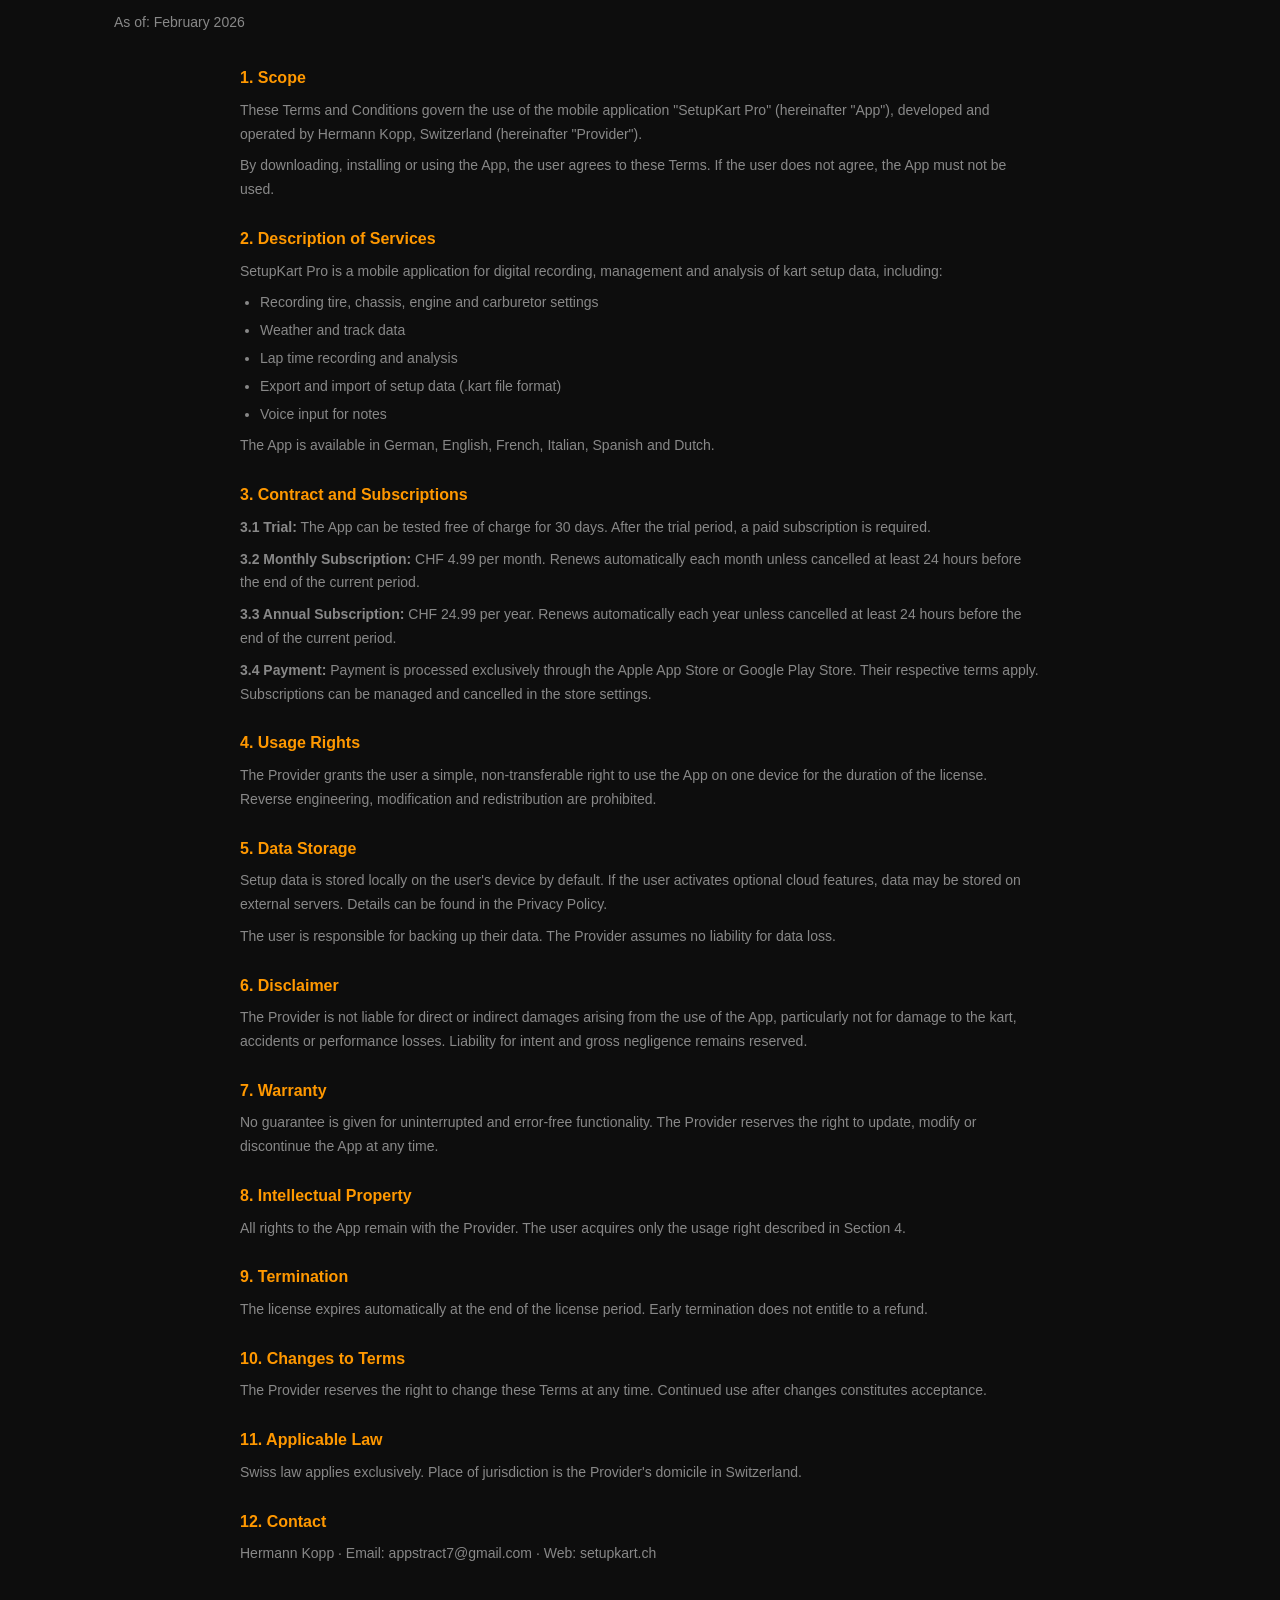
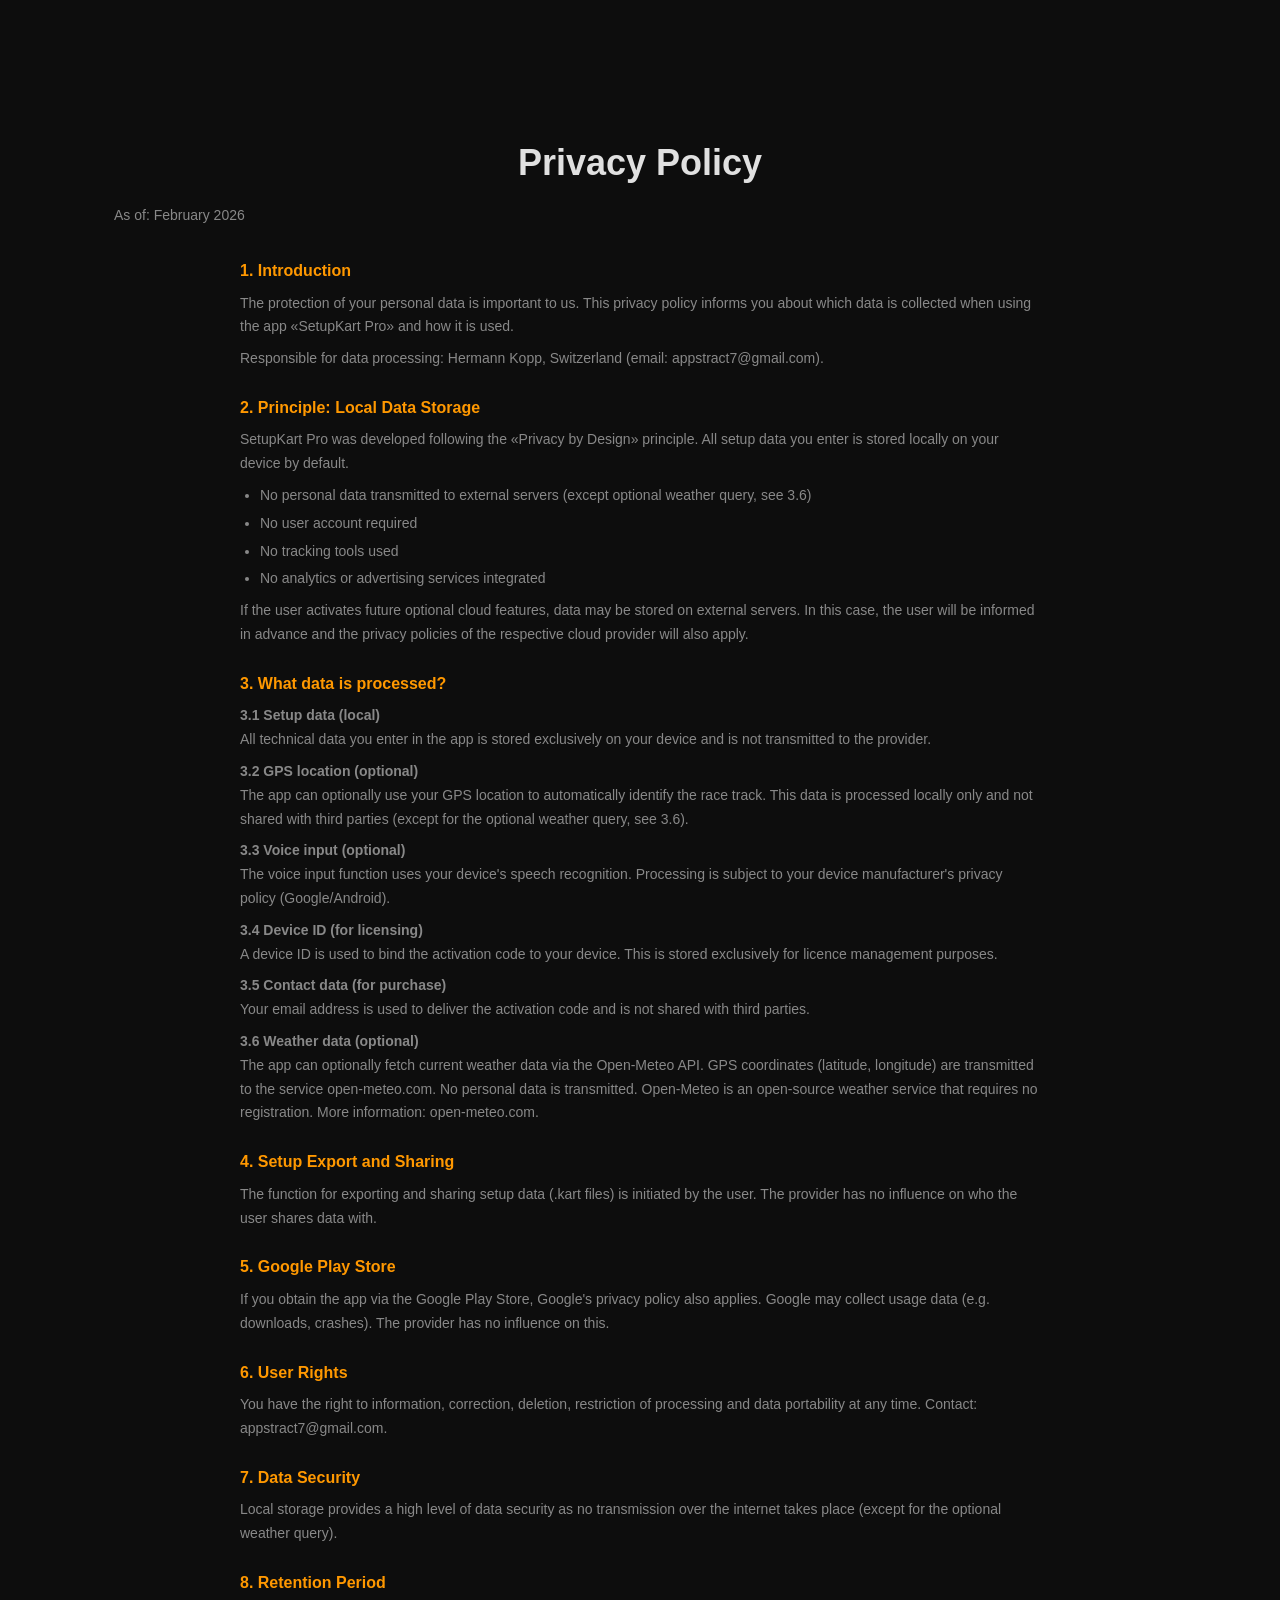
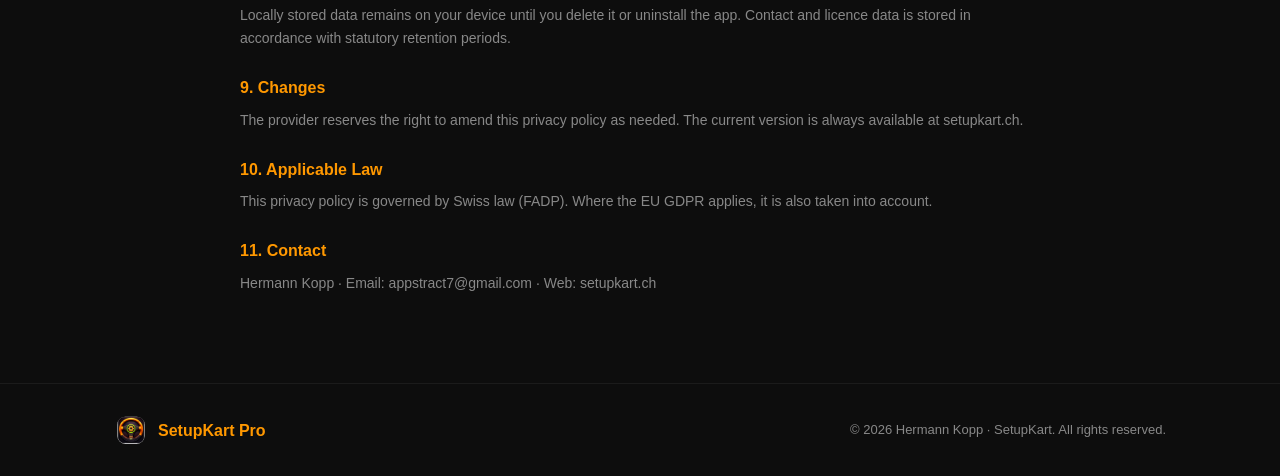
==== commit ab12c54d: "QR-Codes: weisser Hintergrund, grösser (160px), nebeneinander Co-Authored-By: Claude Sonnet 4.6 <nor" ====
--- a/index.html
+++ b/index.html
@@ -366,7 +366,7 @@
                         <img src="badge_appstore.png" alt="Laden im App Store" style="height:52px;">
                     </a>
                     <div class="qr-wrapper">
-                        <img src="qr_appstore.png" alt="App Store QR Code" style="width:110px;height:110px;">
+                        <img src="qr_appstore.png" alt="App Store QR Code" style="width:160px;height:160px;">
                         <p class="qr-label">App Store</p>
                     </div>
                 </div>
@@ -375,7 +375,7 @@
                         <img src="badge_playstore.png" alt="Jetzt bei Google Play" style="height:52px;">
                     </a>
                     <div class="qr-wrapper">
-                        <img src="qr_playstore.png" alt="Google Play QR Code" style="width:110px;height:110px;">
+                        <img src="qr_playstore.png" alt="Google Play QR Code" style="width:160px;height:160px;">
                         <p class="qr-label">Google Play</p>
                     </div>
                 </div>
--- a/style.css
+++ b/style.css
@@ -585,28 +585,37 @@
 .store-buttons {
     display: flex;
     justify-content: center;
-    gap: 64px;
-    flex-wrap: wrap;
+    align-items: flex-start;
+    gap: 80px;
+    flex-wrap: nowrap;
 }
 
 .store-item {
     display: flex;
     flex-direction: column;
     align-items: center;
-    gap: 12px;
+    gap: 14px;
 }
 
 .qr-wrapper {
     display: flex;
     flex-direction: column;
     align-items: center;
-    gap: 6px;
+    gap: 8px;
+    background: #fff;
+    border-radius: 12px;
+    padding: 12px;
+}
+
+.qr-wrapper img {
+    display: block;
 }
 
 .qr-label {
-    font-size: 12px;
-    color: var(--text-muted);
+    font-size: 13px;
+    color: #333;
     margin: 0;
+    font-weight: 600;
 }
 
 /* --- How it Works --- */
@@ -935,8 +944,7 @@
     }
 
     .store-buttons {
-        flex-direction: column;
-        align-items: center;
+        flex-wrap: wrap;
         gap: 32px;
     }
 
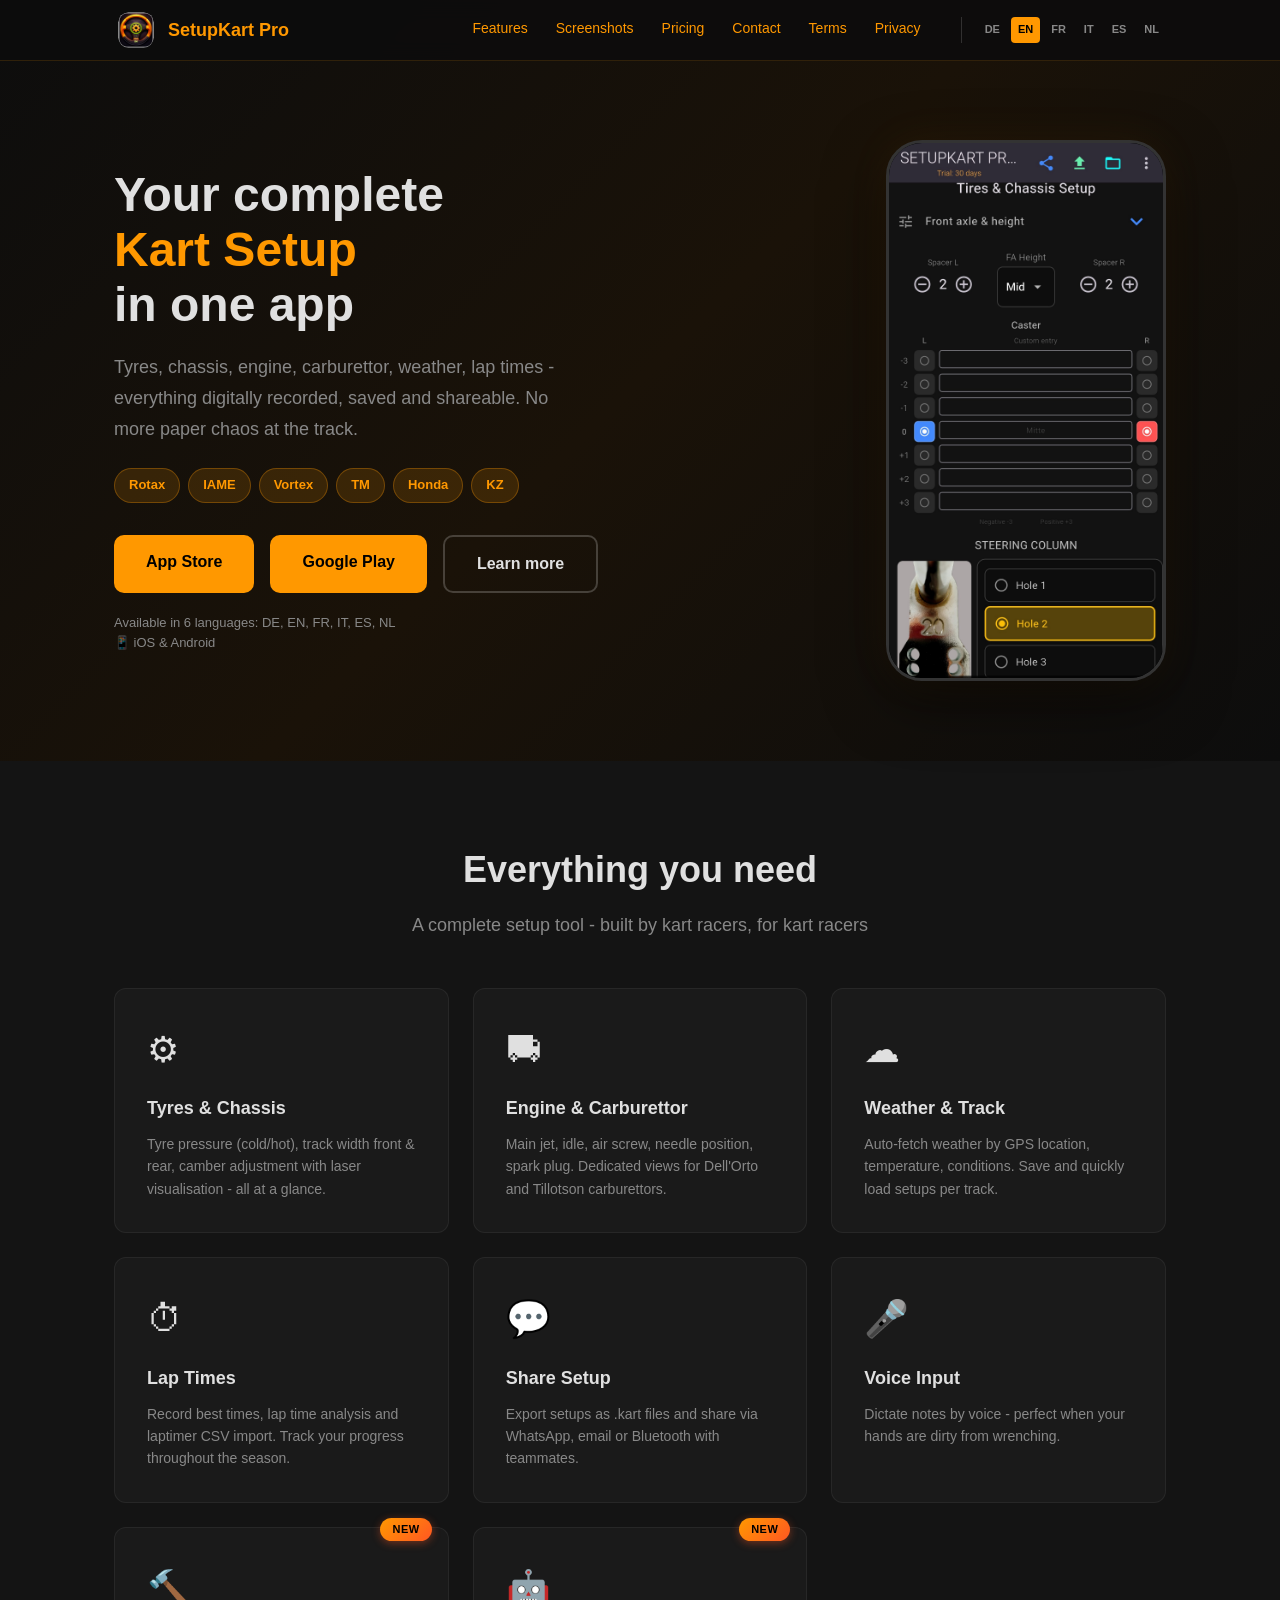
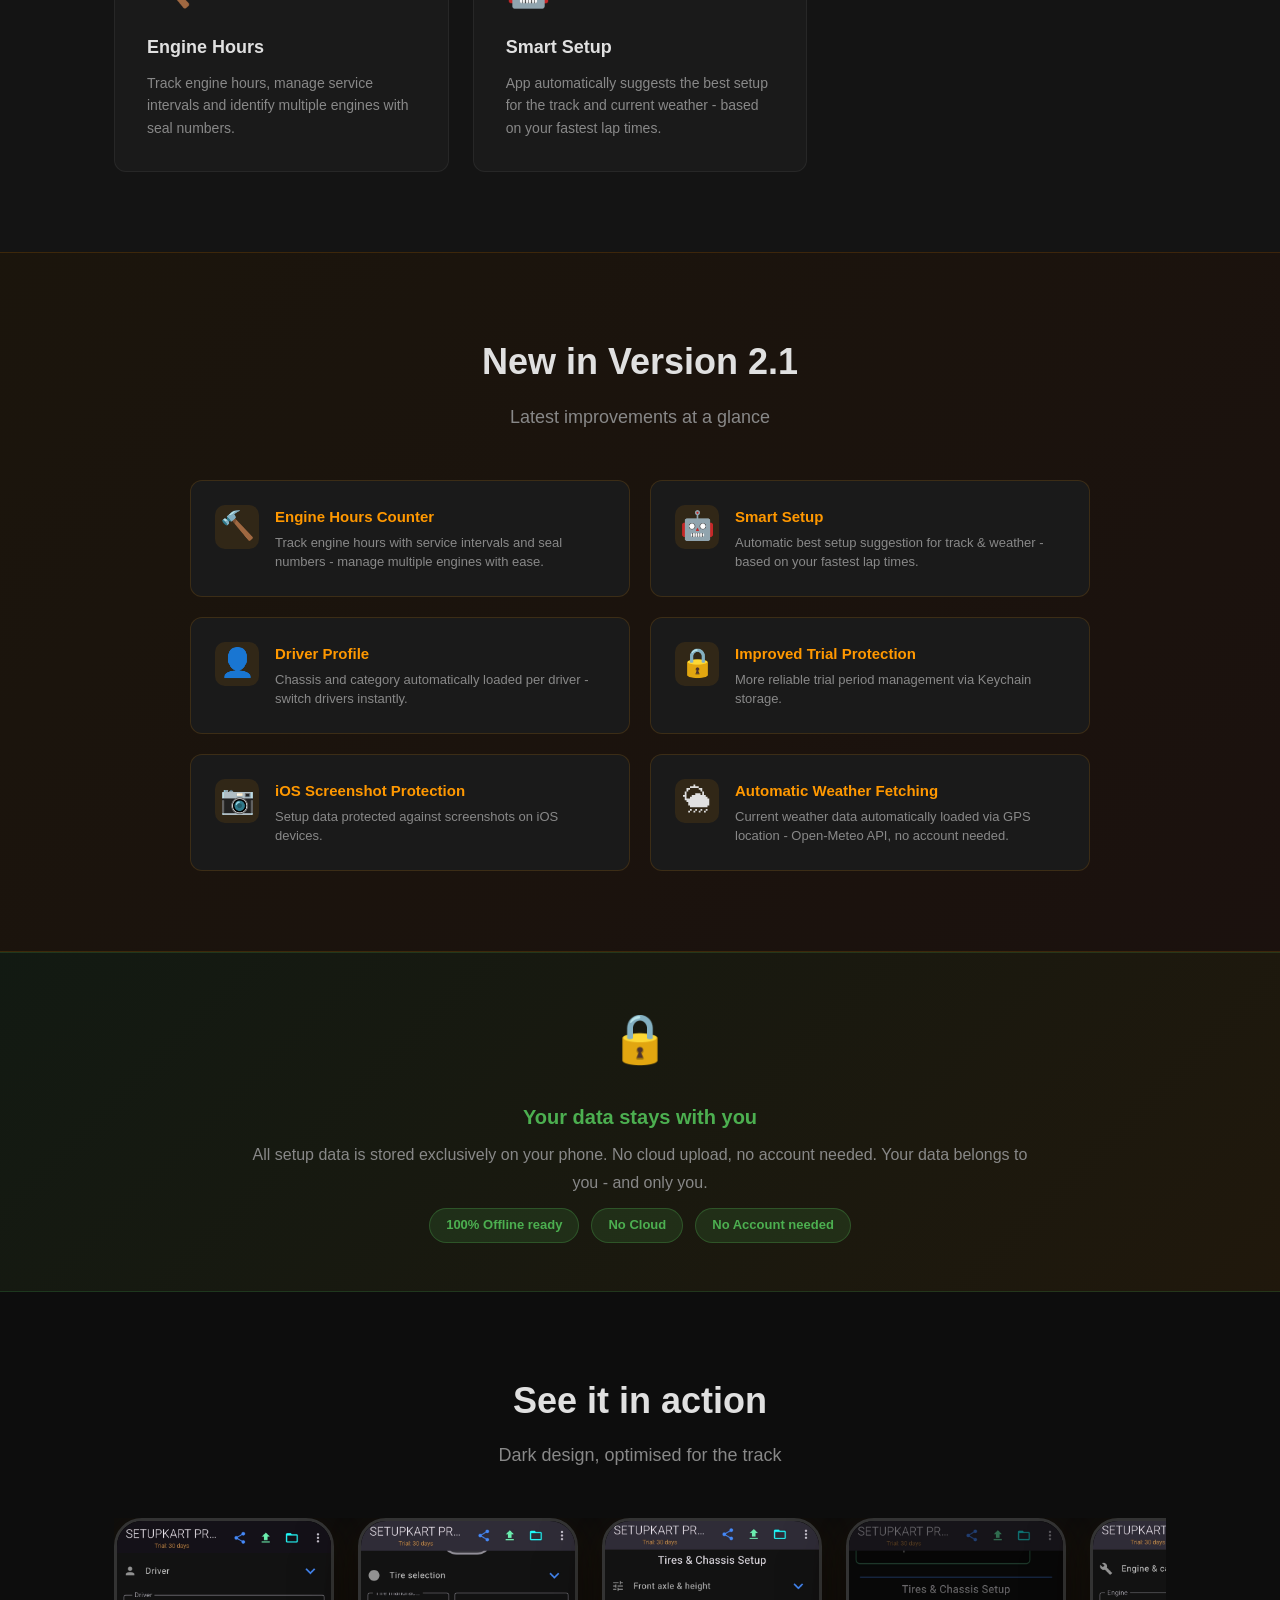
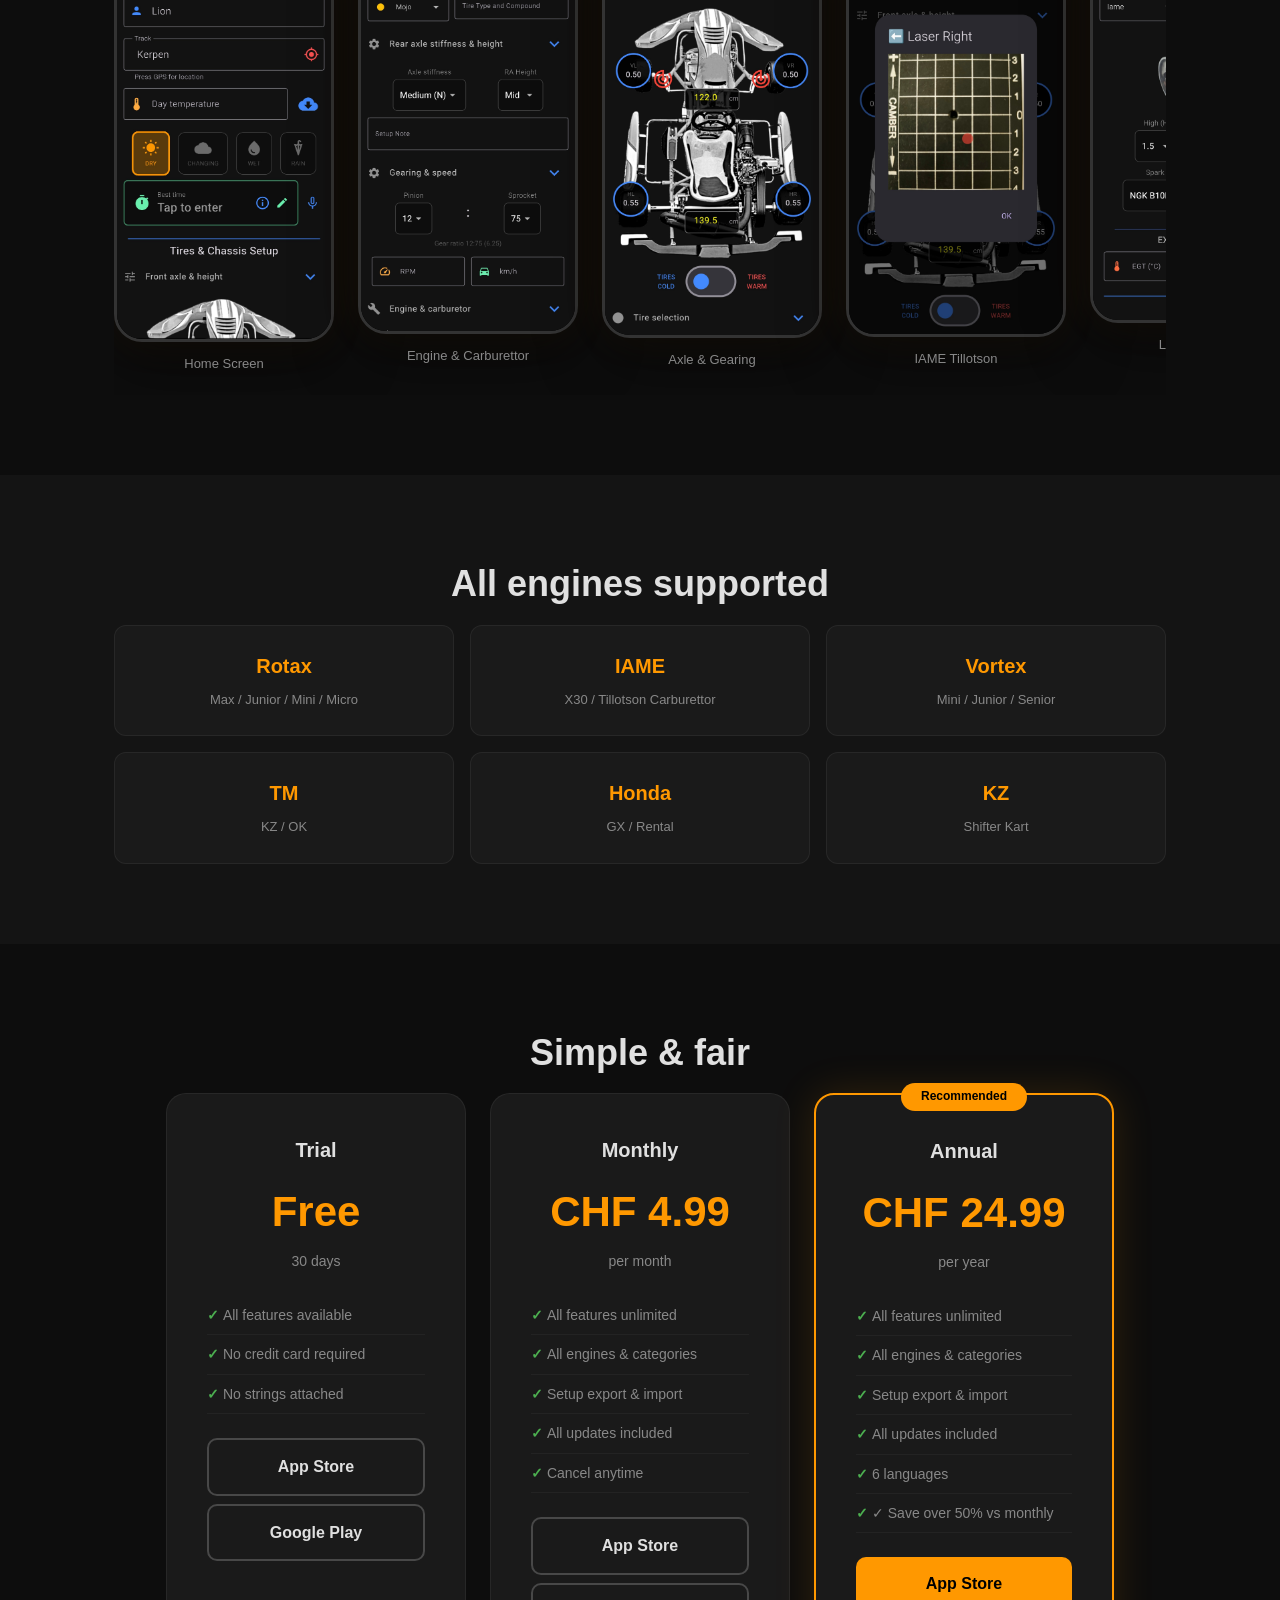
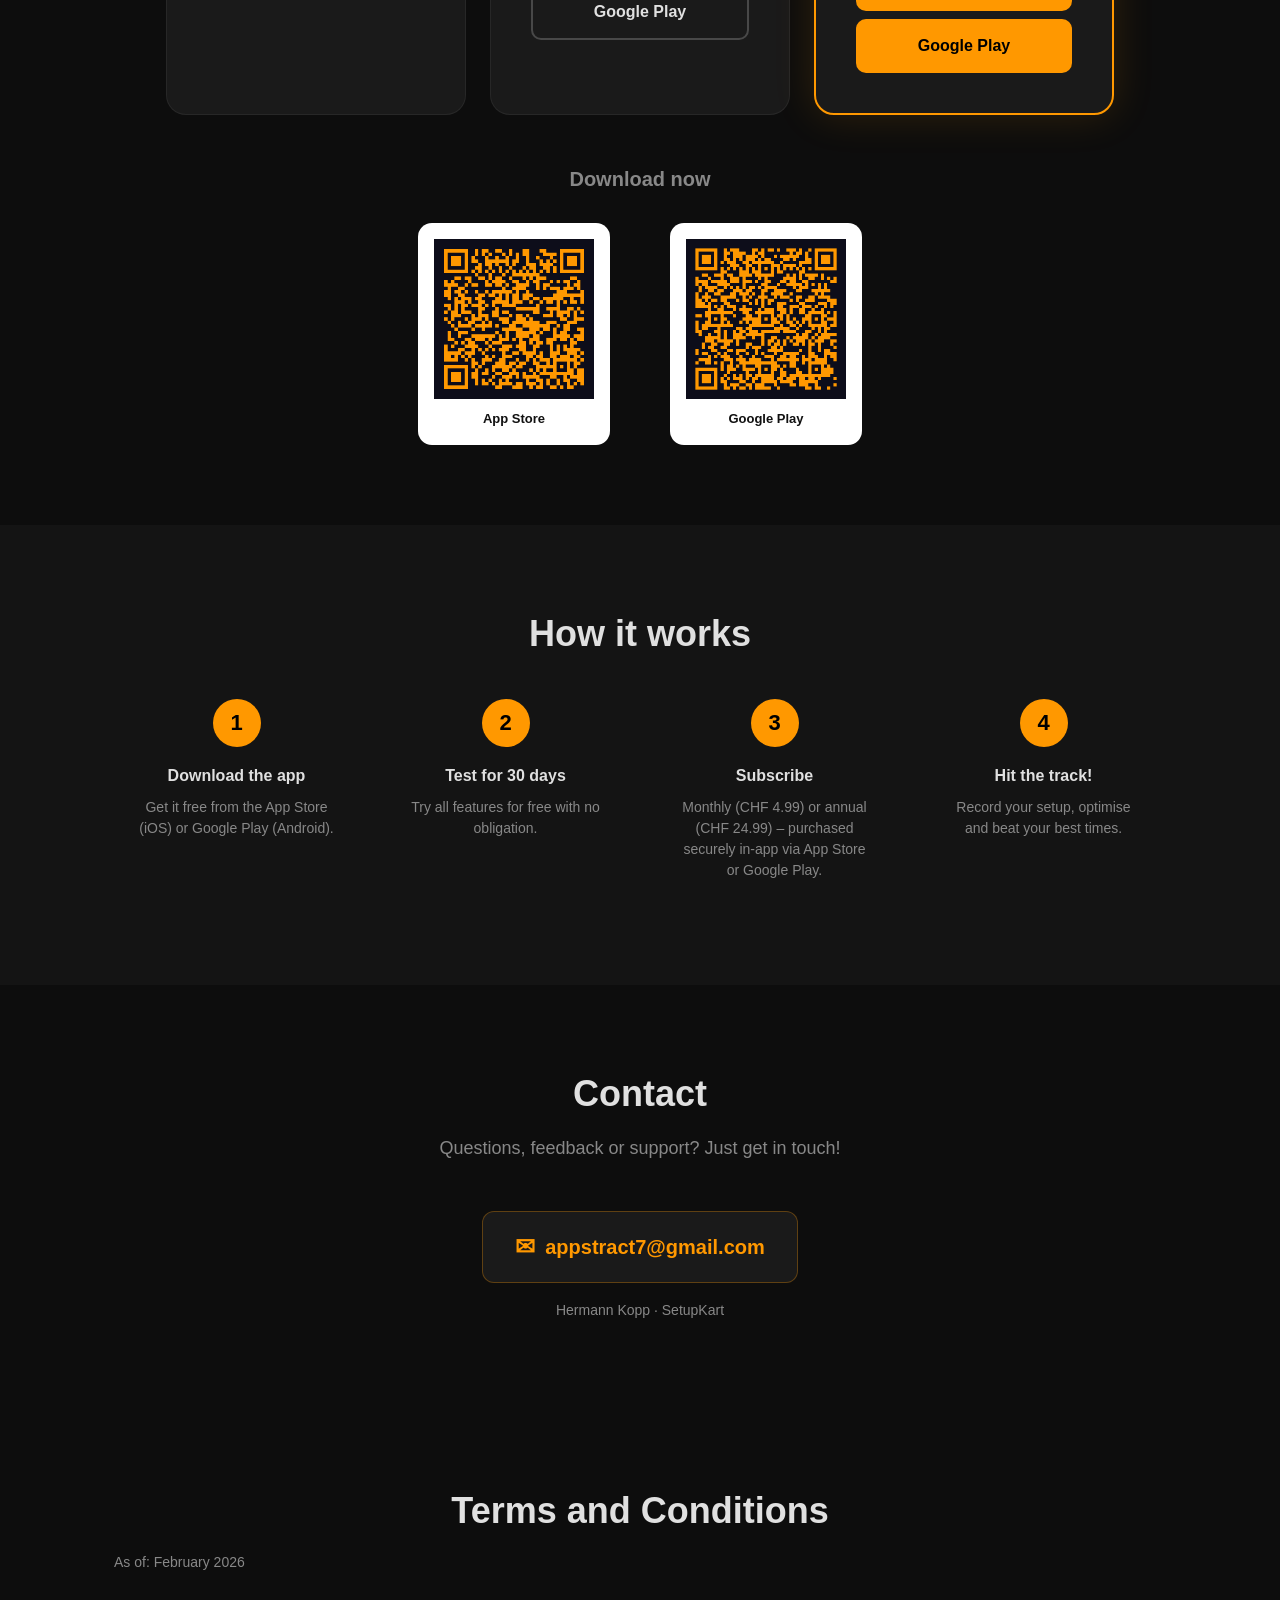
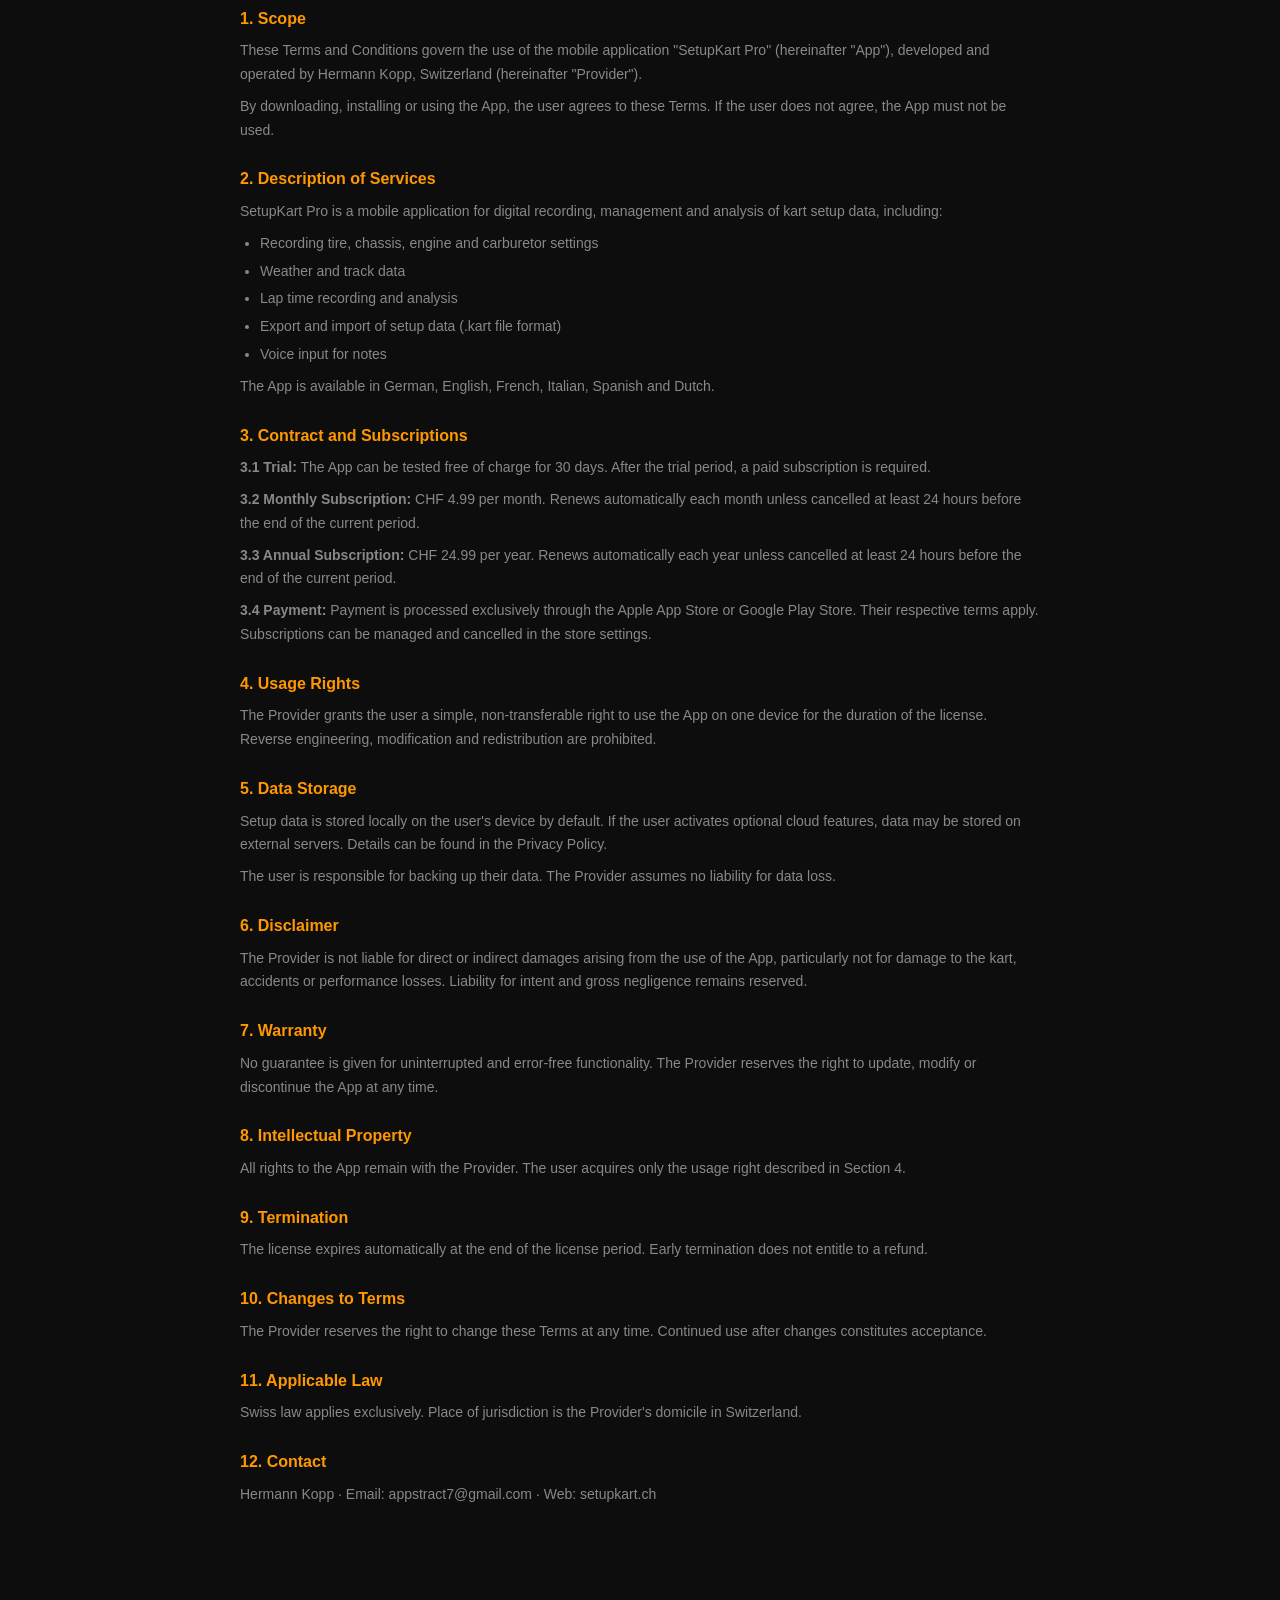
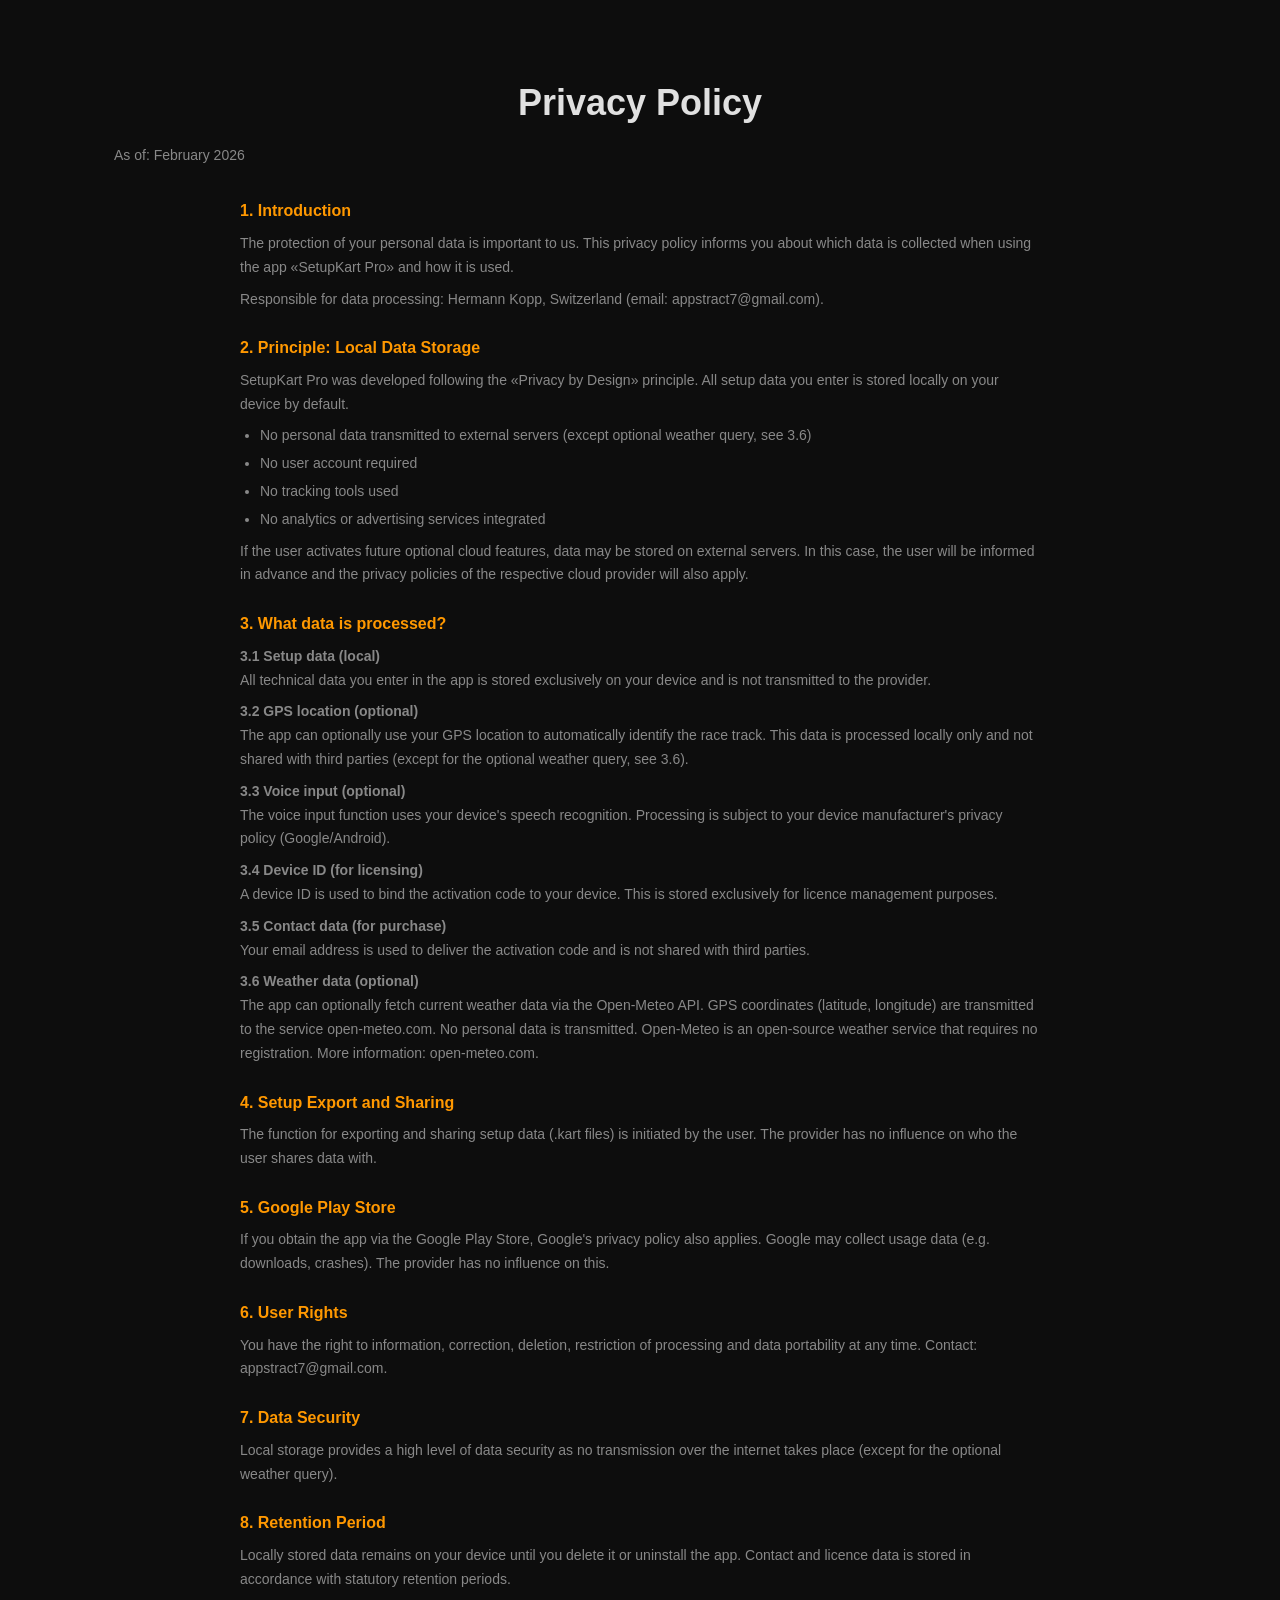
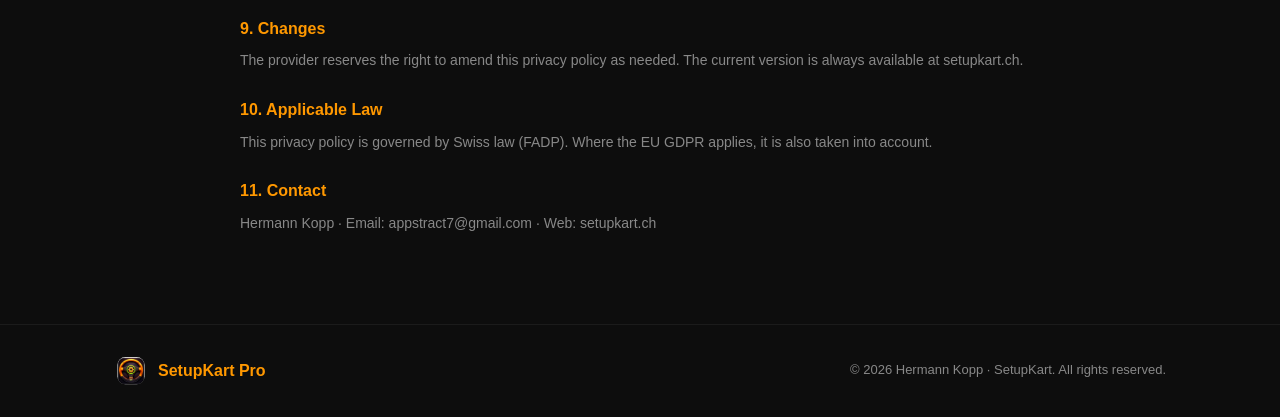
==== commit b4ae5699: "QR-Codes: einfache Reihe nebeneinander, weiss, ohne Badges Co-Authored-By: Claude Sonnet 4.6 <norepl" ====
--- a/index.html
+++ b/index.html
@@ -360,25 +360,13 @@
 
         <div class="store-download">
             <h3>Jetzt herunterladen</h3>
-            <div class="store-buttons">
-                <div class="store-item">
-                    <a href="https://apps.apple.com/app/setupkart-pro/id6761076873" target="_blank">
-                        <img src="badge_appstore.png" alt="Laden im App Store" style="height:52px;">
-                    </a>
-                    <div class="qr-wrapper">
-                        <img src="qr_appstore.png" alt="App Store QR Code" style="width:160px;height:160px;">
-                        <p class="qr-label">App Store</p>
-                    </div>
-                </div>
-                <div class="store-item">
-                    <a href="https://play.google.com/store/apps/details?id=com.kartsetup.pro" target="_blank">
-                        <img src="badge_playstore.png" alt="Jetzt bei Google Play" style="height:52px;">
-                    </a>
-                    <div class="qr-wrapper">
-                        <img src="qr_playstore.png" alt="Google Play QR Code" style="width:160px;height:160px;">
-                        <p class="qr-label">Google Play</p>
-                    </div>
-                </div>
+            <div class="qr-row">
+                <a href="https://apps.apple.com/app/setupkart-pro/id6761076873" target="_blank">
+                    <div class="qr-box"><img src="qr_appstore.png" alt="App Store QR"><p>App Store</p></div>
+                </a>
+                <a href="https://play.google.com/store/apps/details?id=com.kartsetup.pro" target="_blank">
+                    <div class="qr-box"><img src="qr_playstore.png" alt="Google Play QR"><p>Google Play</p></div>
+                </a>
             </div>
         </div>
     </div>
--- a/style.css
+++ b/style.css
@@ -578,44 +578,39 @@
 
 .store-download h3 {
     font-size: 20px;
-    margin-bottom: 24px;
-    color: var(--text-muted);
-}
-
-.store-buttons {
-    display: flex;
+    margin-bottom: 28px;
+    color: var(--text-muted);
+}
+
+.qr-row {
+    display: flex;
+    flex-direction: row;
     justify-content: center;
     align-items: flex-start;
-    gap: 80px;
-    flex-wrap: nowrap;
-}
-
-.store-item {
+    gap: 60px;
+}
+
+.qr-box {
     display: flex;
     flex-direction: column;
     align-items: center;
-    gap: 14px;
-}
-
-.qr-wrapper {
-    display: flex;
-    flex-direction: column;
-    align-items: center;
-    gap: 8px;
-    background: #fff;
-    border-radius: 12px;
-    padding: 12px;
-}
-
-.qr-wrapper img {
+    gap: 10px;
+    background: #ffffff;
+    border-radius: 14px;
+    padding: 16px;
+}
+
+.qr-box img {
     display: block;
-}
-
-.qr-label {
+    width: 160px;
+    height: 160px;
+}
+
+.qr-box p {
+    margin: 0;
     font-size: 13px;
-    color: #333;
-    margin: 0;
-    font-weight: 600;
+    font-weight: 700;
+    color: #111;
 }
 
 /* --- How it Works --- */
@@ -943,9 +938,8 @@
         max-width: 340px;
     }
 
-    .store-buttons {
-        flex-wrap: wrap;
-        gap: 32px;
+    .qr-row {
+        gap: 24px;
     }
 
     .steps {
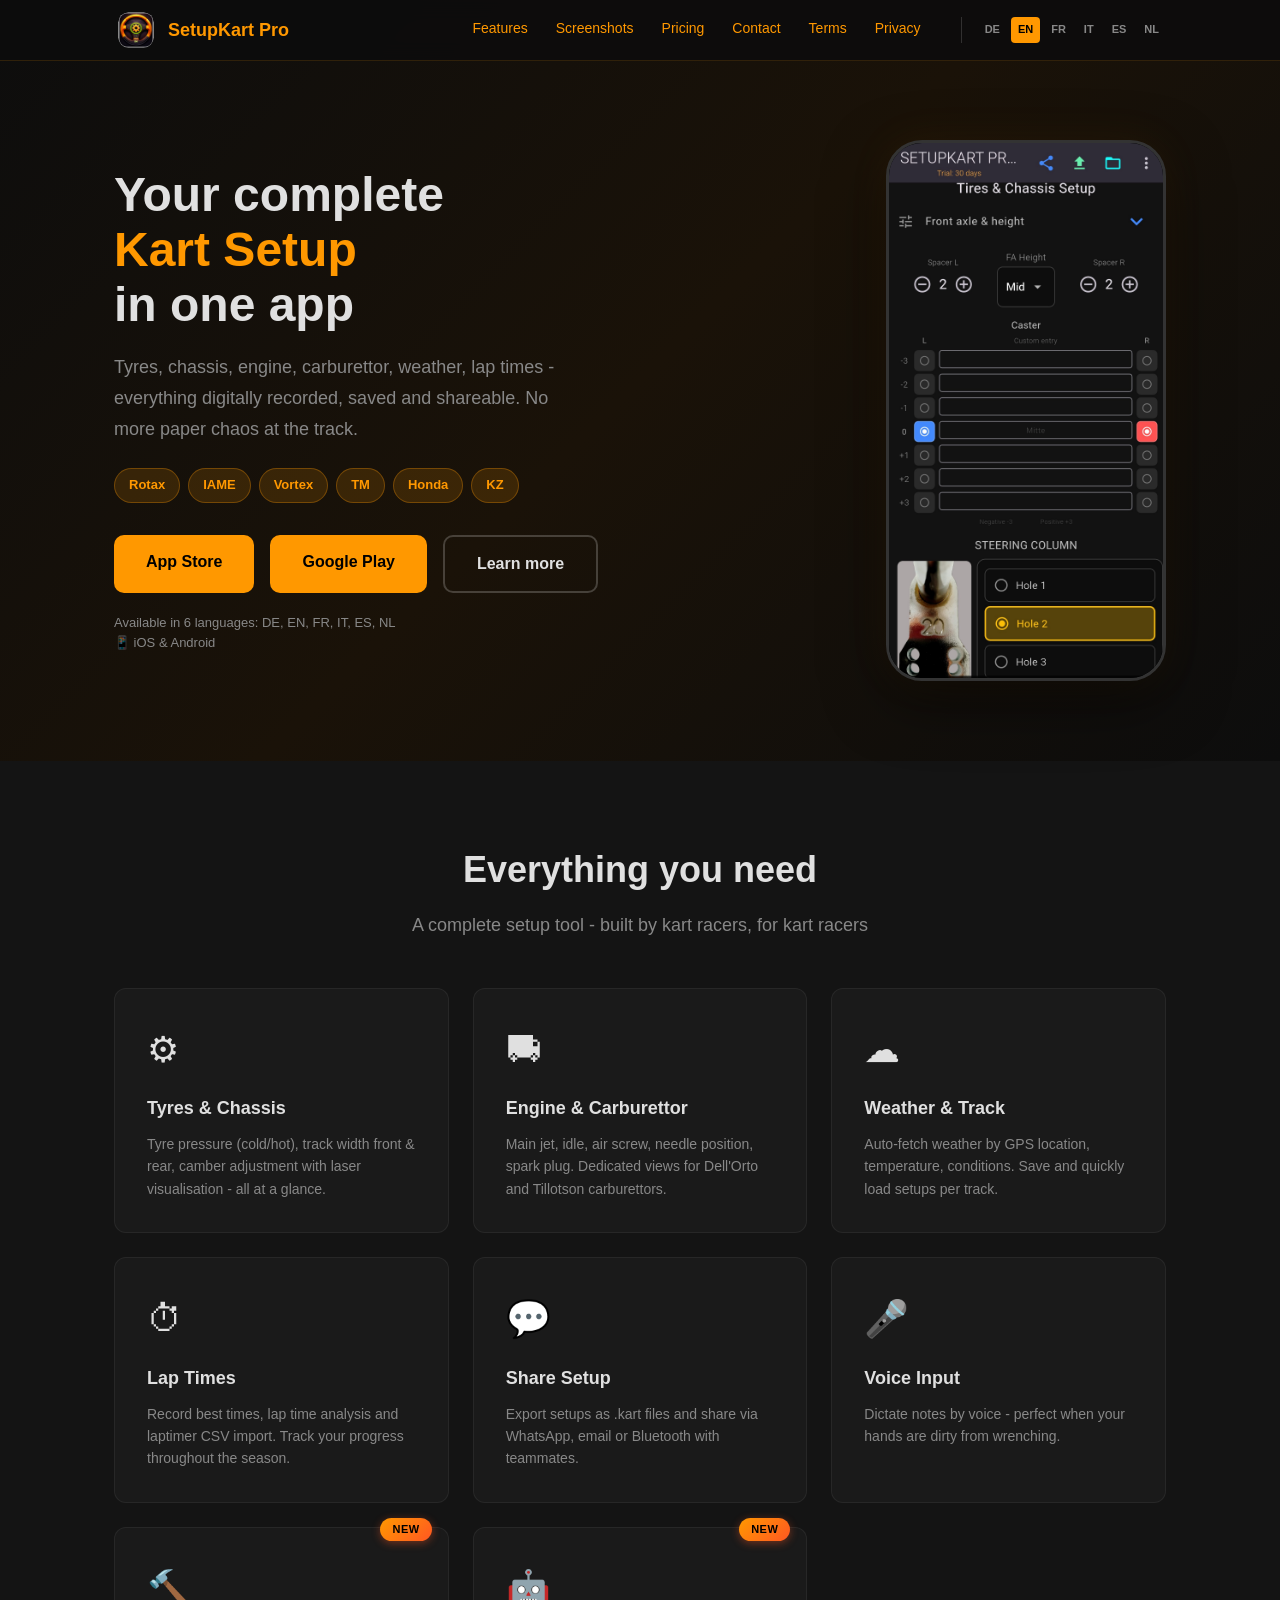
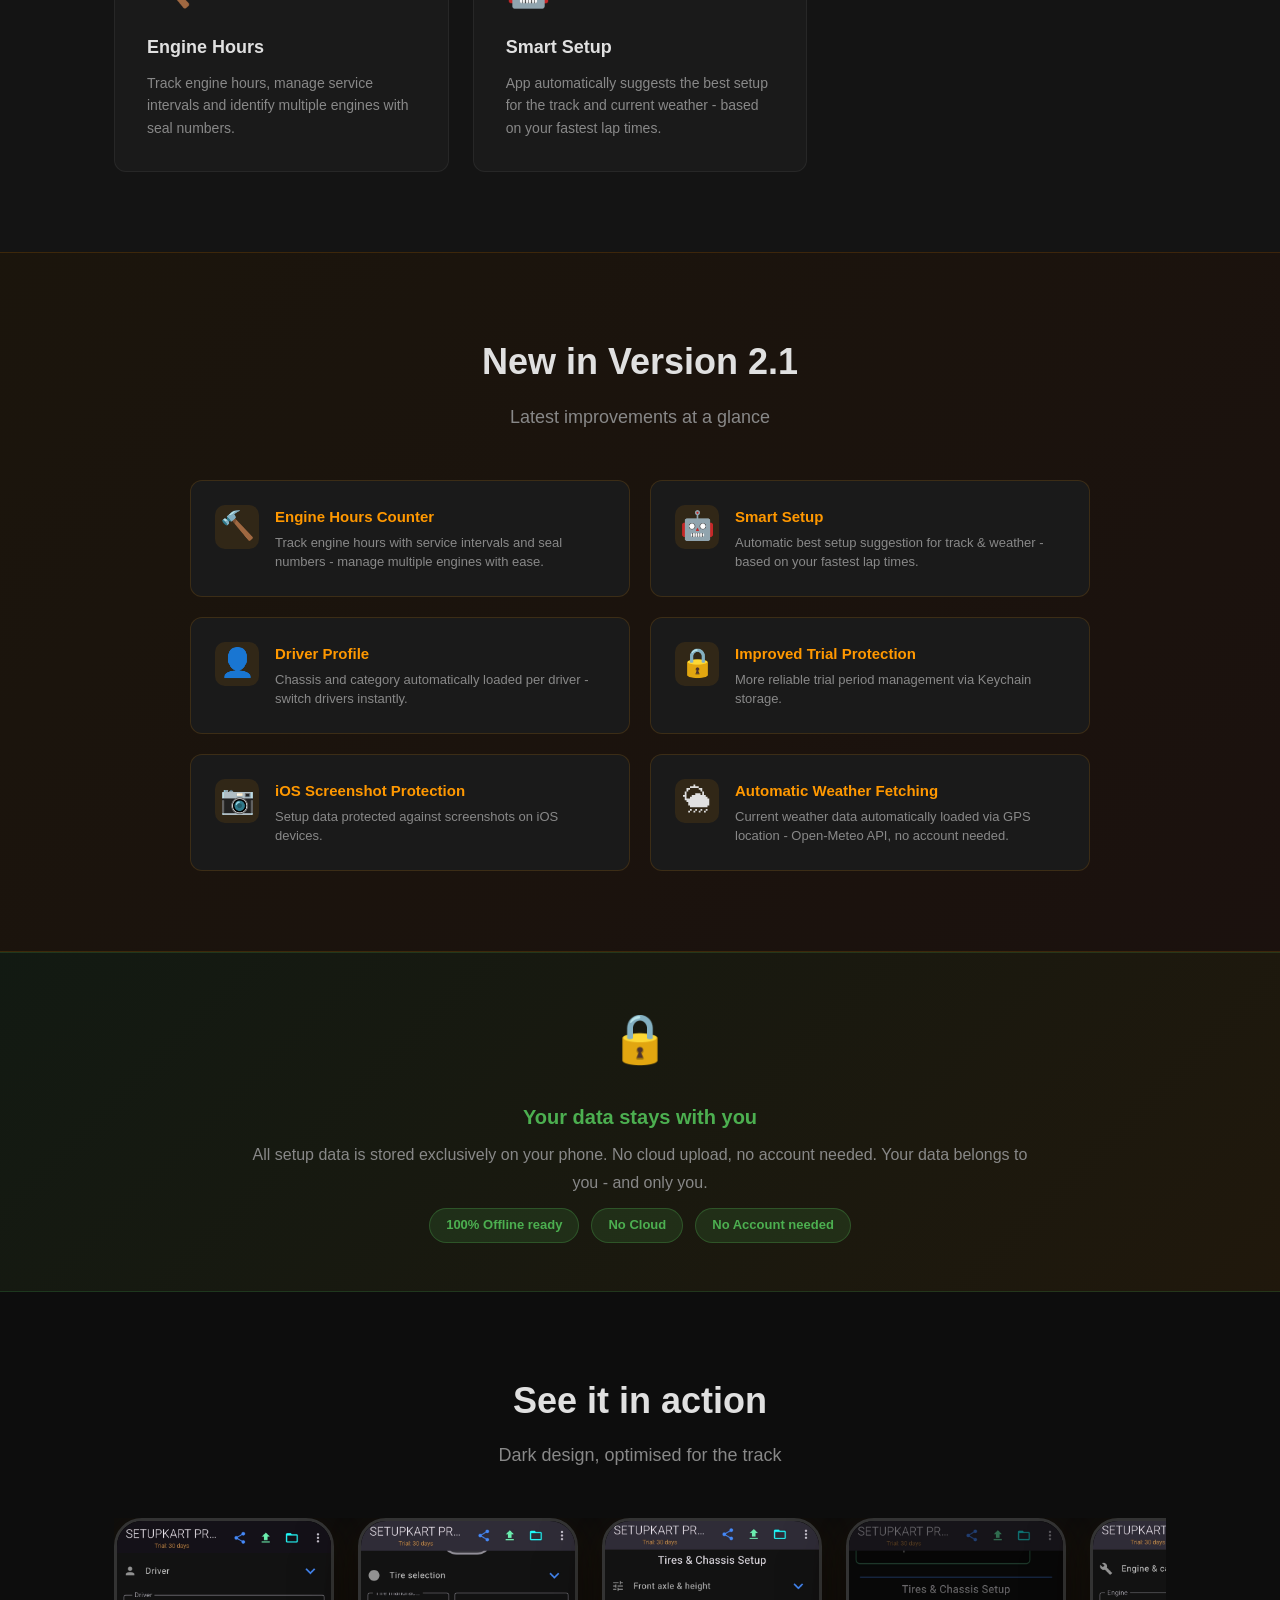
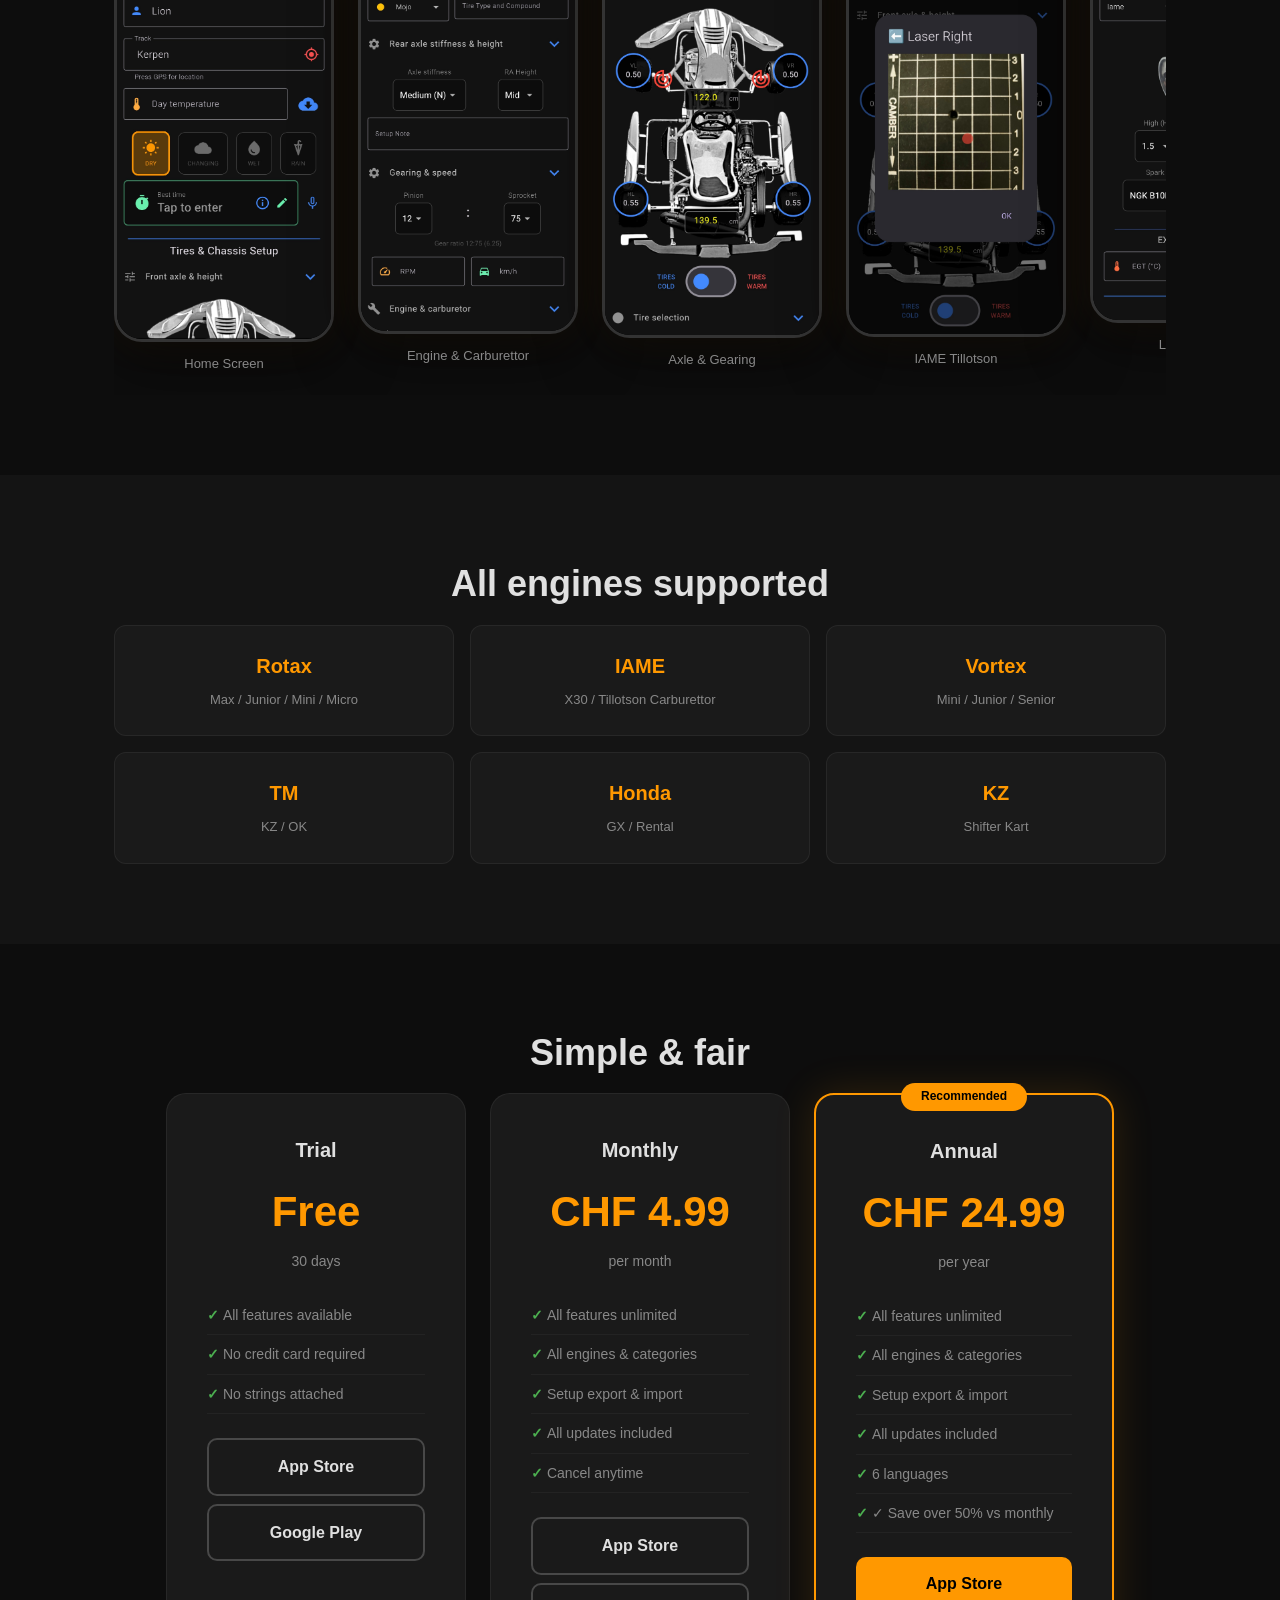
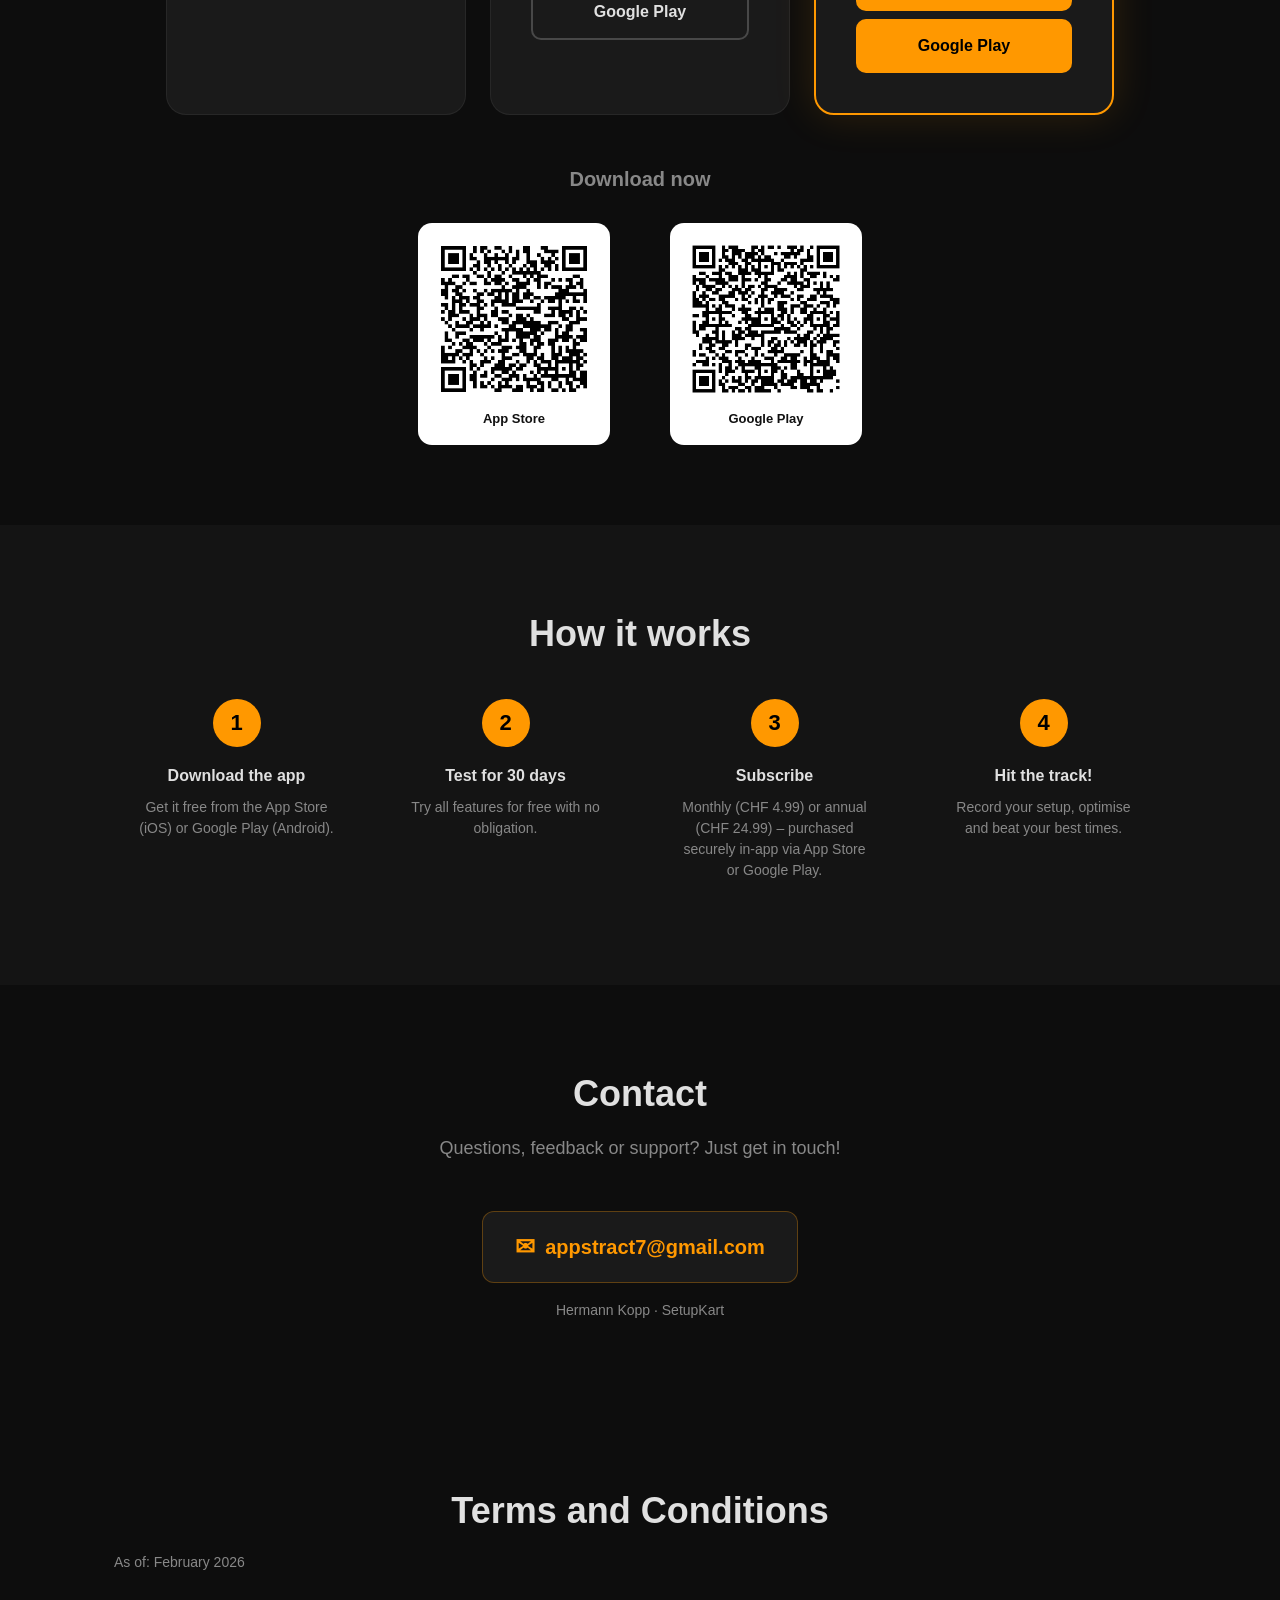
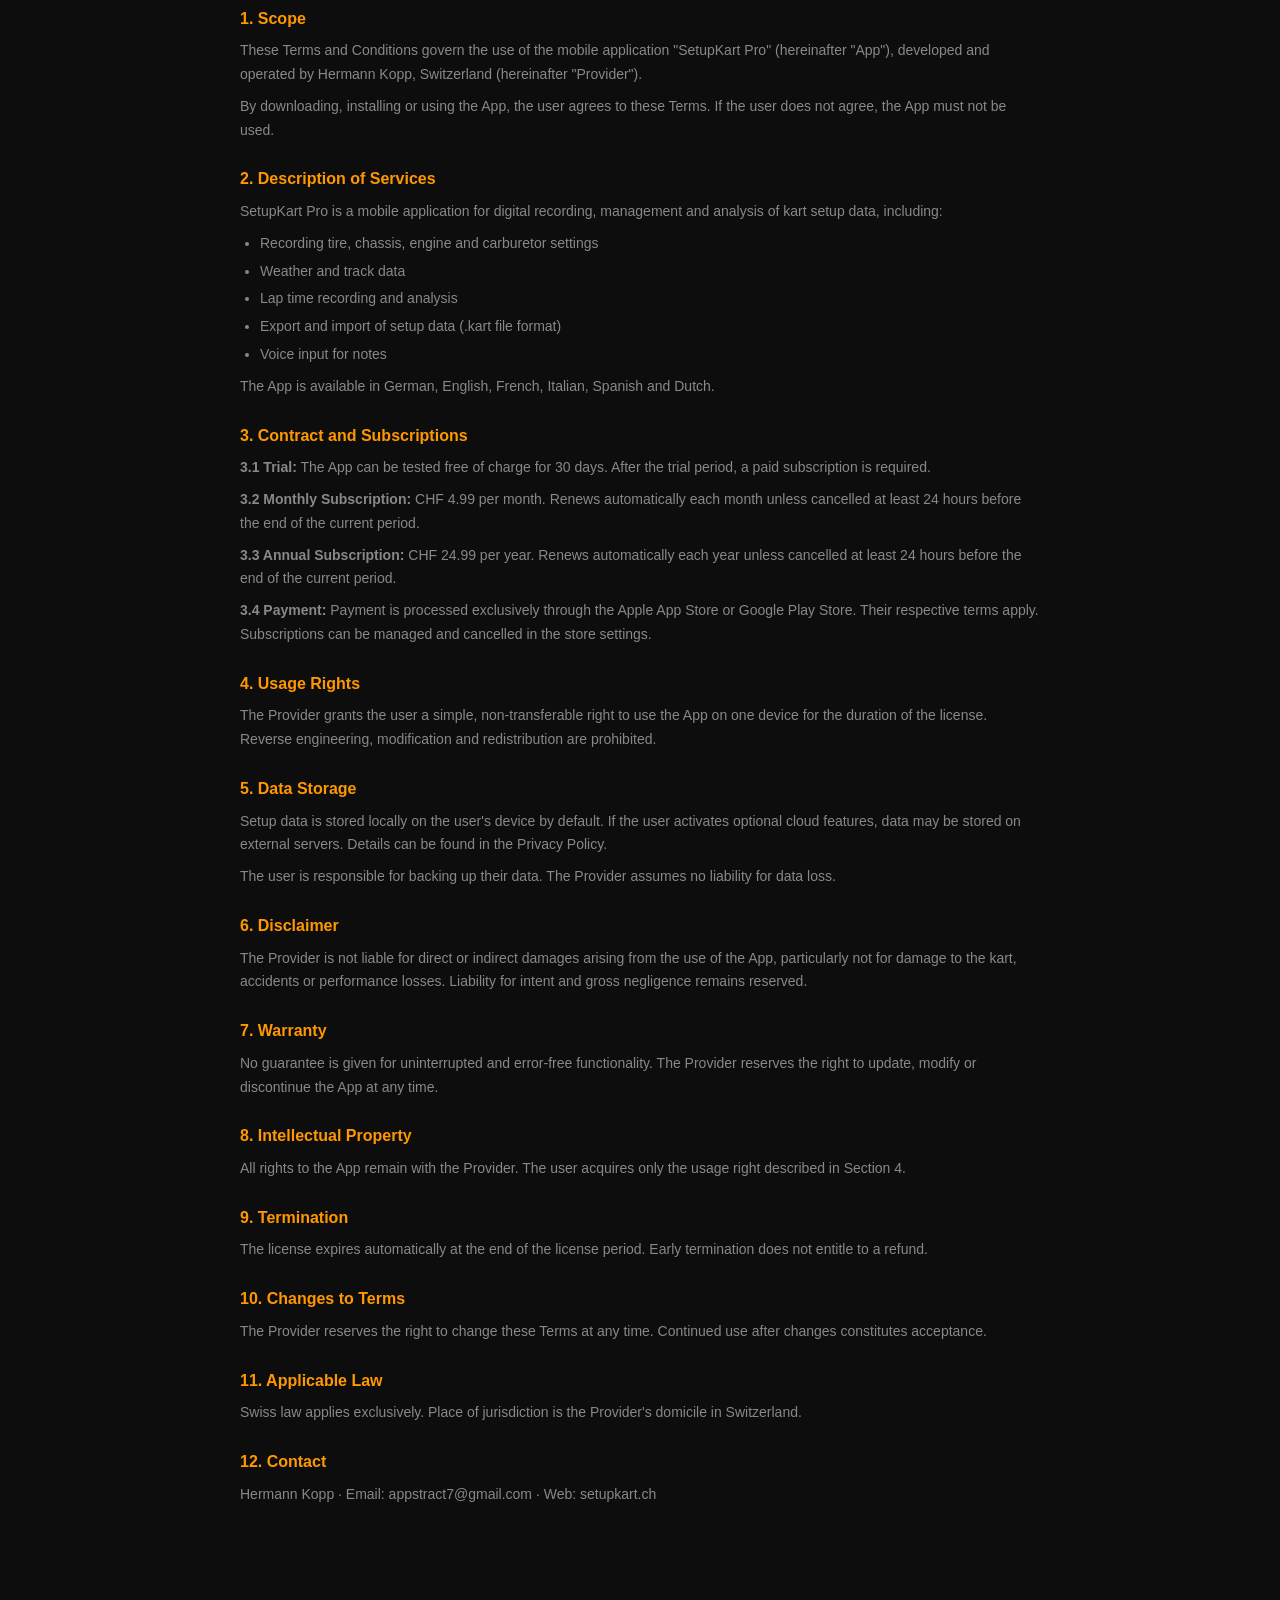
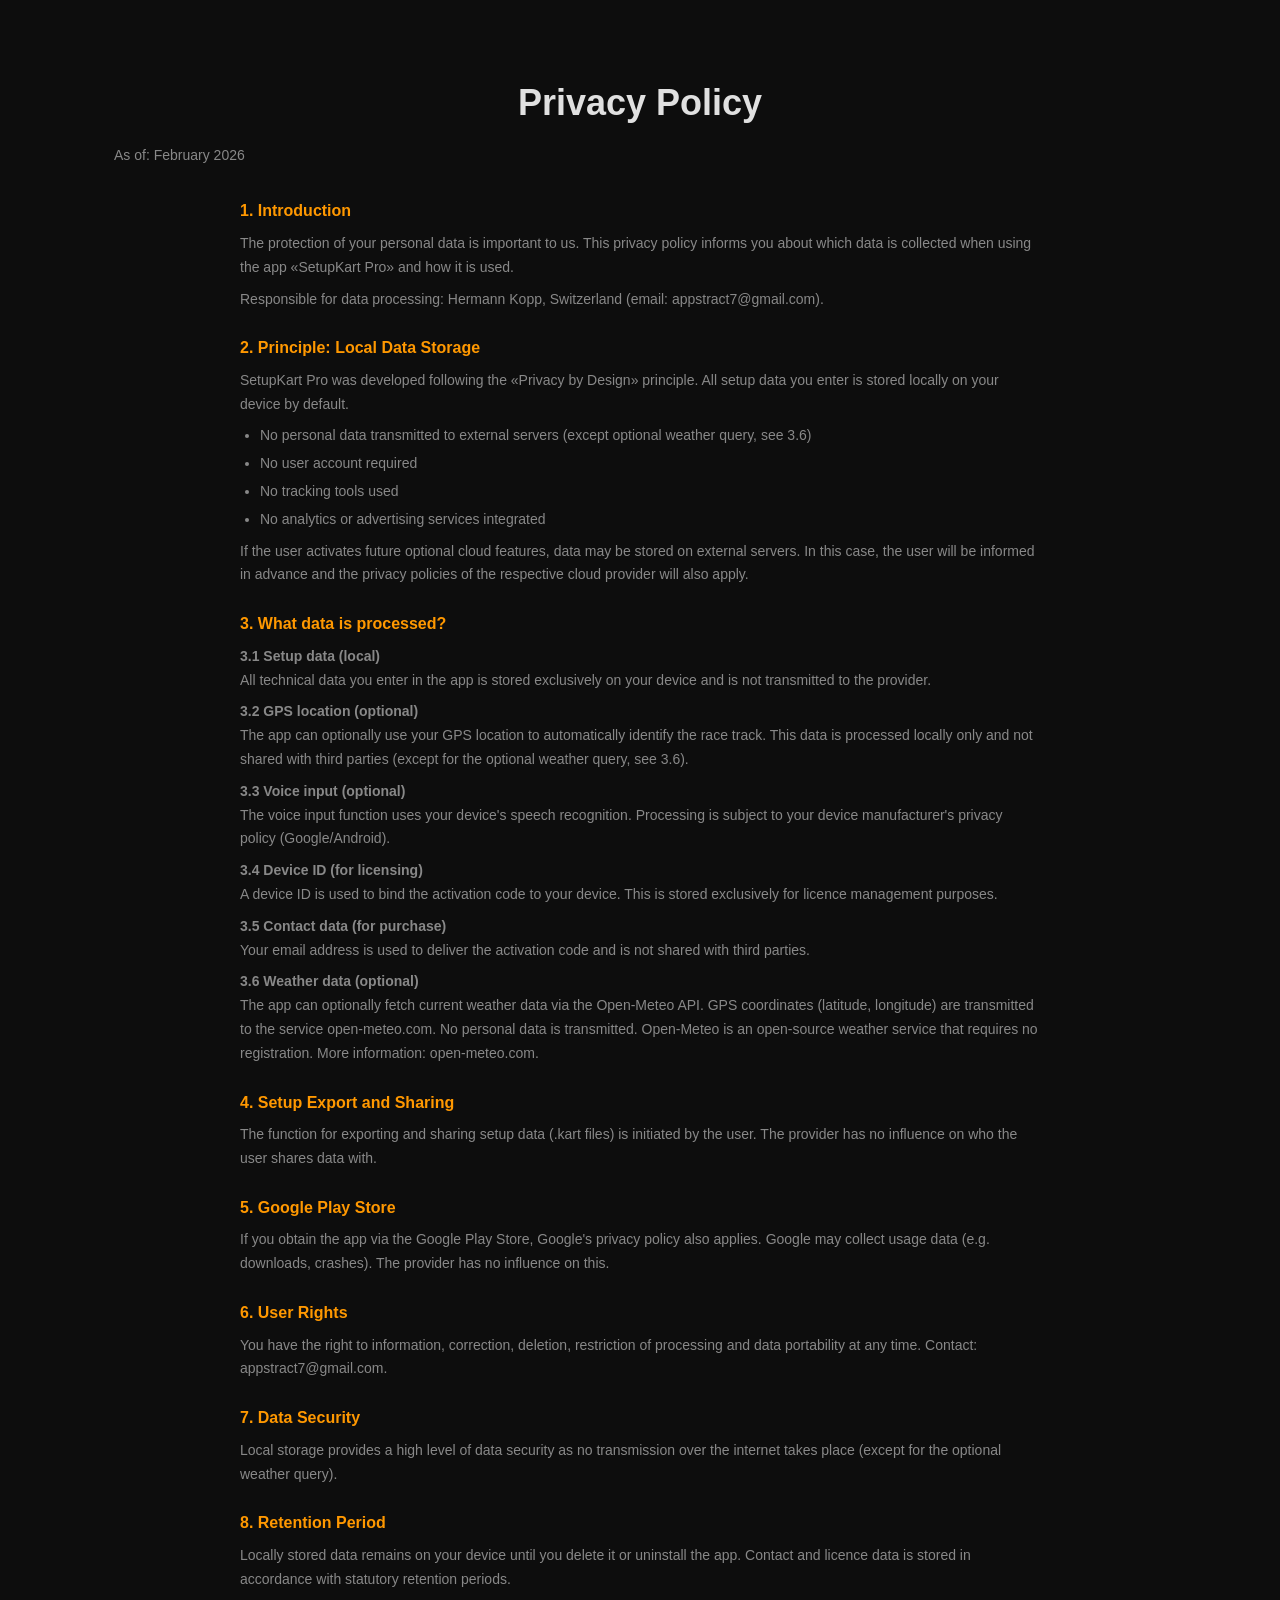
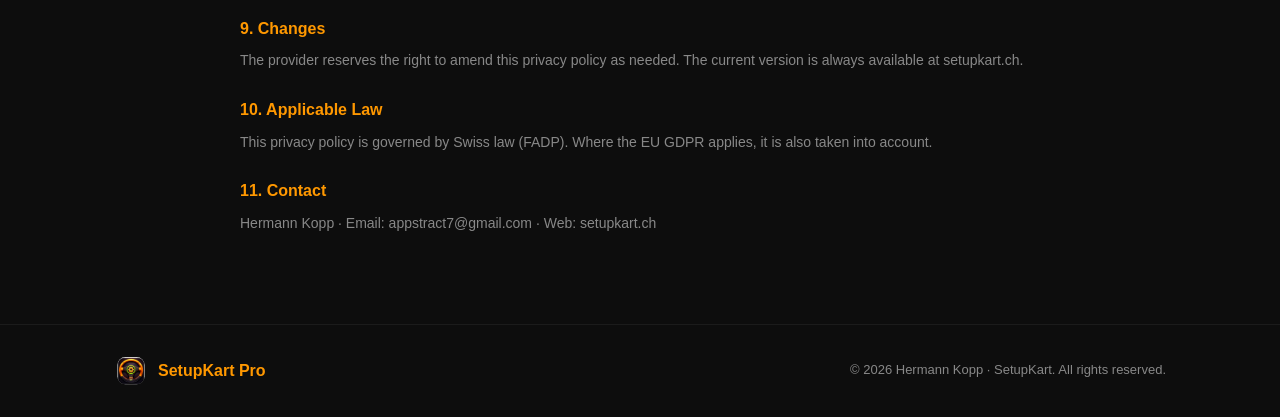
==== commit ff35baf8: "SEO: Google Search Console Verifizierungs-Tag hinzugefügt Co-Authored-By: Claude Sonnet 4.6 <noreply" ====
--- a/index.html
+++ b/index.html
@@ -4,6 +4,7 @@
     <meta charset="UTF-8">
     <meta name="viewport" content="width=device-width, initial-scale=1.0">
     <title>SetupKart Pro - Dein digitales Kart-Setup</title>
+    <meta name="google-site-verification" content="QMnxvwdwQF9185BdcjcixT-LjUzBhshWIW5i6Z3Lq0k" />
     <meta name="description" content="SetupKart Pro - Die professionelle App für Kart-Setup-Management. Reifen, Chassis, Motor, Vergaser - alles an einem Ort. Für Rotax, IAME, Vortex, TM und mehr.">
     <link rel="icon" type="image/png" href="app-icon.png">
     <script>
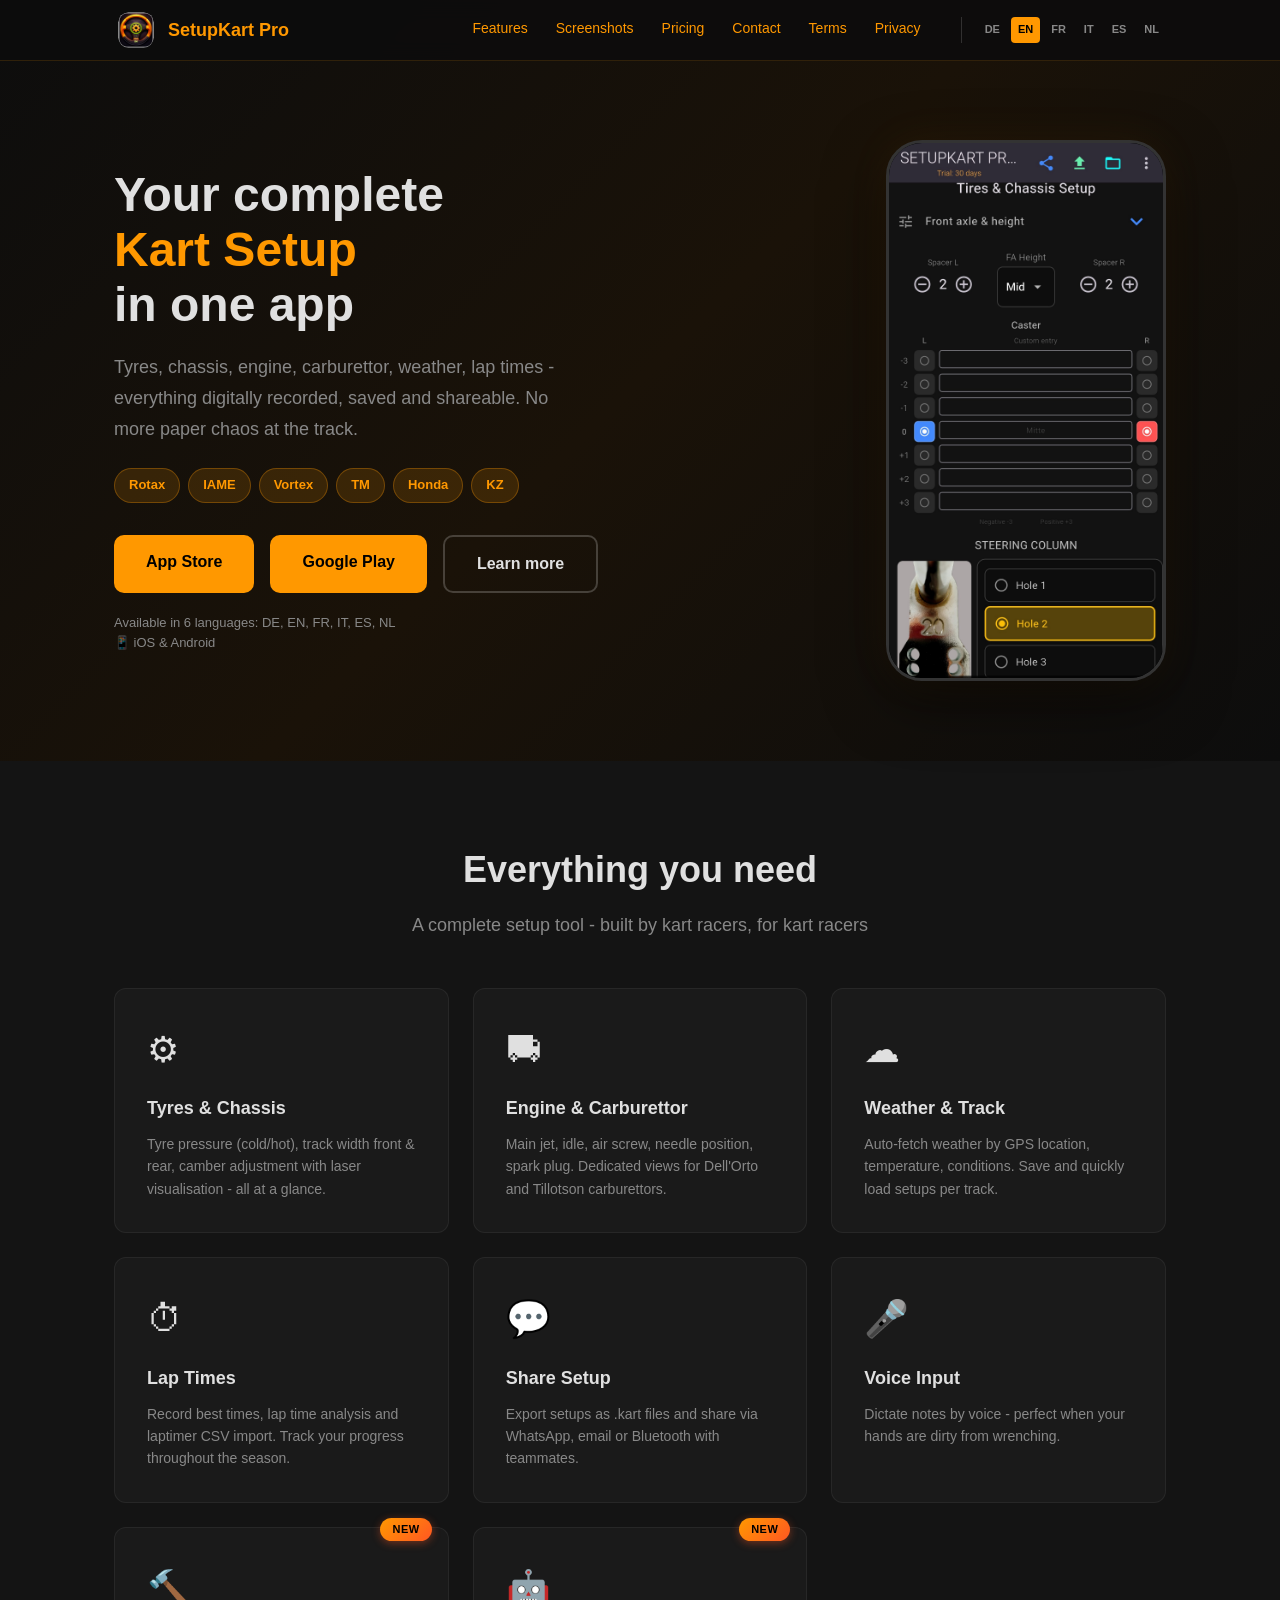
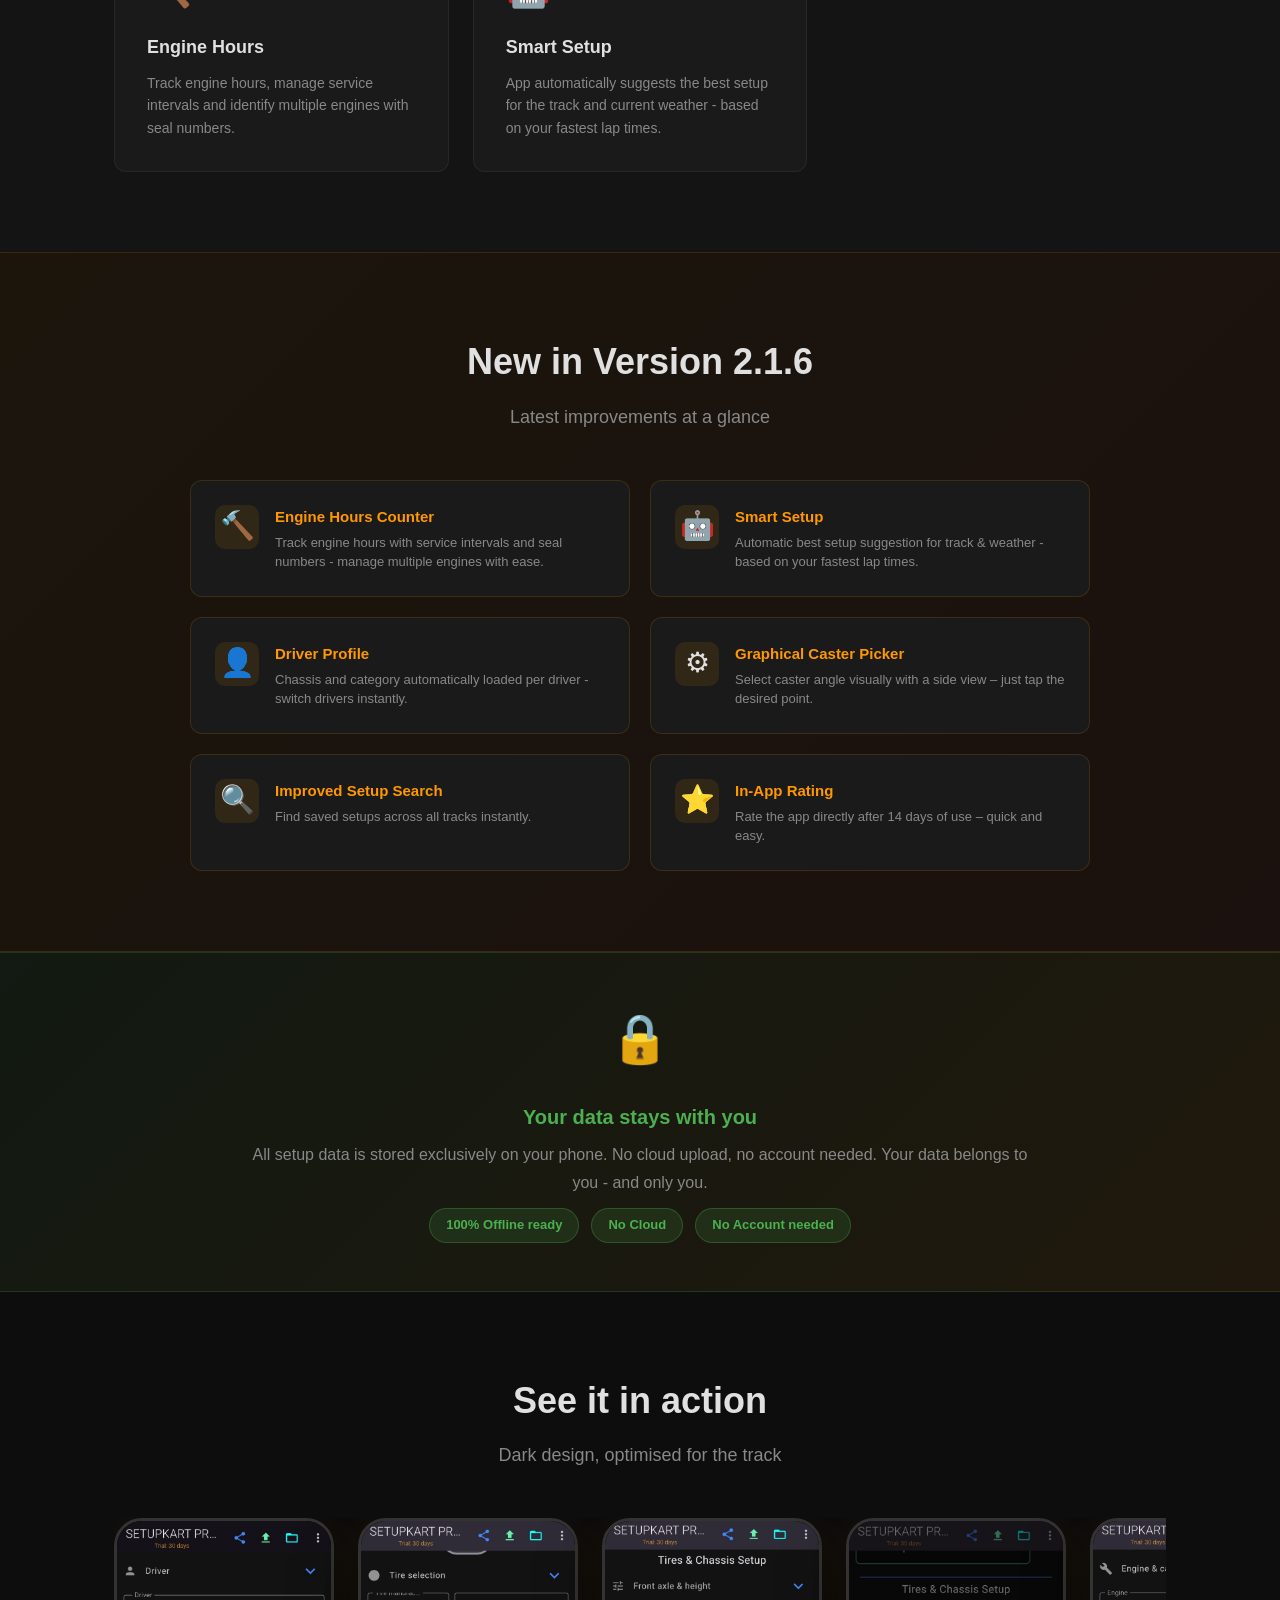
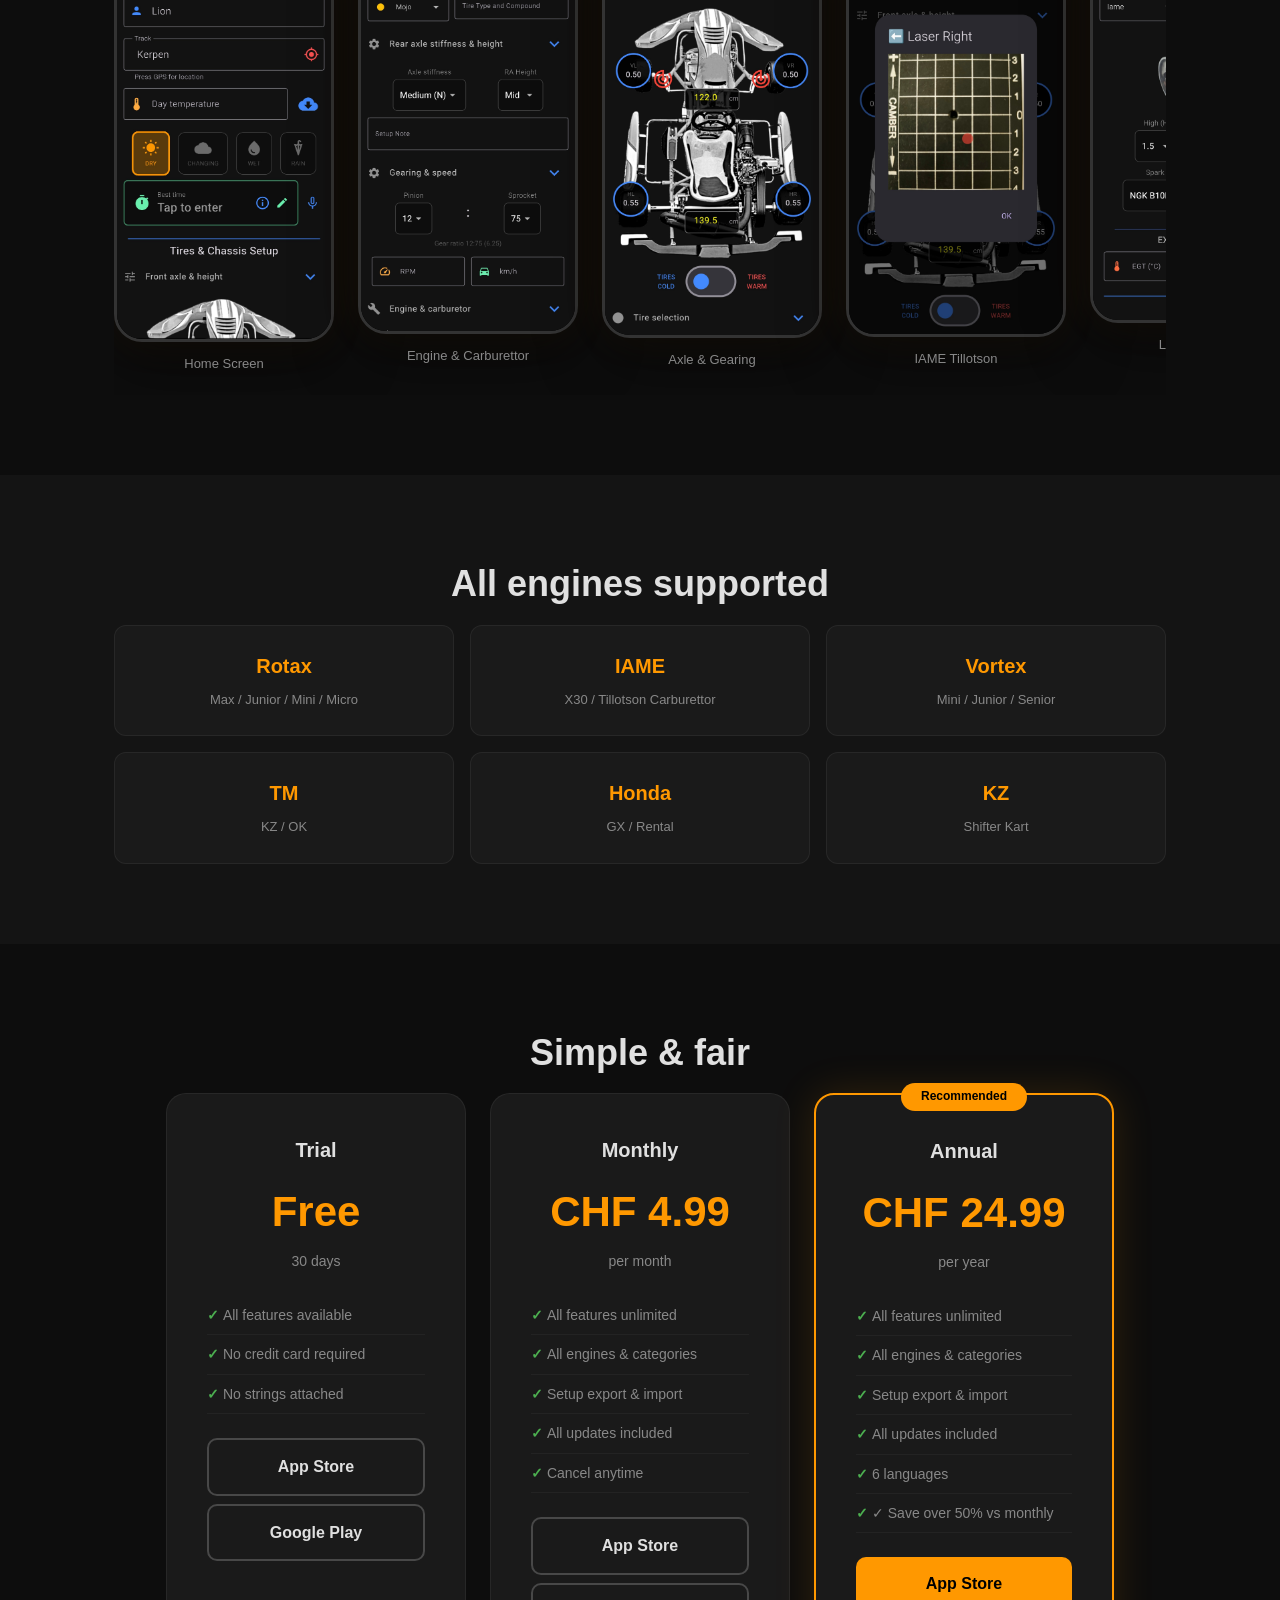
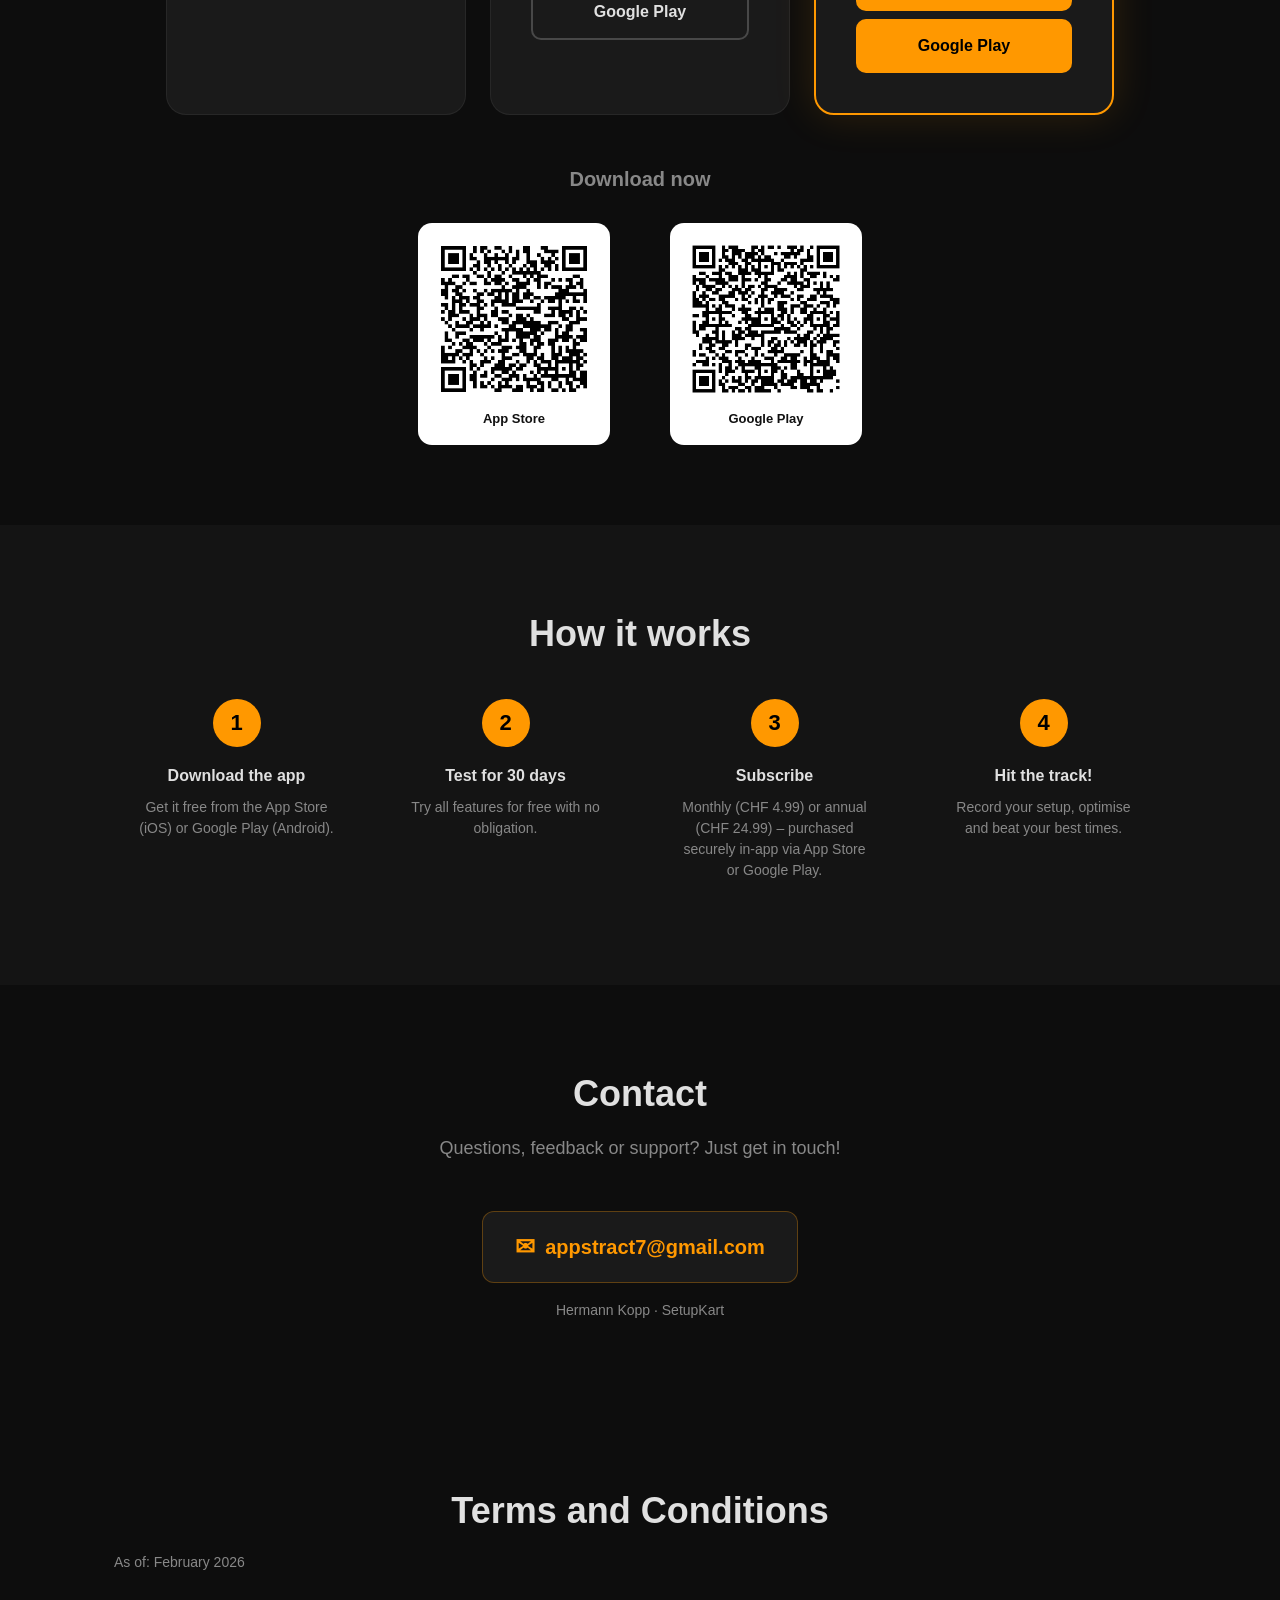
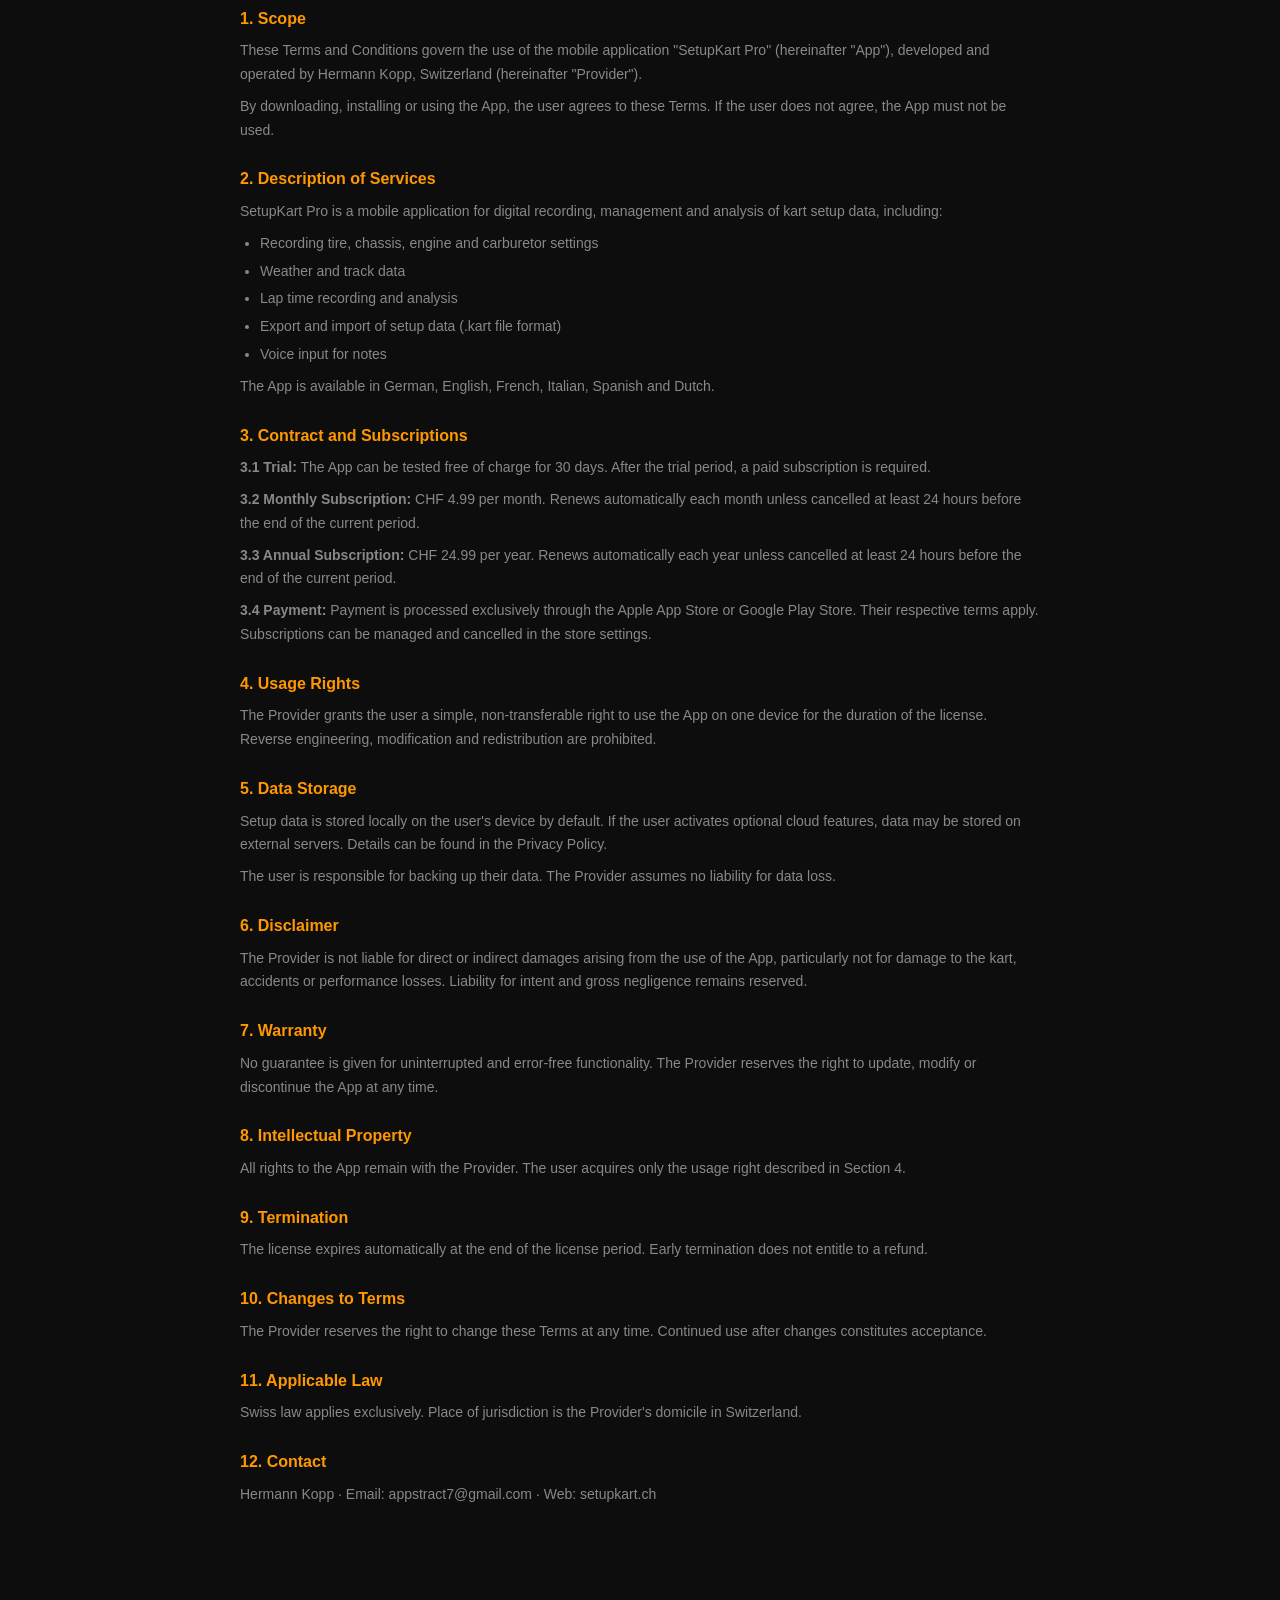
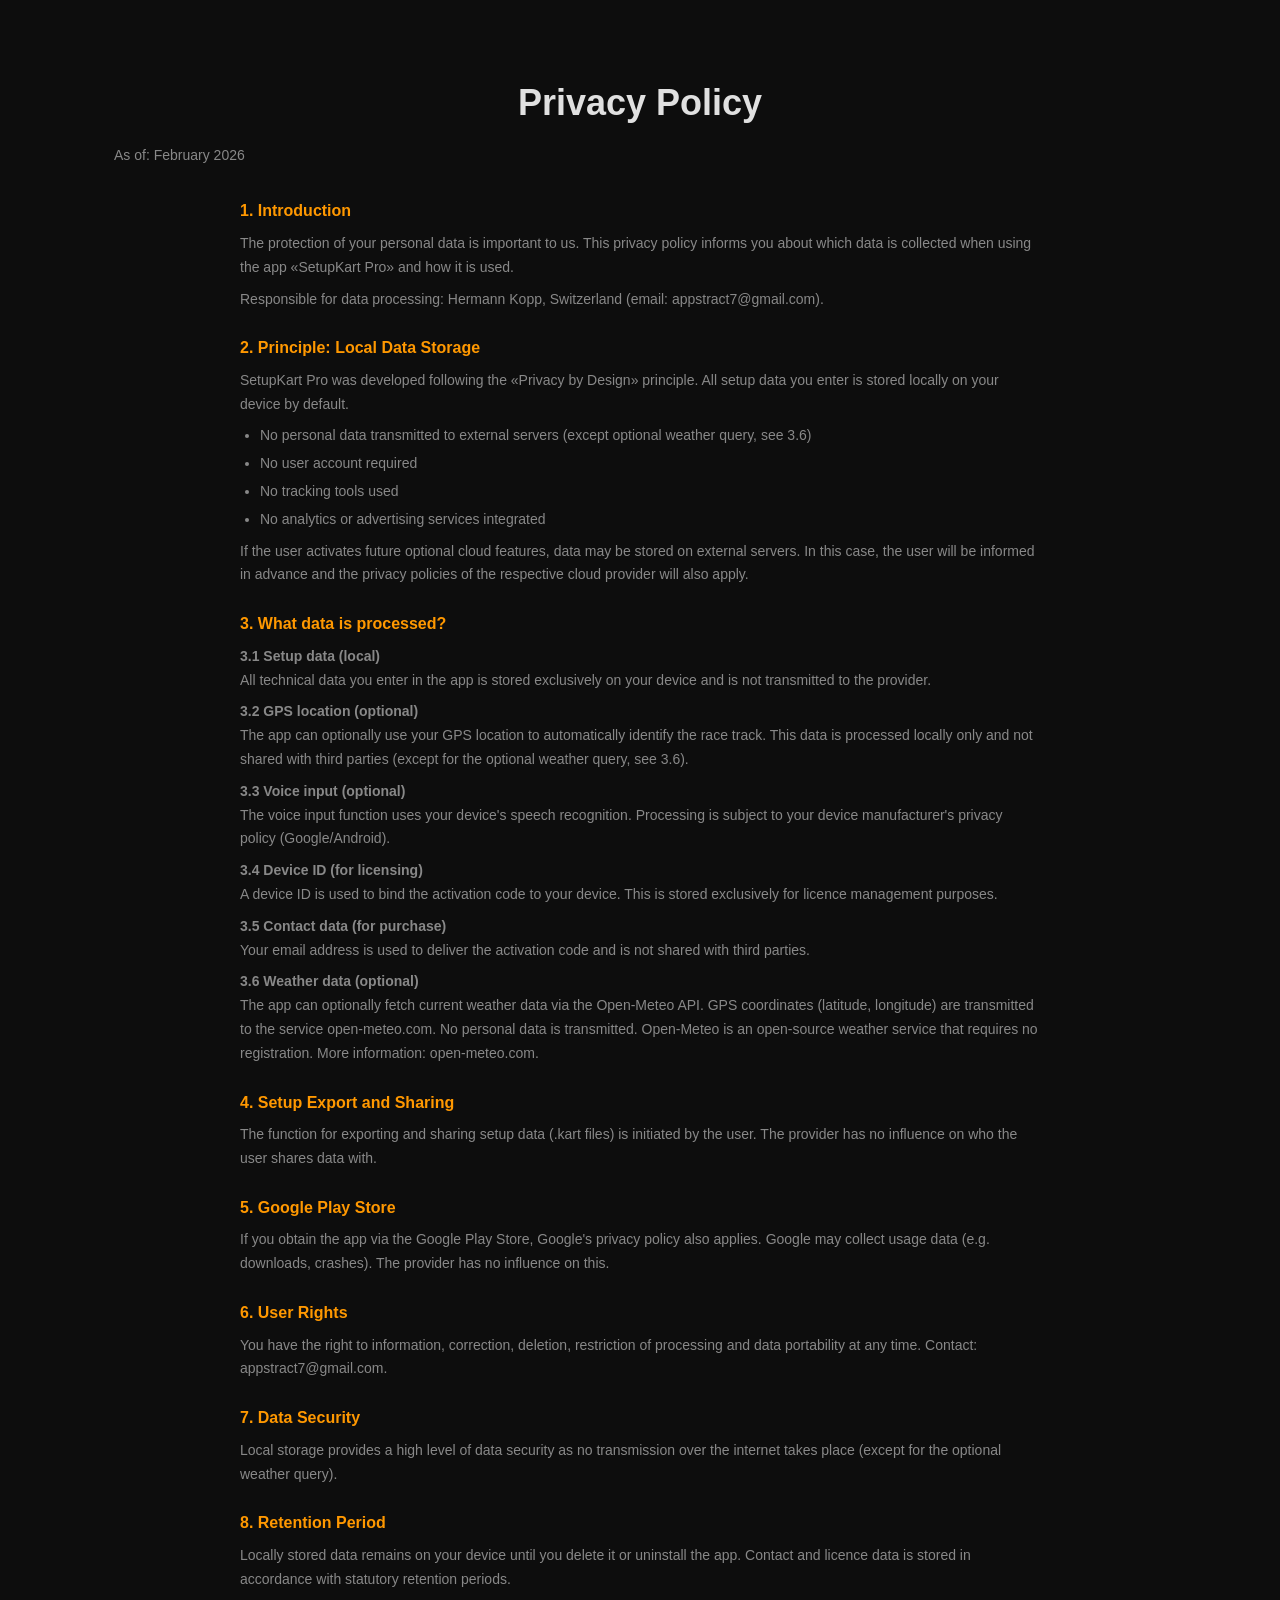
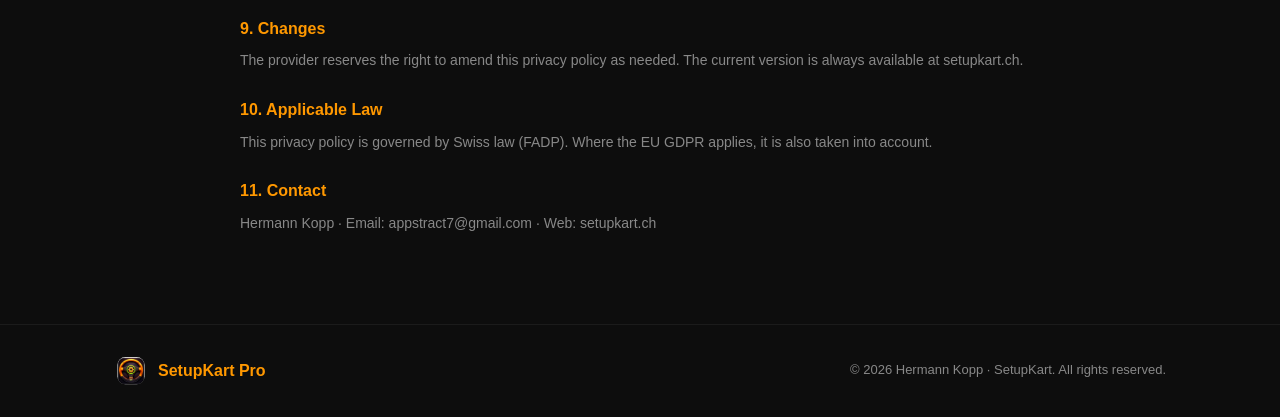
==== commit b2834d66: "v2.1.6: Update What's New section in all languages" ====
--- a/index.html
+++ b/index.html
@@ -147,7 +147,7 @@
 <!-- ═══════════════════════════════════════ -->
 <section class="whats-new">
     <div class="container">
-        <h2 class="section-title">Neu in Version 2.1</h2>
+        <h2 class="section-title">Neu in Version 2.1.6</h2>
         <p class="section-subtitle">Die neuesten Verbesserungen auf einen Blick</p>
 
         <div class="whats-new-grid">
@@ -173,24 +173,24 @@
                 </div>
             </div>
             <div class="whats-new-item">
-                <div class="whats-new-icon">&#128274;</div>
+                <div class="whats-new-icon">&#9881;</div>
                 <div>
-                    <h4>Verbesserter Testschutz</h4>
-                    <p>Die 30-t&auml;gige Testphase ist jetzt sicher im Keychain gespeichert - bleibt auch nach Neuinstallation erhalten.</p>
+                    <h4>Grafischer Caster-Picker</h4>
+                    <p>Vorlauf und Nachlauf visuell als Seitenansicht w&auml;hlen &ndash; einfach auf den gew&uuml;nschten Punkt tippen.</p>
                 </div>
             </div>
             <div class="whats-new-item">
-                <div class="whats-new-icon">&#128247;</div>
+                <div class="whats-new-icon">&#128269;</div>
                 <div>
-                    <h4>Screenshot-Schutz iOS</h4>
-                    <p>Inhalte werden beim App-Wechsel automatisch ausgeblendet - deine Setup-Daten bleiben privat.</p>
+                    <h4>Verbesserte Setup-Suche</h4>
+                    <p>Gespeicherte Setups strecken&uuml;bergreifend suchen und sofort finden.</p>
                 </div>
             </div>
             <div class="whats-new-item">
-                <div class="whats-new-icon">&#127782;</div>
+                <div class="whats-new-icon">&#11088;</div>
                 <div>
-                    <h4>Wetter automatisch abrufen</h4>
-                    <p>Aktuelle Wetterdaten per GPS-Standort automatisch laden - Open-Meteo API, kein Account n&ouml;tig.</p>
+                    <h4>In-App Bewertung</h4>
+                    <p>Nach 14 Tagen Nutzung die App direkt bewerten &ndash; schnell und einfach.</p>
                 </div>
             </div>
         </div>
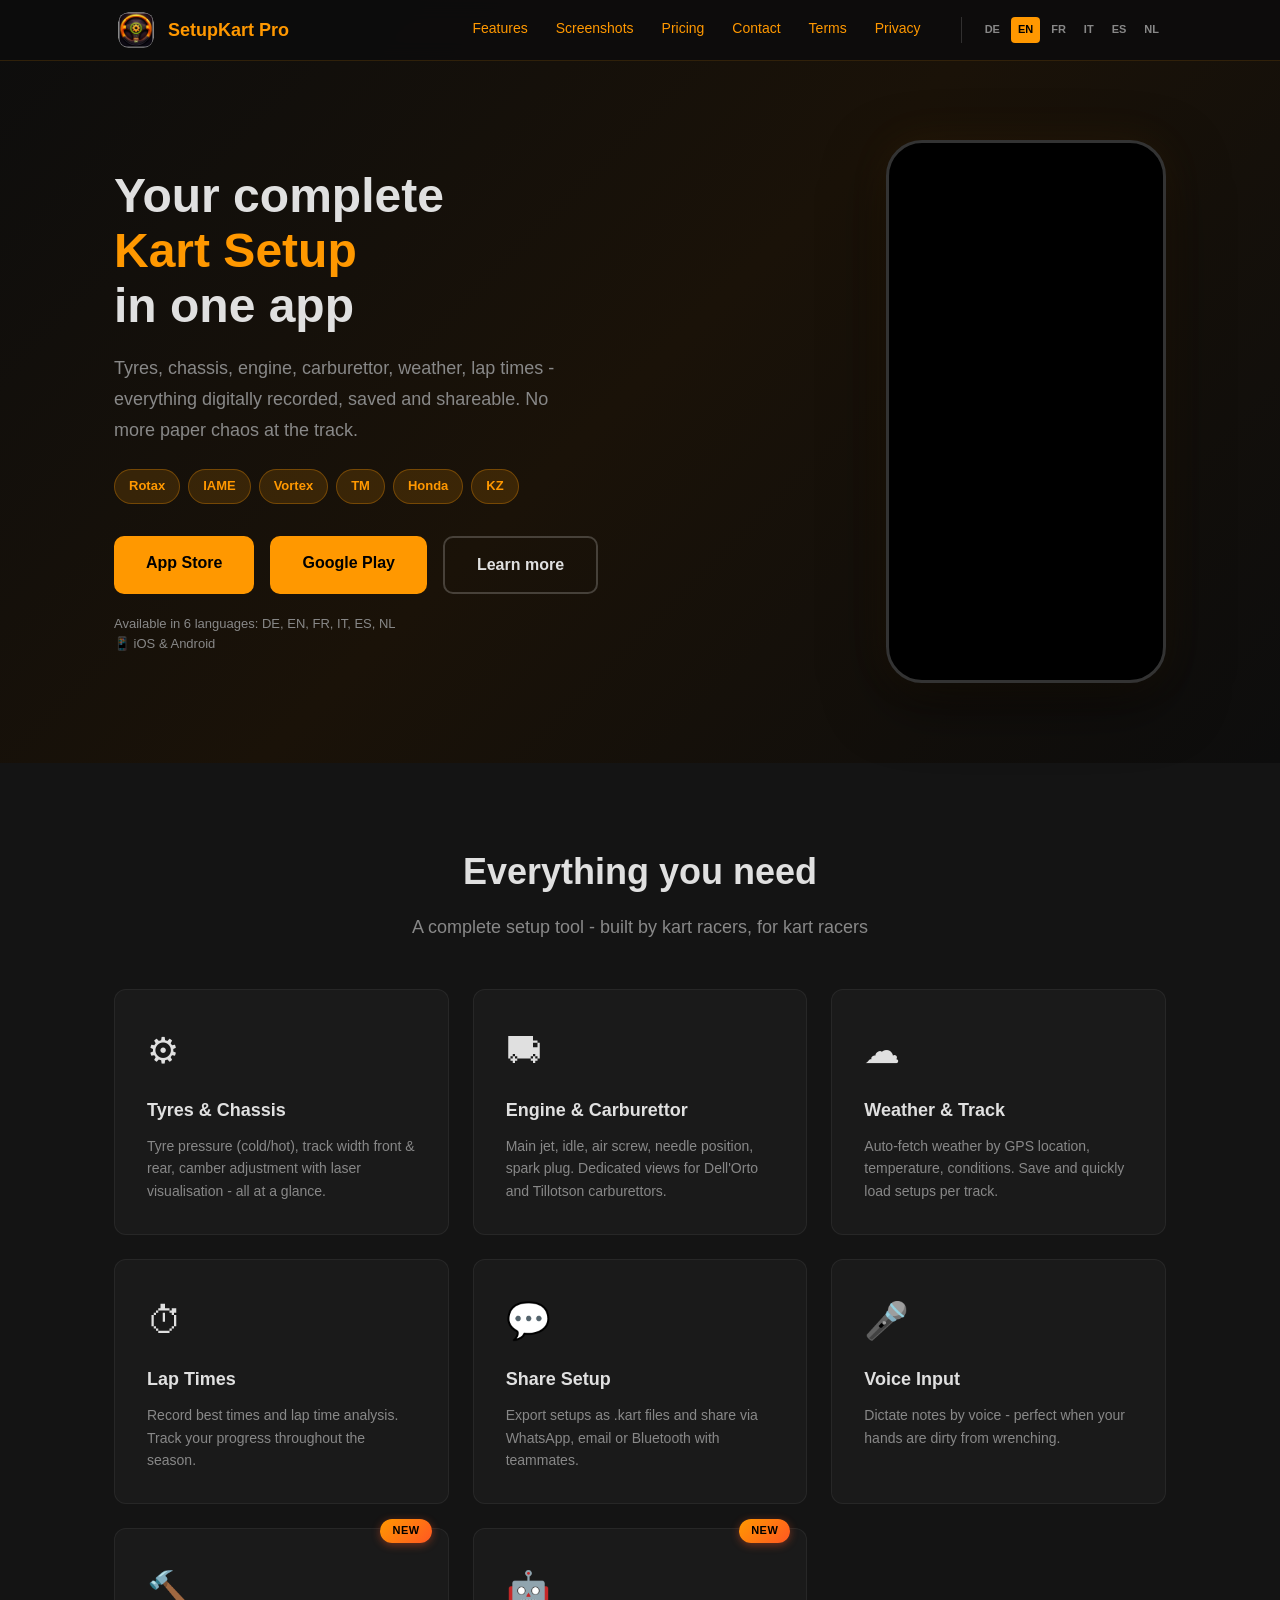
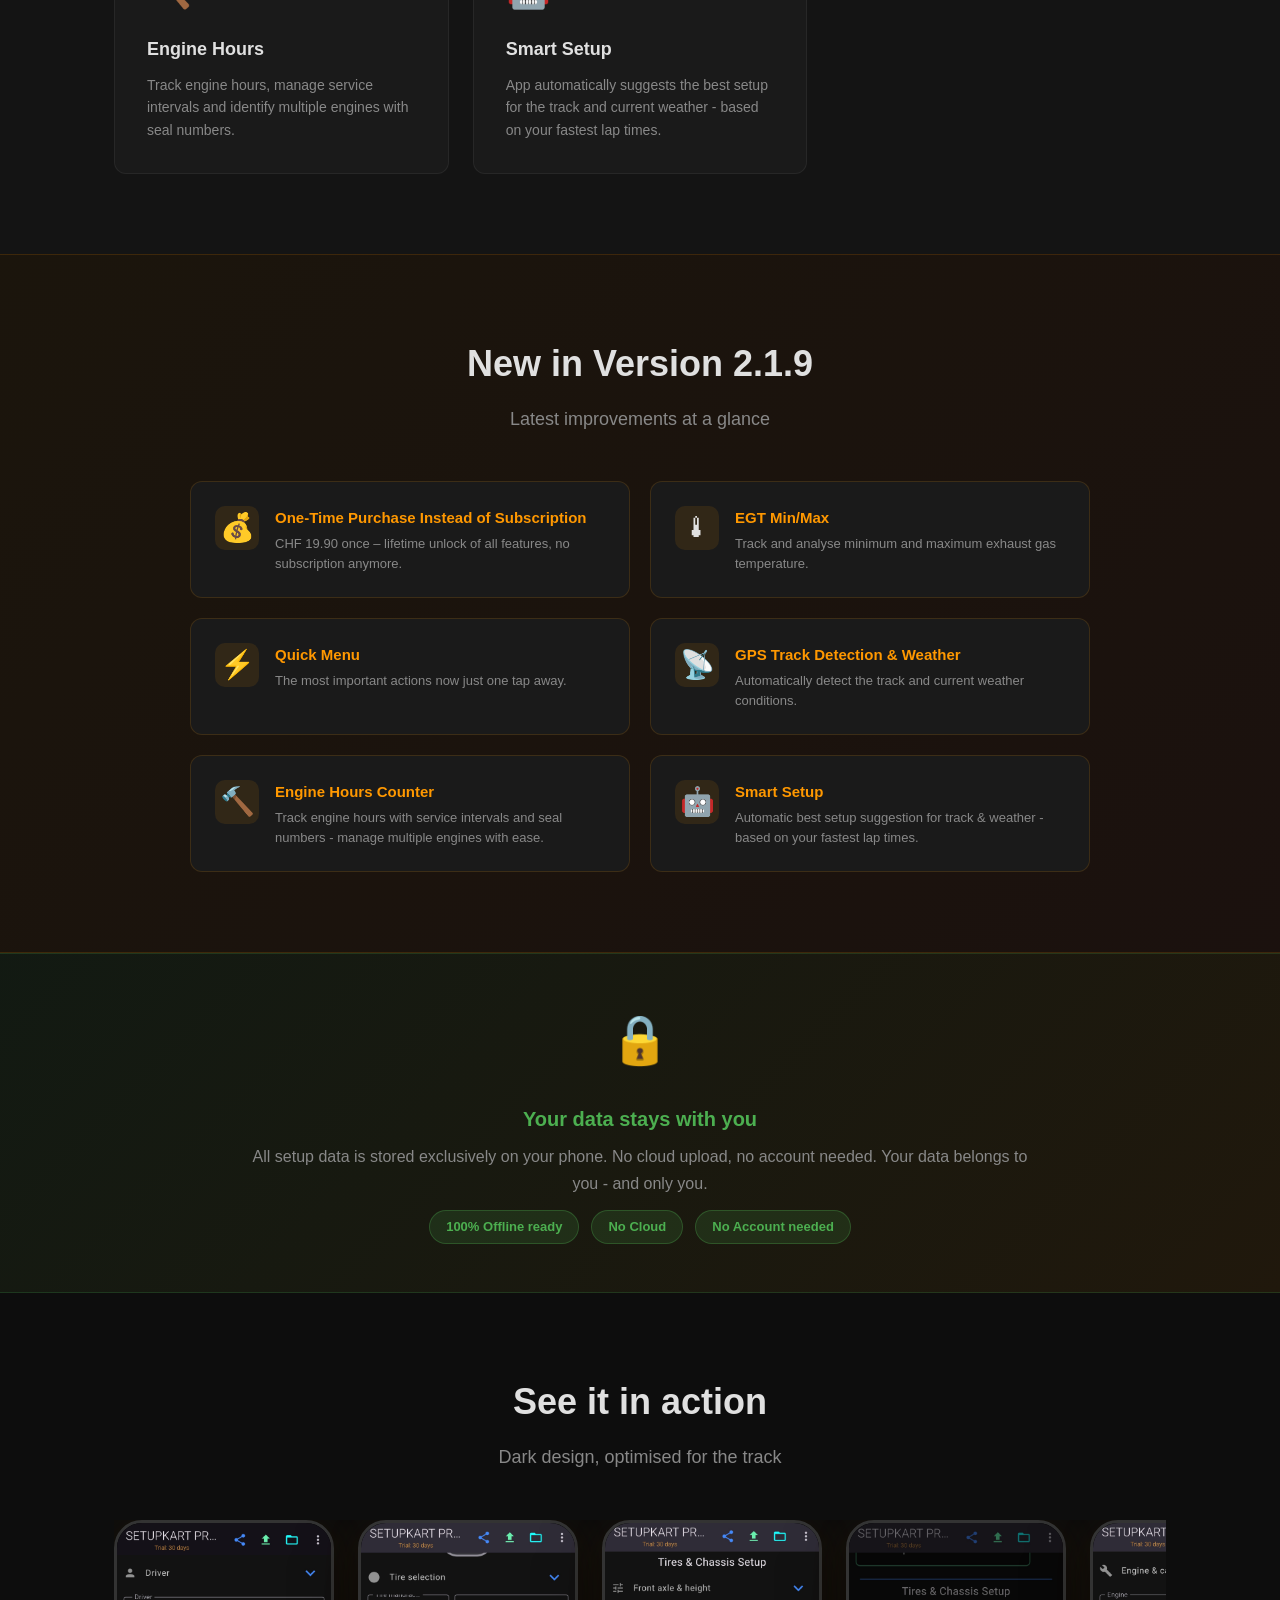
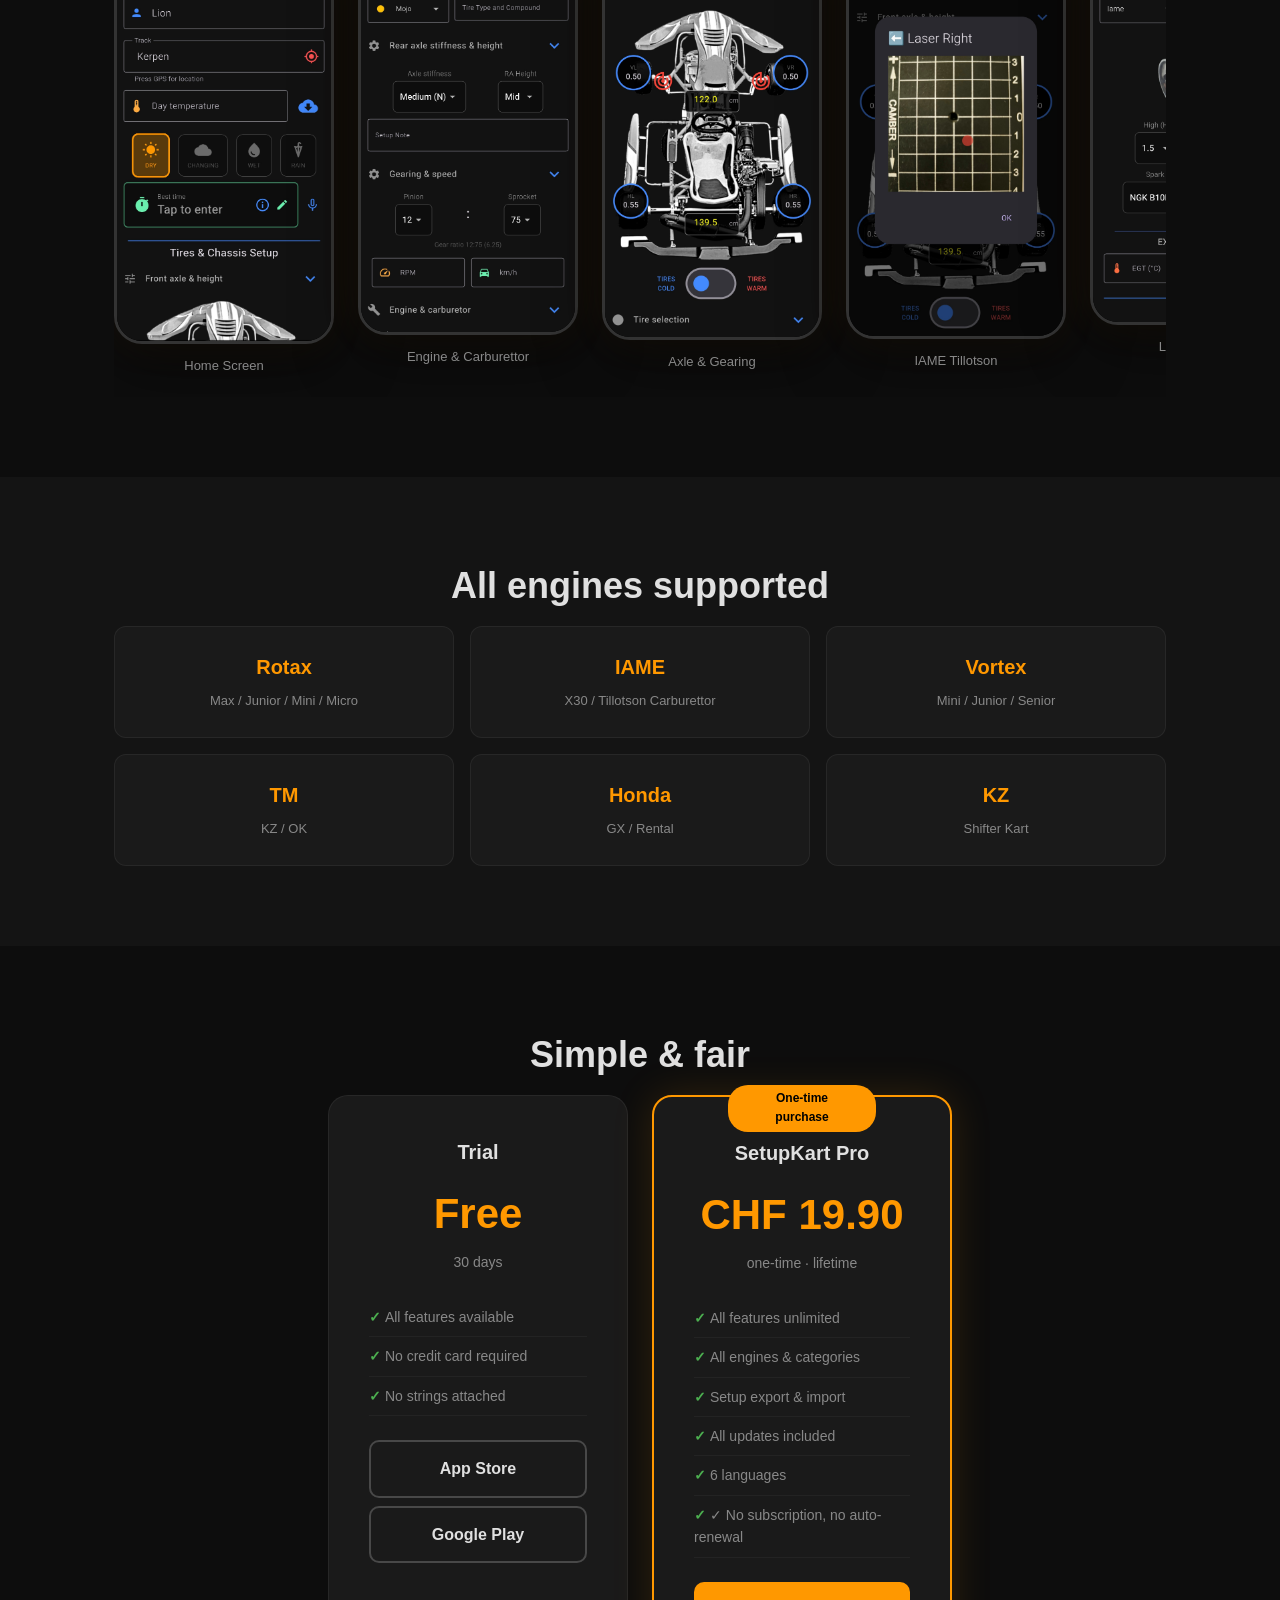
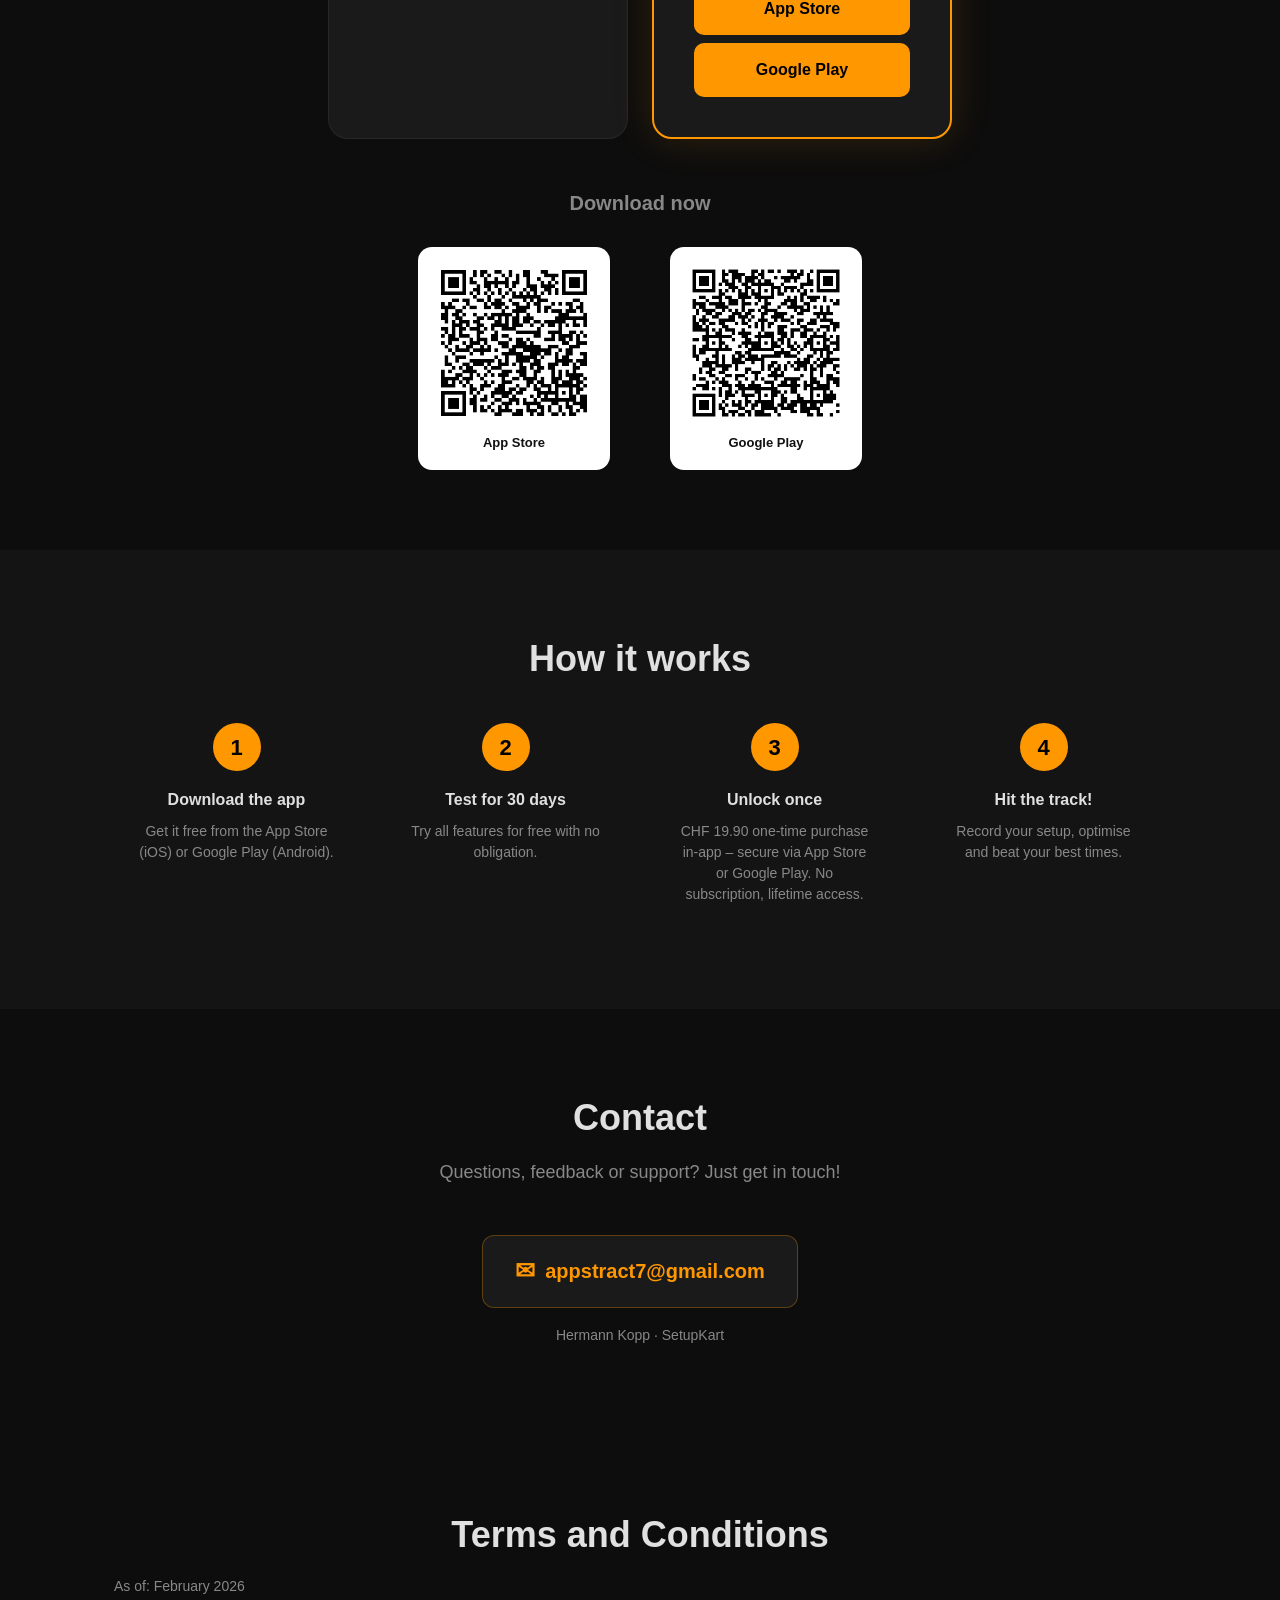
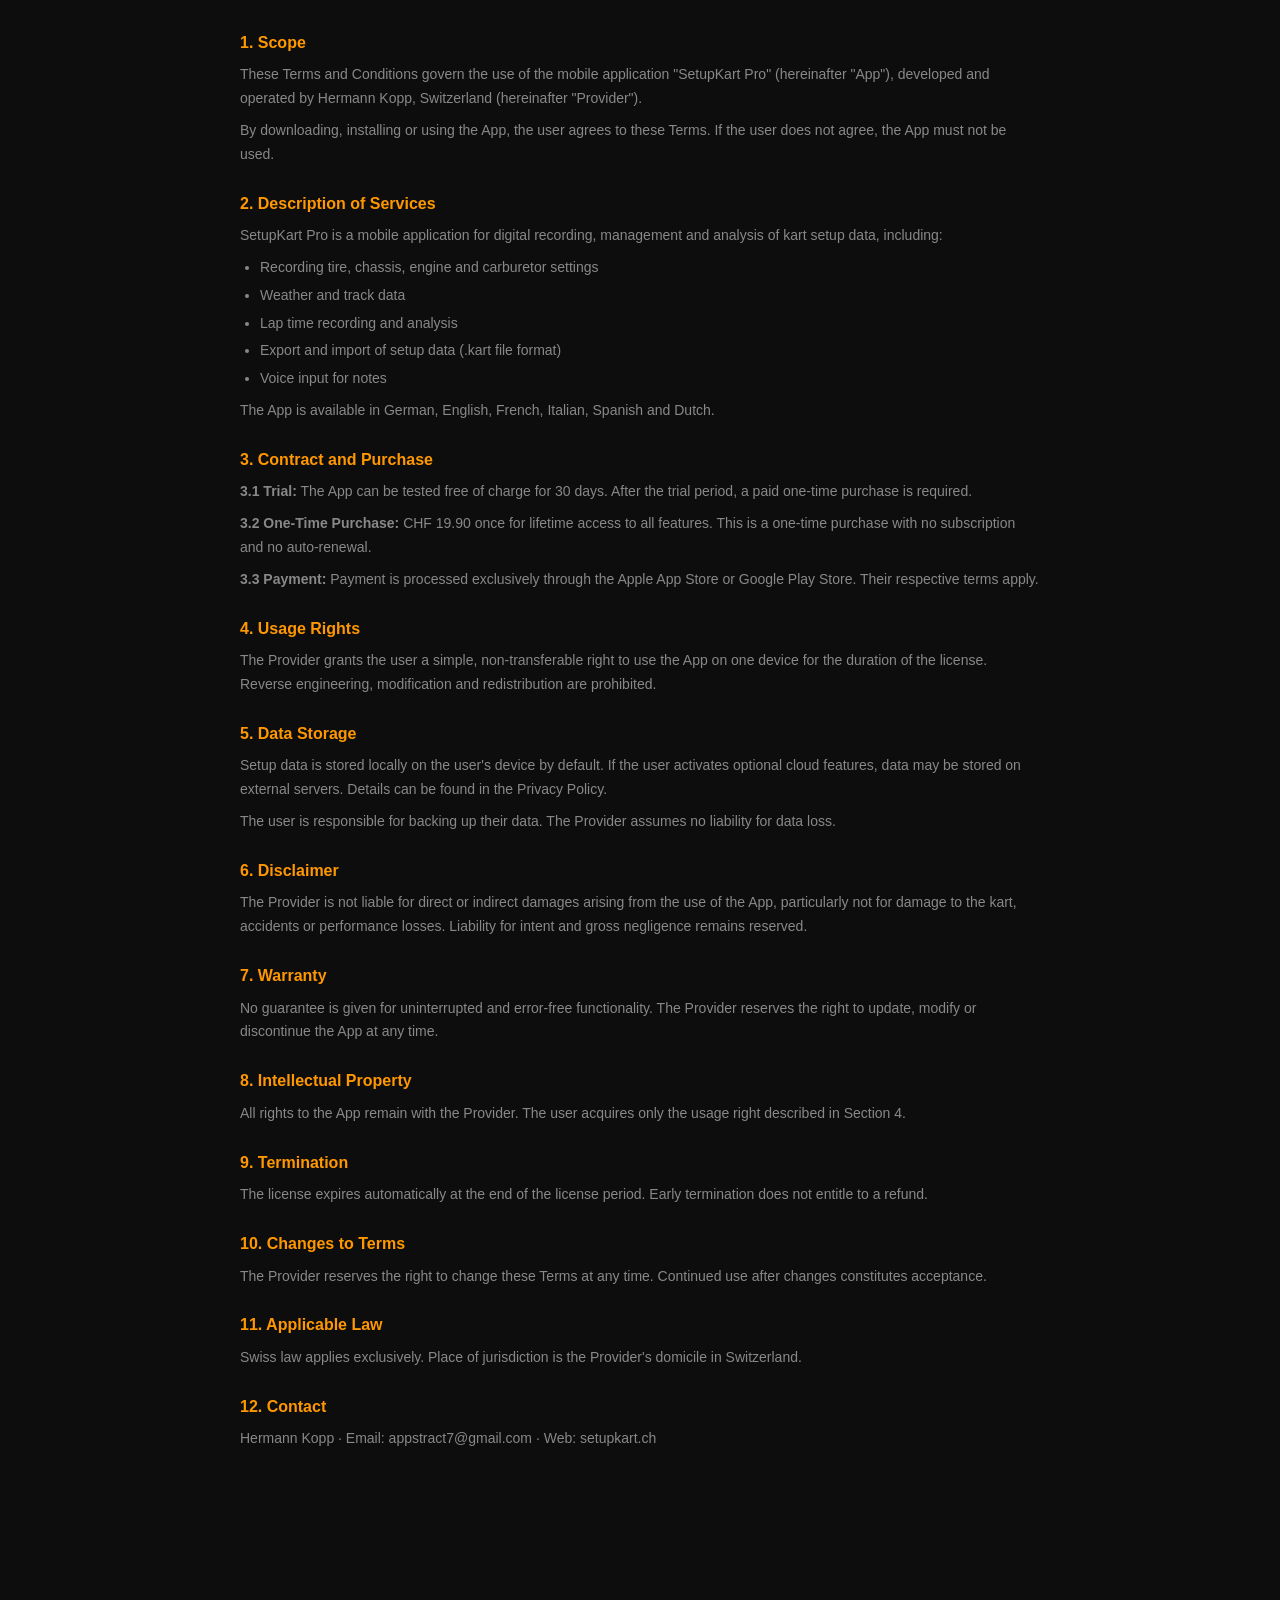
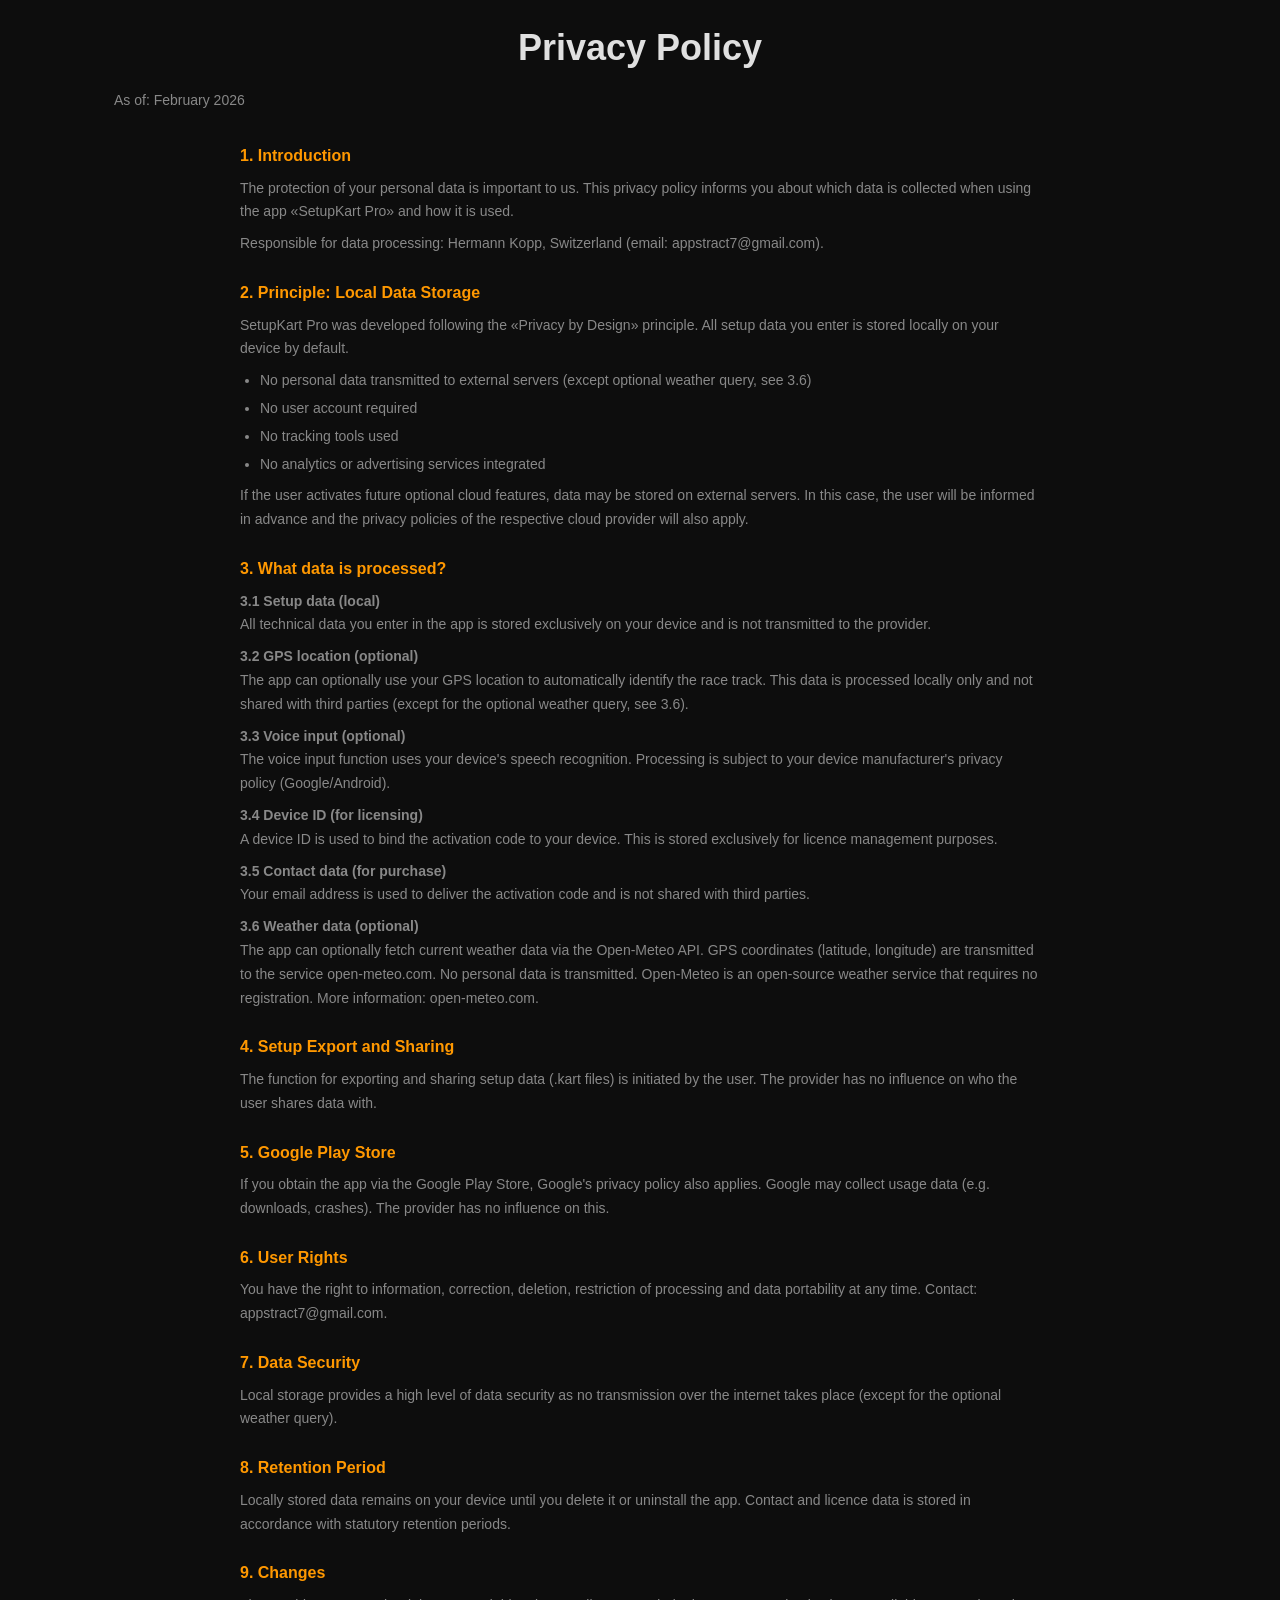
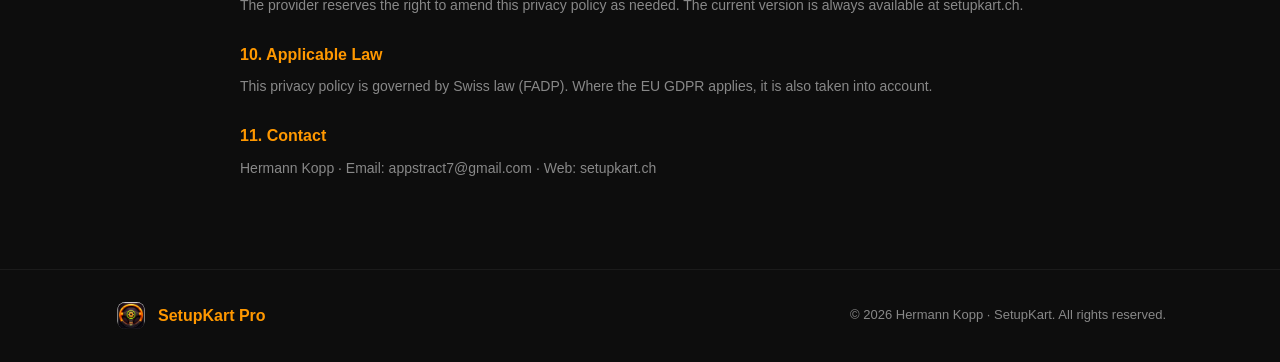
==== commit c83f5a43: "v2.1.9: Einmalkauf statt Abo, Hero-Slideshow, Whats-New aktualisiert (alle 6 Sprachen) Co-Authored-B" ====
--- a/index.html
+++ b/index.html
@@ -80,8 +80,11 @@
             <p class="hero-languages">&#128241; iOS &amp; Android</p>
         </div>
         <div class="hero-phone">
-            <div class="phone-frame">
-                <img src="screenshots/de/chassis.jpg" alt="SetupKart Pro Hauptseite">
+            <div class="phone-frame hero-slideshow">
+                <img class="hero-slide" style="animation-delay:0s" src="screenshots/de/hero.jpg" alt="SetupKart Pro – Übersicht">
+                <img class="hero-slide" style="animation-delay:4s" src="screenshots/de/chassis.jpg" alt="SetupKart Pro – Chassis-Daten eintragen">
+                <img class="hero-slide" style="animation-delay:8s" src="screenshots/de/motor.jpg" alt="SetupKart Pro – Motor-Daten eintragen">
+                <img class="hero-slide" style="animation-delay:12s" src="screenshots/de/notizen.jpg" alt="SetupKart Pro – Notizen">
             </div>
         </div>
     </div>
@@ -114,7 +117,7 @@
             <div class="feature-card">
                 <div class="feature-icon">&#9201;</div>
                 <h3>Rundenzeiten</h3>
-                <p>Bestzeiten erfassen, Rundenzeiten-Analyse und Laptimer CSV Import. Fortschritt über die Saison verfolgen.</p>
+                <p>Bestzeiten erfassen und Rundenzeiten-Analyse. Fortschritt über die Saison verfolgen.</p>
             </div>
             <div class="feature-card">
                 <div class="feature-icon">&#128172;</div>
@@ -147,10 +150,38 @@
 <!-- ═══════════════════════════════════════ -->
 <section class="whats-new">
     <div class="container">
-        <h2 class="section-title">Neu in Version 2.1.6</h2>
+        <h2 class="section-title">Neu in Version 2.1.9</h2>
         <p class="section-subtitle">Die neuesten Verbesserungen auf einen Blick</p>
 
         <div class="whats-new-grid">
+            <div class="whats-new-item">
+                <div class="whats-new-icon">&#128176;</div>
+                <div>
+                    <h4>Einmalkauf statt Abo</h4>
+                    <p>CHF 19.90 einmalig &ndash; lebenslange Freischaltung aller Funktionen, kein Abo mehr.</p>
+                </div>
+            </div>
+            <div class="whats-new-item">
+                <div class="whats-new-icon">&#127777;</div>
+                <div>
+                    <h4>EGT Min/Max</h4>
+                    <p>Minimal- und Maximalwerte der Abgastemperatur erfassen und auswerten.</p>
+                </div>
+            </div>
+            <div class="whats-new-item">
+                <div class="whats-new-icon">&#9889;</div>
+                <div>
+                    <h4>Schnellmen&uuml;</h4>
+                    <p>Die wichtigsten Aktionen jetzt mit einem Tipp erreichbar.</p>
+                </div>
+            </div>
+            <div class="whats-new-item">
+                <div class="whats-new-icon">&#128225;</div>
+                <div>
+                    <h4>GPS-Streckenerkennung &amp; Wetter</h4>
+                    <p>Strecke und aktuelle Wetterbedingungen automatisch erkennen lassen.</p>
+                </div>
+            </div>
             <div class="whats-new-item">
                 <div class="whats-new-icon">&#128296;</div>
                 <div>
@@ -163,34 +194,6 @@
                 <div>
                     <h4>Smart Setup</h4>
                     <p>Die App sucht automatisch das beste gespeicherte Setup f&uuml;r die eingegebene Strecke und das aktuelle Wetter - basierend auf deinen schnellsten Zeiten.</p>
-                </div>
-            </div>
-            <div class="whats-new-item">
-                <div class="whats-new-icon">&#128100;</div>
-                <div>
-                    <h4>Fahrerprofil automatisch laden</h4>
-                    <p>Chassis und Kategorie werden pro Fahrer gespeichert und beim n&auml;chsten Start automatisch geladen.</p>
-                </div>
-            </div>
-            <div class="whats-new-item">
-                <div class="whats-new-icon">&#9881;</div>
-                <div>
-                    <h4>Grafischer Caster-Picker</h4>
-                    <p>Vorlauf und Nachlauf visuell als Seitenansicht w&auml;hlen &ndash; einfach auf den gew&uuml;nschten Punkt tippen.</p>
-                </div>
-            </div>
-            <div class="whats-new-item">
-                <div class="whats-new-icon">&#128269;</div>
-                <div>
-                    <h4>Verbesserte Setup-Suche</h4>
-                    <p>Gespeicherte Setups strecken&uuml;bergreifend suchen und sofort finden.</p>
-                </div>
-            </div>
-            <div class="whats-new-item">
-                <div class="whats-new-icon">&#11088;</div>
-                <div>
-                    <h4>In-App Bewertung</h4>
-                    <p>Nach 14 Tagen Nutzung die App direkt bewerten &ndash; schnell und einfach.</p>
                 </div>
             </div>
         </div>
@@ -327,32 +330,18 @@
                 <a href="https://apps.apple.com/app/setupkart-pro/id6761076873" class="btn btn-outline" target="_blank">App Store</a>
                 <a href="https://play.google.com/store/apps/details?id=com.kartsetup.pro" class="btn btn-outline" target="_blank" style="margin-top:8px;">Google Play</a>
             </div>
-            <div class="price-card">
-                <h3>Monatsabo</h3>
-                <div class="price">CHF 4.99</div>
-                <p class="price-period">pro Monat</p>
-                <ul>
-                    <li>Alle Features unbegrenzt</li>
-                    <li>Alle Motoren &amp; Kategorien</li>
-                    <li>Setup-Export &amp; Import</li>
-                    <li>Alle Updates inklusive</li>
-                    <li>Jederzeit k&uuml;ndbar</li>
-                </ul>
-                <a href="https://apps.apple.com/app/setupkart-pro/id6761076873" class="btn btn-outline" target="_blank">App Store</a>
-                <a href="https://play.google.com/store/apps/details?id=com.kartsetup.pro" class="btn btn-outline" target="_blank" style="margin-top:8px;">Google Play</a>
-            </div>
             <div class="price-card featured">
-                <div class="price-badge">Empfohlen</div>
-                <h3>Jahresabo</h3>
-                <div class="price">CHF 24.99</div>
-                <p class="price-period">pro Jahr</p>
+                <div class="price-badge">Einmalkauf</div>
+                <h3>SetupKart Pro</h3>
+                <div class="price">CHF 19.90</div>
+                <p class="price-period">einmalig &middot; lebenslang</p>
                 <ul>
                     <li>Alle Features unbegrenzt</li>
                     <li>Alle Motoren &amp; Kategorien</li>
                     <li>Setup-Export &amp; Import</li>
                     <li>Alle Updates inklusive</li>
                     <li>6 Sprachen</li>
-                    <li>&#10003; Spare &uuml;ber 50% vs. Monatsabo</li>
+                    <li>&#10003; Kein Abo, keine automatische Verl&auml;ngerung</li>
                 </ul>
                 <a href="https://apps.apple.com/app/setupkart-pro/id6761076873" class="btn btn-primary" target="_blank">App Store</a>
                 <a href="https://play.google.com/store/apps/details?id=com.kartsetup.pro" class="btn btn-primary" target="_blank" style="margin-top:8px;">Google Play</a>
@@ -392,8 +381,8 @@
             </div>
             <div class="step">
                 <div class="step-number">3</div>
-                <h3>Abo abschliessen</h3>
-                <p>Monatsabo (CHF 4.99) oder Jahresabo (CHF 24.99) direkt in der App kaufen – sicher über App Store oder Google Play.</p>
+                <h3>Einmalig freischalten</h3>
+                <p>CHF 19.90 einmalig in der App kaufen – sicher über App Store oder Google Play. Kein Abo, lebenslang gültig.</p>
             </div>
             <div class="step">
                 <div class="step-number">4</div>
@@ -446,11 +435,10 @@
             </ul>
             <p>Die App wird in den Sprachen Deutsch, Englisch, Französisch, Italienisch, Spanisch und Niederländisch angeboten.</p>
 
-            <h3>3. Vertragsschluss und Abonnements</h3>
-            <p><strong>3.1 Testphase:</strong> Die App kann während 30 Tagen kostenlos und unverbindlich getestet werden. Nach Ablauf der Testphase ist ein kostenpflichtiges Abonnement erforderlich.</p>
-            <p><strong>3.2 Monatsabonnement:</strong> CHF 4.99 pro Monat. Das Abonnement verlängert sich automatisch monatlich, bis es mindestens 24 Stunden vor Ende des laufenden Zeitraums gekündigt wird.</p>
-            <p><strong>3.3 Jahresabonnement:</strong> CHF 24.99 pro Jahr. Das Abonnement verlängert sich automatisch jährlich, bis es mindestens 24 Stunden vor Ende des laufenden Zeitraums gekündigt wird.</p>
-            <p><strong>3.4 Zahlungsbedingungen:</strong> Die Zahlung erfolgt ausschliesslich über den Apple App Store oder Google Play Store. Die Zahlungsbedingungen von Apple bzw. Google gelten. Abonnements können jederzeit in den Einstellungen des jeweiligen Stores gekündigt werden.</p>
+            <h3>3. Vertragsschluss und Kauf</h3>
+            <p><strong>3.1 Testphase:</strong> Die App kann während 30 Tagen kostenlos und unverbindlich getestet werden. Nach Ablauf der Testphase ist ein kostenpflichtiger Einmalkauf erforderlich.</p>
+            <p><strong>3.2 Einmalkauf:</strong> CHF 19.90 einmalig für die lebenslange Freischaltung aller Funktionen. Es handelt sich um einen Einmalkauf ohne Abonnement und ohne automatische Verlängerung.</p>
+            <p><strong>3.3 Zahlungsbedingungen:</strong> Die Zahlung erfolgt ausschliesslich über den Apple App Store oder Google Play Store. Die Zahlungsbedingungen von Apple bzw. Google gelten.</p>
 
             <h3>4. Nutzungsrechte</h3>
             <p>Der Anbieter gewährt dem Nutzer ein einfaches, nicht übertragbares Recht zur Nutzung der App auf einem Gerät für die Dauer der erworbenen Lizenz. Reverse Engineering, Modifikation und Weitergabe sind untersagt.</p>
@@ -509,7 +497,7 @@
             <p><strong>3.1 Setup-Daten (lokal)</strong><br>Alle technischen Daten, die Sie in der App erfassen, werden ausschliesslich lokal auf Ihrem Ger&auml;t gespeichert und nicht an den Anbieter &uuml;bermittelt.</p>
             <p><strong>3.2 GPS-Standort (optional)</strong><br>Die App kann optional Ihren GPS-Standort verwenden, um die Rennstrecke automatisch zu erkennen. Diese Daten werden ausschliesslich lokal verarbeitet und nicht an Dritte &uuml;bermittelt (ausgenommen die optionale Wetter-Abfrage, siehe 3.6).</p>
             <p><strong>3.3 Spracheingabe (optional)</strong><br>Die Spracheingabefunktion nutzt die Spracherkennung Ihres Ger&auml;ts. Die Verarbeitung erfolgt gem&auml;ss den Datenschutzbestimmungen Ihres Ger&auml;teherstellers (Google/Android).</p>
-            <p><strong>3.4 In-App-K&auml;ufe &amp; Abonnements</strong><br>Abonnements werden ausschliesslich &uuml;ber den Apple App Store oder Google Play Store abgewickelt. Der Anbieter hat keinen Zugriff auf Ihre Zahlungsdaten. Es gelten die Datenschutzbestimmungen von Apple bzw. Google.</p>
+            <p><strong>3.4 In-App-K&auml;ufe</strong><br>Der Einmalkauf (CHF 19.90, lebenslange Freischaltung, kein Abo) wird ausschliesslich &uuml;ber den Apple App Store oder Google Play Store abgewickelt. Der Anbieter hat keinen Zugriff auf Ihre Zahlungsdaten. Es gelten die Datenschutzbestimmungen von Apple bzw. Google.</p>
             <p><strong>3.6 Wetterdaten (optional)</strong><br>Die App kann auf Wunsch des Nutzers aktuelle Wetterdaten &uuml;ber die Open-Meteo API abrufen. Dabei werden die GPS-Koordinaten (Breitengrad, L&auml;ngengrad) an den Dienst open-meteo.com &uuml;bermittelt. Es werden keine pers&ouml;nlichen Daten &uuml;bertragen. Open-Meteo ist ein Open-Source-Wetterdienst, der keine Registrierung erfordert. Weitere Informationen: open-meteo.com.</p>
 
             <h3>4. Setup-Export und -Teilen</h3>
--- a/style.css
+++ b/style.css
@@ -302,6 +302,44 @@
     border-radius: 28px;
 }
 
+/* --- Hero Slideshow (phone frame stays fixed, screens crossfade/pan) --- */
+.hero-slideshow {
+    position: relative;
+    aspect-ratio: 1280 / 2482;
+}
+
+.hero-slideshow img.hero-slide {
+    position: absolute;
+    inset: 0;
+    display: block;
+    width: 100%;
+    height: 100%;
+    object-fit: cover;
+    object-position: top center;
+    opacity: 0;
+    animation: heroSlideCycle 16s infinite;
+    animation-fill-mode: backwards;
+}
+
+@keyframes heroSlideCycle {
+    0%   { opacity: 0; transform: scale(1.05) translateY(0%); }
+    2%   { opacity: 1; }
+    22%  { opacity: 1; transform: scale(1.05) translateY(-6%); }
+    27%  { opacity: 0; transform: scale(1.05) translateY(-6%); }
+    100% { opacity: 0; }
+}
+
+@media (prefers-reduced-motion: reduce) {
+    .hero-slideshow img.hero-slide {
+        animation: none;
+        opacity: 0;
+        transform: none;
+    }
+    .hero-slideshow img.hero-slide:first-child {
+        opacity: 1;
+    }
+}
+
 /* --- Sections --- */
 .section-title {
     text-align: center;
